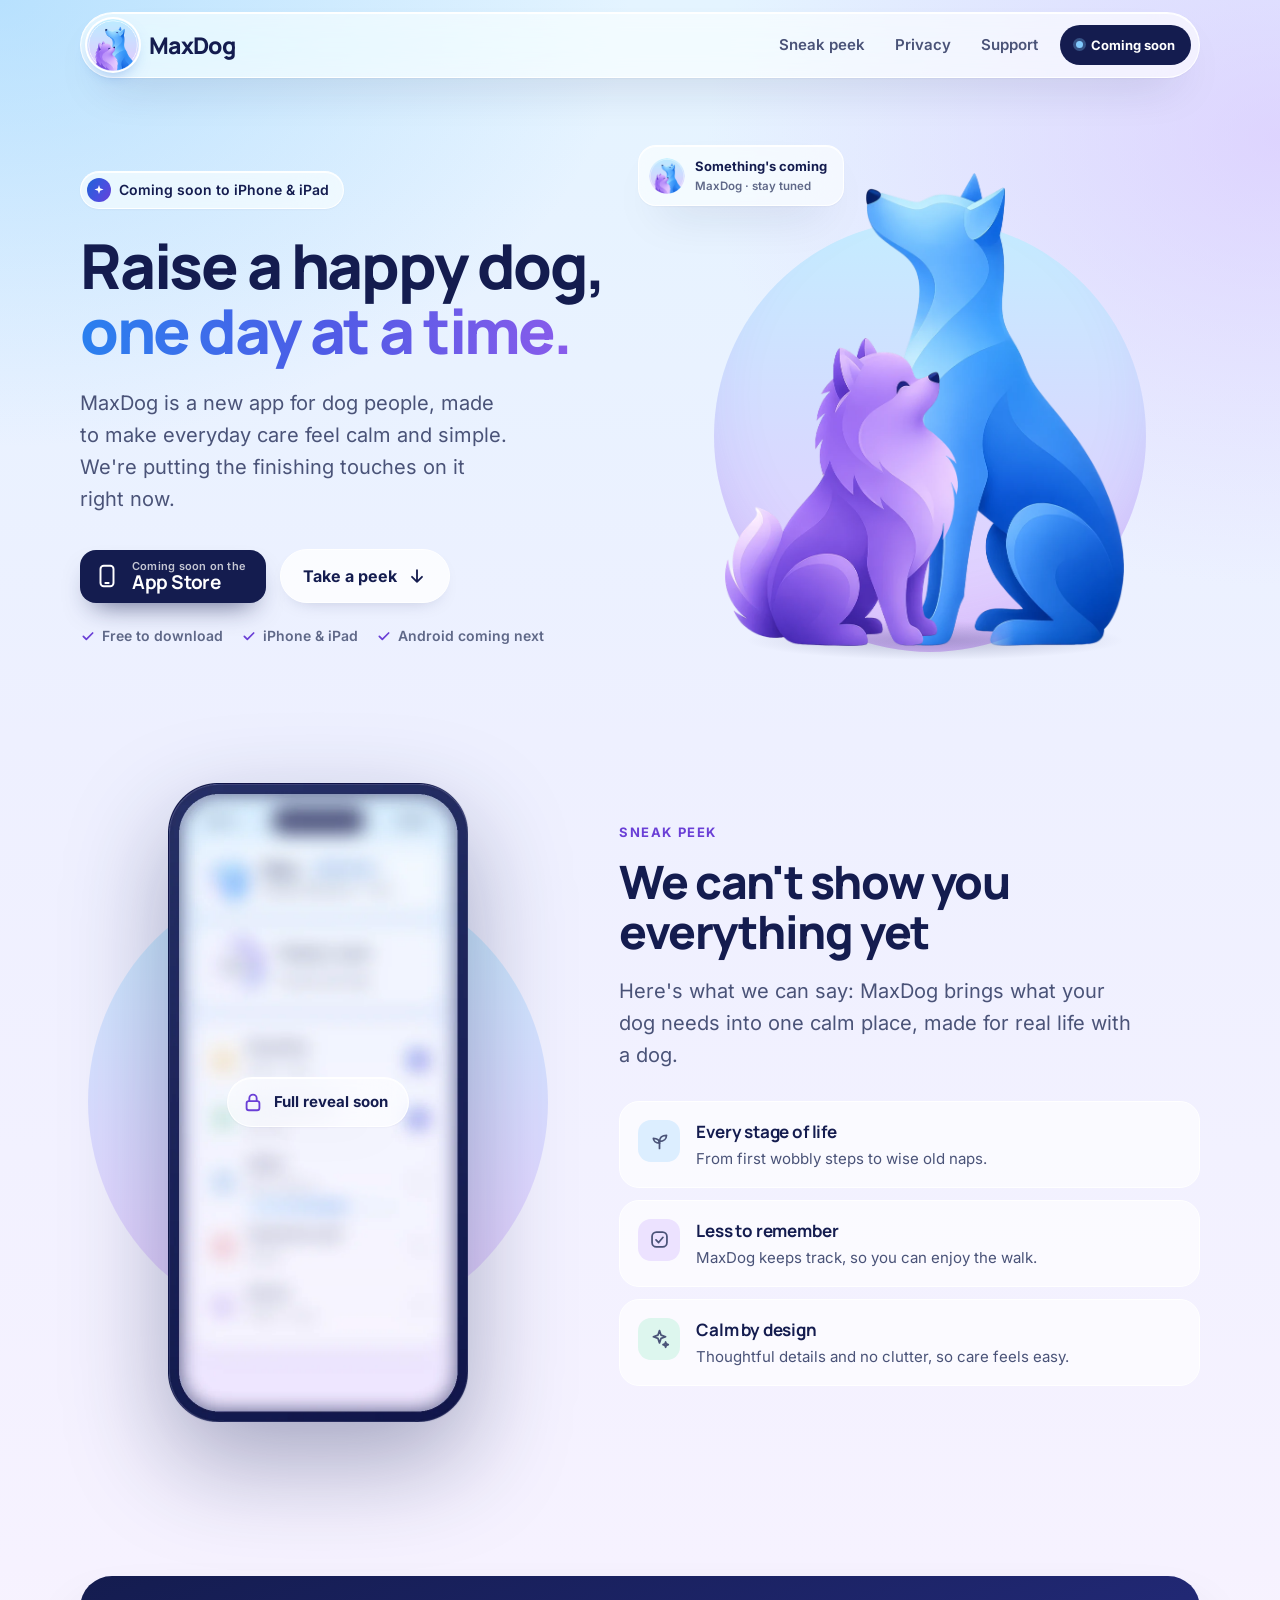
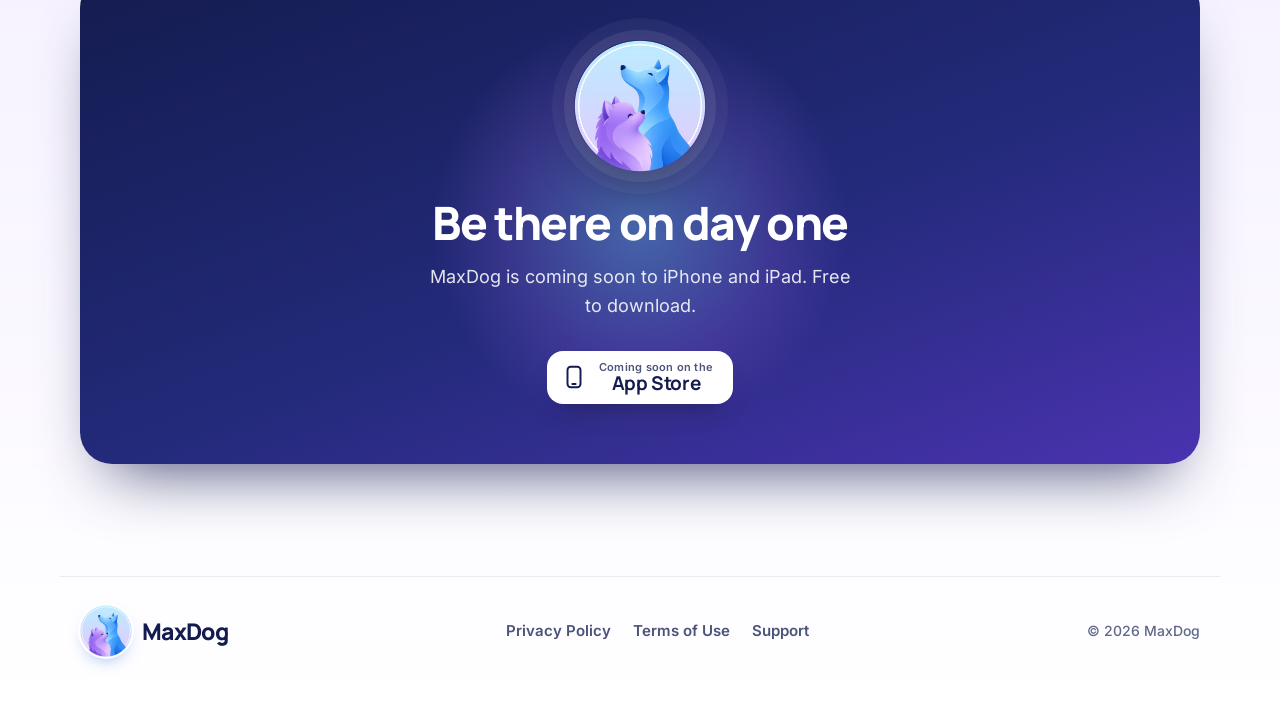
==== index.html @ e3e6e38b "Add files via upload" ====
<!doctype html>
<html lang="en">
<head>
  <meta charset="utf-8">
  <meta name="viewport" content="width=device-width, initial-scale=1">
  <title>MaxDog · Coming soon to iPhone</title>
  <meta name="description" content="MaxDog is a new app for dog people, made to make everyday care feel calm and simple. Coming soon to iPhone and iPad.">
  <meta name="theme-color" content="#E2F2FF">
  <link rel="canonical" href="https://maxdog.app/">
  <link rel="icon" href="favicon-32.png" sizes="32x32" type="image/png">
  <link rel="icon" href="favicon.png" sizes="64x64" type="image/png">
  <link rel="apple-touch-icon" href="apple-touch-icon.png">
  <link rel="preload" href="fonts/manrope-latin-800-normal.woff2" as="font" type="font/woff2" crossorigin>
  <link rel="preload" href="fonts/inter-latin-400-normal.woff2" as="font" type="font/woff2" crossorigin>
  <link rel="preload" href="img/max-full.webp" as="image">
  <link rel="stylesheet" href="styles.css">

  <!-- Social sharing preview -->
  <meta property="og:type" content="website">
  <meta property="og:site_name" content="MaxDog">
  <meta property="og:title" content="MaxDog · Coming soon to iPhone">
  <meta property="og:description" content="A new app for dog people. Raise a happy dog, one day at a time.">
  <meta property="og:url" content="https://maxdog.app/">
  <meta property="og:image" content="https://maxdog.app/og-image.png">
  <meta property="og:image:width" content="1200">
  <meta property="og:image:height" content="630">
  <meta name="twitter:card" content="summary_large_image">
</head>
<body>
  <a class="skip" href="#main">Skip to content</a>

  <svg width="0" height="0" style="position:absolute" aria-hidden="true">
    <defs><path id="tick" d="M5 12.5l4.5 4.5L19 7.5"/></defs>
  </svg>

  <header class="site-header">
    <div class="nav glass">
      <a class="brand" href="./" aria-label="MaxDog home">
        <img class="brand-logo" src="img/logo-160.png" width="52" height="52" alt="">
        <span class="brand-name">MaxDog</span>
      </a>
      <nav class="nav-links" aria-label="Main">
        <a class="hide-sm" href="#peek">Sneak peek</a>
        <a href="privacy.html">Privacy</a>
        <a href="support.html">Support</a>
        <span class="pill-soon"><i></i>Coming soon</span>
      </nav>
    </div>
  </header>

  <main id="main">
    <!-- ================= HERO ================= -->
    <section class="hero">
      <div class="wrap hero-grid">
        <div>
          <span class="eyebrow glass">
            <span class="dot"><svg viewBox="0 0 24 24" fill="#fff" aria-hidden="true"><path d="M12 2l2.2 6.6L21 11l-6.8 2.4L12 20l-2.2-6.6L3 11l6.8-2.4z"/></svg></span>
            Coming soon to iPhone &amp; iPad
          </span>
          <h1>Raise a happy dog, <span class="hl">one day at a time.</span></h1>
          <p class="lede">MaxDog is a new app for dog people, made to make everyday care feel calm and simple. We're putting the finishing touches on it right now.</p>
          <div class="hero-cta">
            <span class="store-badge" role="img" aria-label="Coming soon on the App Store">
              <svg viewBox="0 0 24 24" fill="none" stroke="currentColor" stroke-width="1.8" stroke-linecap="round" stroke-linejoin="round" aria-hidden="true"><rect x="6" y="2.5" width="12" height="19" rx="3"/><path d="M10.5 18.5h3"/></svg>
              <span><small>Coming soon on the</small><b>App Store</b></span>
            </span>
            <a class="btn btn-ghost" href="#peek">Take a peek
              <svg class="arrow" viewBox="0 0 24 24" fill="none" stroke="currentColor" stroke-width="2.2" stroke-linecap="round" stroke-linejoin="round" aria-hidden="true"><path d="M12 5v14M6 13l6 6 6-6"/></svg>
            </a>
          </div>
          <ul class="hero-note">
            <li><svg viewBox="0 0 24 24" fill="none" stroke="currentColor" stroke-width="2.6" stroke-linecap="round" stroke-linejoin="round" aria-hidden="true"><use href="#tick"/></svg>Free to download</li>
            <li><svg viewBox="0 0 24 24" fill="none" stroke="currentColor" stroke-width="2.6" stroke-linecap="round" stroke-linejoin="round" aria-hidden="true"><use href="#tick"/></svg>iPhone &amp; iPad</li>
            <li><svg viewBox="0 0 24 24" fill="none" stroke="currentColor" stroke-width="2.6" stroke-linecap="round" stroke-linejoin="round" aria-hidden="true"><use href="#tick"/></svg>Android coming next</li>
          </ul>
        </div>

        <!-- Max and Luna, looking up at what's coming -->
        <div class="pack-stage">
          <div class="disc" aria-hidden="true"></div>
          <div class="ground" aria-hidden="true"></div>
          <img class="dog dog-max" src="img/max-full.webp" width="545" height="1000" alt="Max, a blue dog, sitting and looking up">
          <img class="dog dog-luna" src="img/luna-full.webp" width="515" height="680" alt="Luna, a fluffy lavender dog, sitting and looking up">

          <div class="float float-a glass" aria-hidden="true">
            <img class="f-app" src="img/logo-160.png" alt="">
            <span>Something's coming<small>MaxDog · stay tuned</small></span>
          </div>
        </div>
      </div>
    </section>

    <!-- ================= SNEAK PEEK ================= -->
    <section id="peek" class="glance">
      <div class="wrap glance-grid">
        <div class="stage peek-stage">
          <img class="peek-phone" src="img/peek.webp" width="301" height="641" alt="A blurred preview of the MaxDog app">
          <span class="peek-lock glass" aria-hidden="true">
            <svg viewBox="0 0 24 24" fill="none" stroke="currentColor" stroke-width="2" stroke-linecap="round" stroke-linejoin="round"><rect x="5" y="11" width="14" height="10" rx="2.5"/><path d="M8 11V8a4 4 0 0 1 8 0v3"/></svg>
            Full reveal soon
          </span>
        </div>

        <div class="glance-copy">
          <div class="kicker">Sneak peek</div>
          <h2>We can't show you everything yet</h2>
          <p class="lede">Here's what we can say: MaxDog brings what your dog needs into one calm place, made for real life with a dog.</p>
          <ul class="points">
            <li>
              <span class="p-ico bg-blue"><svg viewBox="0 0 24 24" fill="none" stroke="currentColor" stroke-width="2" stroke-linecap="round" stroke-linejoin="round" aria-hidden="true"><path d="M12 21v-8"/><path d="M12 13c0-4 3-7 8-7 0 4-3 7-8 7z"/><path d="M12 15c0-3-2.5-5.5-7-5.5 0 3 2.5 5.5 7 5.5z"/></svg></span>
              <div><b>Every stage of life</b><span>From first wobbly steps to wise old naps.</span></div>
            </li>
            <li>
              <span class="p-ico bg-violet"><svg viewBox="0 0 24 24" fill="none" stroke="currentColor" stroke-width="2" stroke-linecap="round" stroke-linejoin="round" aria-hidden="true"><rect x="3.5" y="3.5" width="17" height="17" rx="5"/><path d="M8 12.5l3 3 5-6"/></svg></span>
              <div><b>Less to remember</b><span>MaxDog keeps track, so you can enjoy the walk.</span></div>
            </li>
            <li>
              <span class="p-ico bg-mint"><svg viewBox="0 0 24 24" fill="none" stroke="currentColor" stroke-width="2" stroke-linecap="round" stroke-linejoin="round" aria-hidden="true"><path d="M12 3l1.8 5.2L19 10l-5.2 1.8L12 17l-1.8-5.2L5 10l5.2-1.8z"/><path d="M19 16l.8 2.2L22 19l-2.2.8L19 22l-.8-2.2L16 19l2.2-.8z"/></svg></span>
              <div><b>Calm by design</b><span>Thoughtful details and no clutter, so care feels easy.</span></div>
            </li>
          </ul>
        </div>
      </div>
    </section>

    <!-- ================= CTA ================= -->
    <section>
      <div class="wrap">
        <div class="cta">
          <img class="cta-logo" src="img/logo-512.webp" width="132" height="132" alt="MaxDog logo">
          <h2>Be there on day one</h2>
          <p>MaxDog is coming soon to iPhone and iPad. Free to download.</p>
          <span class="store-badge light" role="img" aria-label="Coming soon on the App Store">
            <svg viewBox="0 0 24 24" fill="none" stroke="currentColor" stroke-width="1.8" stroke-linecap="round" stroke-linejoin="round" aria-hidden="true"><rect x="6" y="2.5" width="12" height="19" rx="3"/><path d="M10.5 18.5h3"/></svg>
            <span><small>Coming soon on the</small><b>App Store</b></span>
          </span>
        </div>
      </div>
    </section>
  </main>

  <footer>
    <div class="wrap foot">
      <a class="brand" href="./">
        <img class="brand-logo" src="img/logo-160.png" width="52" height="52" alt="">
        <span class="brand-name">MaxDog</span>
      </a>
      <nav aria-label="Footer">
        <a href="privacy.html">Privacy Policy</a>
        <a href="terms.html">Terms of Use</a>
        <a href="support.html">Support</a>
      </nav>
      <div class="copy">© 2026 MaxDog</div>
    </div>
  </footer>
</body>
</html>
---- styles.css ----
/* =========================================================
   MaxDog — site styles
   Palette taken from the logo: sky-blue dog, lavender dog,
   indigo nose. Manrope (display) + Inter (text).
   ========================================================= */

@font-face { font-family: "Manrope"; font-weight: 600; font-display: swap; src: url("fonts/manrope-latin-600-normal.woff2") format("woff2"); }
@font-face { font-family: "Manrope"; font-weight: 700; font-display: swap; src: url("fonts/manrope-latin-700-normal.woff2") format("woff2"); }
@font-face { font-family: "Manrope"; font-weight: 800; font-display: swap; src: url("fonts/manrope-latin-800-normal.woff2") format("woff2"); }
@font-face { font-family: "Inter"; font-weight: 400; font-display: swap; src: url("fonts/inter-latin-400-normal.woff2") format("woff2"); }
@font-face { font-family: "Inter"; font-weight: 500; font-display: swap; src: url("fonts/inter-latin-500-normal.woff2") format("woff2"); }
@font-face { font-family: "Inter"; font-weight: 600; font-display: swap; src: url("fonts/inter-latin-600-normal.woff2") format("woff2"); }
@font-face { font-family: "Inter"; font-weight: 700; font-display: swap; src: url("fonts/inter-latin-700-normal.woff2") format("woff2"); }

:root {
  /* Blue dog */
  --blue-50:  #EEF7FF;
  --blue-100: #DCEEFF;
  --blue-200: #B9DDFF;
  --blue-300: #82CAFD;
  --blue-400: #4DA9FE;
  --blue-500: #2A80EF;
  --blue-600: #1F63D6;
  --blue-700: #164FB0;

  /* Lavender dog */
  --violet-50:  #F6F1FF;
  --violet-100: #ECE2FF;
  --violet-200: #D5B5FE;
  --violet-400: #A172F2;
  --violet-500: #8A5CEB;
  --violet-600: #6A3FD6;
  --violet-700: #5530B8;

  /* Indigo nose — text */
  --ink:   #141C4F;
  --ink-2: #4A5378;
  --ink-3: #5F6888;
  --line:  rgba(20, 28, 79, 0.08);

  /* Small, cheerful status colours (data only) */
  --mint: #20B98A;  --mint-soft: #DDF6EE;  --mint-ink: #0B7A5A;
  --amber: #F2B33D; --amber-soft: #FFF2D6; --amber-ink: #8A5D00;
  --rose: #F2688A;  --rose-soft: #FFE4EA;  --rose-ink: #B8304F;

  --brand-grad: linear-gradient(120deg, var(--blue-600) 0%, #4651E0 55%, var(--violet-600) 100%);
  --logo-sky: linear-gradient(180deg, #C4ECFF 0%, #D8D9FF 55%, #E6CCFF 100%);

  /* Glass */
  --glass-bg: rgba(255, 255, 255, 0.62);
  --glass-border: rgba(255, 255, 255, 0.92);
  --glass-shadow: 0 1px 0 rgba(255,255,255,.95) inset, 0 1px 2px rgba(20,28,79,.04), 0 22px 48px -24px rgba(20, 28, 79, 0.28);

  --radius-xl: 32px;
  --radius-lg: 24px;
  --radius-md: 18px;

  --font-display: "Manrope", "Inter", system-ui, -apple-system, sans-serif;
  --font-body: "Inter", system-ui, -apple-system, "Segoe UI", sans-serif;

  --page: 1160px;
  --gutter: 20px;
  --ease: cubic-bezier(.2, .7, .2, 1);
}

* { box-sizing: border-box; }
html { scroll-behavior: smooth; -webkit-text-size-adjust: 100%; scroll-padding-top: 96px; }
body {
  margin: 0;
  font-family: var(--font-body);
  font-size: 16.5px;
  line-height: 1.6;
  color: var(--ink);
  background:
    radial-gradient(900px 640px at 0% 0%, rgba(130, 202, 253, .45), rgba(130, 202, 253, 0) 70%),
    radial-gradient(820px 640px at 100% 6%, rgba(213, 181, 254, .5), rgba(213, 181, 254, 0) 70%),
    linear-gradient(180deg, #E4F4FF 0%, #EEF0FF 32%, #F6F2FF 68%, #FFFFFF 100%);
  background-color: #F3F2FF;
  min-height: 100vh;
  overflow-x: hidden;
  -webkit-font-smoothing: antialiased;
  text-rendering: optimizeLegibility;
}
::selection { background: var(--violet-200); color: var(--ink); }

a { color: var(--blue-600); text-decoration-thickness: 1.5px; text-underline-offset: 3px; }
a:hover { color: var(--blue-700); }
img, svg { display: block; max-width: 100%; }
:focus-visible { outline: 3px solid var(--blue-400); outline-offset: 3px; border-radius: 10px; }

.skip { position: absolute; left: 16px; top: -60px; z-index: 100; background: var(--ink); color: #fff; padding: 10px 16px; border-radius: 12px; font-weight: 700; text-decoration: none; }
.skip:focus { top: 16px; color: #fff; }

.wrap { width: 100%; max-width: var(--page); margin: 0 auto; padding: 0 var(--gutter); }

.glass {
  background: var(--glass-bg);
  border: 1px solid var(--glass-border);
  box-shadow: var(--glass-shadow);
  -webkit-backdrop-filter: blur(22px) saturate(160%);
  backdrop-filter: blur(22px) saturate(160%);
}

/* ---------- Header ---------- */
.site-header { position: sticky; top: 12px; z-index: 50; margin: 12px auto 0; max-width: var(--page); padding: 0 var(--gutter); }
.nav { display: flex; align-items: center; justify-content: space-between; gap: 16px; padding: 6px 8px 6px 6px; border-radius: 999px; }
.brand { display: flex; align-items: center; gap: 10px; text-decoration: none; color: var(--ink); border-radius: 999px; }
.brand:hover { color: var(--ink); }
.brand-logo { width: 52px; height: 52px; border-radius: 50%; flex: none; box-shadow: 0 0 0 2px #fff, 0 8px 18px -8px rgba(31,99,214,.6); }
.brand-name { font-family: var(--font-display); font-feature-settings: normal; font-weight: 800; font-size: 23px; letter-spacing: -.03em; }
.nav-links { display: flex; align-items: center; gap: 2px; }
.nav-links a { color: var(--ink-2); text-decoration: none; font-weight: 600; font-size: 15px; padding: 9px 14px; border-radius: 999px; transition: background .2s var(--ease), color .2s var(--ease); }
.nav-links a:hover { background: rgba(255,255,255,.8); color: var(--ink); }
.nav-links a[aria-current="page"] { color: var(--ink); background: #fff; }
.pill-soon { display: inline-flex; align-items: center; gap: 8px; font-weight: 700; font-size: 13px; color: #fff; background: var(--ink); padding: 10px 16px; border-radius: 999px; white-space: nowrap; margin-left: 6px; }
.pill-soon i { width: 7px; height: 7px; border-radius: 50%; background: var(--blue-300); box-shadow: 0 0 0 3px rgba(130,202,253,.3); }

/* ---------- Buttons & badges ---------- */
.btn {
  display: inline-flex; align-items: center; gap: 10px; text-decoration: none;
  font-family: var(--font-body); font-weight: 700; font-size: 16px; line-height: 1;
  padding: 16px 22px; border-radius: 999px; border: 0; cursor: pointer;
  transition: transform .2s var(--ease), box-shadow .2s var(--ease), background .2s var(--ease);
}
.btn svg { width: 20px; height: 20px; flex: none; }
.btn-primary { color: #fff; background: var(--brand-grad); box-shadow: 0 14px 28px -14px rgba(70,81,224,.8), 0 1px 0 rgba(255,255,255,.25) inset; }
.btn-primary:hover { color: #fff; transform: translateY(-1px); box-shadow: 0 18px 32px -14px rgba(70,81,224,.85), 0 1px 0 rgba(255,255,255,.25) inset; }
.btn-ghost { color: var(--ink); background: rgba(255,255,255,.78); border: 1px solid #fff; box-shadow: 0 8px 20px -14px rgba(20,28,79,.35); }
.btn-ghost:hover { color: var(--ink); background: #fff; transform: translateY(-1px); }
.btn-ghost .arrow { transition: transform .2s var(--ease); }
.btn-ghost:hover .arrow { transform: translateY(2px); }

.store-badge {
  display: inline-flex; align-items: center; gap: 12px; padding: 10px 20px 10px 14px; border-radius: 16px;
  background: var(--ink); color: #fff; line-height: 1.1; user-select: none;
  box-shadow: 0 14px 28px -14px rgba(20,28,79,.75);
}
.store-badge svg { width: 26px; height: 26px; flex: none; }
.store-badge small { display: block; font-size: 11px; font-weight: 600; letter-spacing: .02em; opacity: .75; }
.store-badge b { display: block; font-family: var(--font-display); font-weight: 700; font-size: 19px; letter-spacing: -.02em; }
.store-badge.light { background: #fff; color: var(--ink); box-shadow: 0 14px 28px -14px rgba(0,0,0,.45); }

/* ---------- Type ---------- */
h1, h2, h3 { font-feature-settings: normal; font-family: var(--font-display); font-weight: 700; letter-spacing: -.03em; line-height: 1.08; margin: 0; }
h1 { font-size: clamp(38px, 5vw, 62px); font-weight: 800; letter-spacing: -.035em; line-height: 1.05; text-wrap: balance; }
h2 { font-size: clamp(30px, 3.8vw, 46px); font-weight: 800; letter-spacing: -.03em; text-wrap: balance; }
h3 { letter-spacing: -.015em; }
.hl { padding-right: .04em; background: linear-gradient(90deg, var(--blue-500), #4F5BE6 50%, var(--violet-500)); -webkit-background-clip: text; background-clip: text; color: transparent; }
.kicker { display: inline-block; font-weight: 700; font-size: 13px; letter-spacing: .12em; text-transform: uppercase; color: var(--violet-600); margin-bottom: 14px; }
.lede, .sec-head p, .cta p { text-wrap: pretty; }

/* ---------- Hero ---------- */
.hero { padding: 56px 0 40px; }
.hero-grid { display: grid; grid-template-columns: 1fr 1fr; gap: 40px; align-items: center; }
.eyebrow { display: inline-flex; align-items: center; gap: 8px; font-weight: 600; font-size: 14px; color: var(--ink); padding: 6px 14px 6px 6px; border-radius: 999px; margin-bottom: 24px; }
.eyebrow .dot { width: 24px; height: 24px; border-radius: 50%; background: var(--brand-grad); display: grid; place-items: center; }
.eyebrow .dot svg { width: 12px; height: 12px; }
.lede { font-size: clamp(18px, 1.9vw, 20px); color: var(--ink-2); margin: 24px 0 34px; max-width: 34ch; }
.hero-cta { display: flex; flex-wrap: wrap; gap: 14px; align-items: center; }
.hero-note { display: flex; flex-wrap: wrap; gap: 8px 18px; margin: 22px 0 0; padding: 0; list-style: none; font-size: 14px; color: var(--ink-3); font-weight: 600; }
.hero-note li { display: inline-flex; align-items: center; gap: 6px; }
.hero-note svg { width: 16px; height: 16px; color: var(--violet-600); }

/* The two dogs from the logo, standing on a sky disc */
.pack-stage { position: relative; width: min(540px, 100%); aspect-ratio: 1 / 1.02; margin: 0 auto; }
.disc { position: absolute; left: 10%; right: 10%; bottom: 6%; aspect-ratio: 1; border-radius: 50%; background: var(--logo-sky); box-shadow: inset 0 -40px 80px -40px rgba(106,63,214,.28); }
.ground { position: absolute; left: 16%; right: 14%; bottom: 4.5%; height: 7%; border-radius: 50%; background: radial-gradient(closest-side, rgba(20,28,79,.24), rgba(20,28,79,0)); }
.dog { position: absolute; bottom: 7%; width: auto; max-width: none; }
.dog-max { right: 14%; height: 86%; }
.dog-luna { left: 12%; height: 56%; z-index: 1; }

.float { position: absolute; z-index: 2; text-align: left; display: flex; align-items: center; gap: 10px; padding: 10px 16px 10px 10px; border-radius: 18px; font-size: 13px; font-weight: 700; white-space: nowrap; color: var(--ink); }
.float small { display: block; font-size: 11.5px; color: var(--ink-3); font-weight: 600; }
.float .f-ico { width: 36px; height: 36px; border-radius: 12px; display: grid; place-items: center; flex: none; }
.float .f-ico svg { width: 19px; height: 19px; }
.float .f-app { width: 36px; height: 36px; border-radius: 50%; flex: none; }
.float .f-ring { width: 38px; height: 38px; flex: none; }
.float-a { top: 2%; left: -4%; }
.float-b { top: 36%; right: -6%; }
.float-c { bottom: 1%; right: -4%; }

/* ---------- Sections ---------- */
section { padding: 72px 0; }
.sec-head { text-align: center; max-width: 660px; margin: 0 auto 44px; }
.sec-head p { color: var(--ink-2); font-size: 18px; margin: 16px 0 0; }
.sec-head.split { text-align: left; max-width: none; display: grid; grid-template-columns: 1.15fr .85fr; gap: 40px; align-items: end; }
.sec-head.split p { margin: 0; }

.bg-blue { background: var(--blue-100); color: var(--blue-700); }
.bg-violet { background: var(--violet-100); color: var(--violet-700); }
.bg-mint { background: var(--mint-soft); color: var(--mint-ink); }
.bg-amber { background: var(--amber-soft); color: var(--amber-ink); }
.bg-rose { background: var(--rose-soft); color: var(--rose-ink); }

/* ---------- Today at a glance ---------- */
.glance { padding-top: 48px; }
.glance-grid { display: grid; grid-template-columns: .9fr 1.1fr; gap: 64px; align-items: center; }
.glance-copy .lede { margin: 18px 0 30px; max-width: 40ch; }
.points { list-style: none; margin: 0; padding: 0; display: grid; gap: 12px; }
.points li { display: flex; gap: 16px; align-items: flex-start; padding: 16px 18px; border-radius: 20px; background: rgba(255,255,255,.66); border: 1px solid #fff; }
.points .p-ico { width: 42px; height: 42px; border-radius: 13px; display: grid; place-items: center; flex: none; }
.points .p-ico svg { width: 21px; height: 21px; }
.points b { display: block; font-family: var(--font-display); font-weight: 700; font-size: 17px; letter-spacing: -.01em; }
.points span { display: block; color: var(--ink-2); font-size: 15px; margin-top: 2px; }

.stage { position: relative; display: grid; place-items: center; padding: 10px 0; text-align: left; }
.stage::before { content: ""; position: absolute; width: min(460px, 92vw); height: min(460px, 92vw); border-radius: 50%; background: var(--logo-sky); opacity: .9; z-index: -1; }
.phone {
  position: relative; width: 300px; aspect-ratio: 9 / 19.2; border-radius: 50px; padding: 11px;
  background: linear-gradient(160deg, #262F66, #10164A);
  box-shadow: 0 50px 90px -36px rgba(20,28,79,.6), 0 0 0 1px rgba(255,255,255,.1) inset, 0 0 0 2px #10164A;
}
.screen {
  position: relative; height: 100%; border-radius: 40px; overflow: hidden; padding: 48px 14px 14px;
  background: linear-gradient(180deg, #CFEFFF 0%, #E3E4FF 55%, #EFE2FF 100%);
  display: flex; flex-direction: column; gap: 10px;
}
.notch { position: absolute; top: 12px; left: 50%; transform: translateX(-50%); width: 94px; height: 27px; border-radius: 20px; background: #10164A; }
.sbar { position: absolute; top: 16px; left: 28px; right: 26px; display: flex; justify-content: space-between; font-size: 12px; font-weight: 700; color: var(--ink); }
.ui-card { border-radius: 20px; padding: 12px; background: rgba(255,255,255,.68); border: 1px solid rgba(255,255,255,.95); -webkit-backdrop-filter: blur(14px); backdrop-filter: blur(14px); box-shadow: 0 8px 20px -12px rgba(20,28,79,.25); }
.dog-head { display: flex; align-items: center; gap: 10px; }
.dog-row { display: flex; align-items: center; gap: 8px; }
.avatar { width: 46px; height: 46px; border-radius: 50%; flex: none; box-shadow: 0 0 0 2px #fff; }
.dog-name { font-family: var(--font-display); font-weight: 800; font-size: 19px; line-height: 1.1; letter-spacing: -.02em; }
.dog-meta { font-size: 11.5px; color: var(--ink-2); font-weight: 600; }
.chip { display: inline-block; font-size: 10.5px; font-weight: 700; padding: 3px 8px; border-radius: 999px; }
.chip-blue { background: var(--blue-100); color: var(--blue-700); }
.chip-violet { background: var(--violet-100); color: var(--violet-700); }
.today { display: flex; align-items: center; gap: 12px; }
.ring { width: 58px; height: 58px; flex: none; }
.today-txt b { font-family: var(--font-display); font-weight: 700; font-size: 16px; display: block; }
.today-txt span { font-size: 11.5px; color: var(--ink-2); font-weight: 600; }
.task { display: flex; align-items: center; gap: 10px; padding: 8px 2px; }
.task + .task { border-top: 1px solid var(--line); }
.t-ico { width: 30px; height: 30px; border-radius: 10px; display: grid; place-items: center; flex: none; }
.t-ico svg { width: 17px; height: 17px; }
.t-main { flex: 1; min-width: 0; }
.t-main b { display: block; font-size: 13px; font-weight: 600; line-height: 1.2; }
.t-main span { font-size: 11px; color: var(--ink-3); font-weight: 500; }
.check { width: 20px; height: 20px; border-radius: 50%; flex: none; display: grid; place-items: center; }
.check.done { background: var(--brand-grad); }
.check.todo { border: 2px solid rgba(20,28,79,.18); }
.check svg { width: 12px; height: 12px; }
.water-bar { height: 6px; border-radius: 6px; background: var(--blue-100); margin-top: 5px; overflow: hidden; }
.water-bar i { display: block; height: 100%; width: 66%; border-radius: 6px; background: linear-gradient(90deg, var(--blue-300), var(--blue-500)); }

/* ---------- Life-stage timeline ---------- */
.timeline { border-radius: var(--radius-xl); padding: 44px 36px 32px; }
.track { position: relative; display: grid; grid-template-columns: repeat(4, 1fr); gap: 6px; margin: 58px 0 34px; }
.track > span { height: 12px; border-radius: 999px; }
.track .s1 { background: linear-gradient(90deg, #BFE6FF, var(--blue-300)); }
.track .s2 { background: linear-gradient(90deg, var(--blue-400), var(--blue-600)); }
.track .s3 { background: linear-gradient(90deg, var(--violet-200), var(--violet-400)); }
.track .s4 { background: linear-gradient(90deg, var(--violet-500), var(--violet-700)); }
.you { position: absolute; left: 28%; top: 50%; transform: translate(-50%, -50%); }
.you-av { display: block; width: 44px; height: 44px; border-radius: 50%; border: 3px solid #fff; box-shadow: 0 8px 18px -6px rgba(31,99,214,.6); }
.you-tip { position: absolute; bottom: calc(100% + 12px); left: 50%; transform: translateX(-50%); width: max-content; white-space: nowrap; background: var(--ink); color: #fff; font-size: 13px; font-weight: 700; line-height: 1; padding: 8px 14px; border-radius: 999px; }
.you-tip::after { content: ""; position: absolute; top: 100%; left: 50%; transform: translateX(-50%); border: 6px solid transparent; border-top-color: var(--ink); }
.tl-cols { display: grid; grid-template-columns: repeat(4, 1fr); gap: 16px; }
.tl-col { padding: 18px; border-radius: 20px; border: 1px solid transparent; }
.tl-col.now { background: rgba(255,255,255,.88); border-color: #fff; box-shadow: 0 14px 30px -20px rgba(20,28,79,.35); }
.tl-label { display: flex; align-items: center; gap: 8px; margin-bottom: 4px; }
.tl-label i { width: 10px; height: 10px; border-radius: 50%; flex: none; }
.tl-col h3 { font-size: 22px; }
.tl-now { margin-left: auto; font-size: 11px; font-weight: 700; letter-spacing: .06em; text-transform: uppercase; color: var(--blue-700); background: var(--blue-100); padding: 3px 8px; border-radius: 999px; }
.age { font-weight: 600; font-size: 14px; color: var(--ink-3); }
.tl-col p { font-size: 15px; color: var(--ink-2); margin: 10px 0 0; line-height: 1.55; }
.stage-note { text-align: center; color: var(--ink-3); font-size: 14px; font-weight: 500; margin: 22px 0 0; }

/* ---------- Feature tiles ---------- */
.bento { display: grid; grid-template-columns: repeat(2, 1fr); gap: 18px; }
.tile { border-radius: var(--radius-lg); padding: 28px; display: flex; flex-direction: column; gap: 22px; transition: transform .3s var(--ease), box-shadow .3s var(--ease); }
.tile:hover { transform: translateY(-3px); box-shadow: 0 1px 0 rgba(255,255,255,.95) inset, 0 30px 56px -28px rgba(20,28,79,.34); }
.tile-head { display: flex; align-items: center; gap: 12px; margin-bottom: 8px; }
.t-chip { width: 42px; height: 42px; border-radius: 13px; display: grid; place-items: center; flex: none; }
.t-chip svg { width: 21px; height: 21px; }
.tile h3 { font-size: 22px; }
.tile p { margin: 0; color: var(--ink-2); font-size: 15.5px; line-height: 1.55; }
.viz { margin-top: auto; border-radius: 20px; background: rgba(255,255,255,.78); border: 1px solid #fff; padding: 16px; box-shadow: 0 10px 24px -18px rgba(20,28,79,.35); }

.water { display: flex; align-items: center; gap: 14px; }
.water svg.big-ring { width: 84px; height: 84px; flex: none; }
.water b { font-family: var(--font-display); font-weight: 800; font-size: 24px; letter-spacing: -.03em; display: block; line-height: 1.1; }
.water span { font-size: 12.5px; color: var(--ink-3); font-weight: 500; }
.quick { display: flex; gap: 6px; margin-top: 10px; flex-wrap: wrap; }
.quick em { font-style: normal; font-size: 12px; font-weight: 700; color: var(--blue-700); background: var(--blue-100); padding: 5px 10px; border-radius: 999px; }

.chart-top { display: flex; align-items: baseline; justify-content: space-between; gap: 8px; margin-bottom: 8px; }
.chart-top b { font-family: var(--font-display); font-weight: 800; font-size: 24px; letter-spacing: -.03em; }
.chart-top em { font-style: normal; font-size: 11.5px; font-weight: 700; color: var(--violet-700); background: var(--violet-100); padding: 4px 9px; border-radius: 999px; }
.chart svg { width: 100%; height: 76px; }
.chart-x { display: flex; justify-content: space-between; font-size: 11px; font-weight: 600; color: var(--ink-3); margin-top: 4px; }

.meds { list-style: none; margin: auto 0 0; padding: 4px 18px; }
.meds li { display: flex; align-items: center; gap: 10px; padding: 10px 0; font-size: 14px; }
.meds li + li { border-top: 1px solid var(--line); }
.meds i { width: 10px; height: 10px; border-radius: 50%; flex: none; }
.meds b { flex: 1; font-weight: 600; }
.meds span { font-size: 12.5px; color: var(--ink-3); font-weight: 500; }

.pack { list-style: none; margin: auto 0 0; padding: 4px 18px 12px; }
.pack li { display: flex; align-items: center; gap: 10px; padding: 10px 0; }
.pack li + li { border-top: 1px solid var(--line); }
.pack .av { width: 36px; height: 36px; border-radius: 50%; flex: none; box-shadow: 0 0 0 2px #fff; }
.pack .who { flex: 1; min-width: 0; }
.pack b { display: block; font-size: 14px; font-weight: 600; line-height: 1.2; }
.pack .who span { font-size: 12px; color: var(--ink-3); font-weight: 500; }
.pack li.add { justify-content: center; margin-top: 6px; padding: 8px; border: 2px dashed var(--violet-200); border-radius: 12px; color: var(--violet-700); font-weight: 700; font-size: 14px; }

.next { margin-top: 18px; border-radius: var(--radius-lg); padding: 24px 28px; display: flex; gap: 22px; align-items: center;
  background: linear-gradient(120deg, rgba(161,114,242,.16), rgba(77,169,254,.14)), var(--glass-bg); }
.devices { flex: none; width: 76px; height: 58px; border-radius: 18px; background: rgba(255,255,255,.88); border: 1px solid #fff; display: grid; place-items: center; box-shadow: 0 10px 22px -16px rgba(20,28,79,.4); }
.devices svg { width: 56px; height: 42px; }
.next h3 { font-size: 22px; display: flex; align-items: center; gap: 10px; flex-wrap: wrap; }
.next p { margin: 6px 0 0; color: var(--ink-2); }
.tag-next { font-family: var(--font-body); font-size: 11.5px; font-weight: 700; letter-spacing: .06em; text-transform: uppercase; background: var(--violet-600); color: #fff; padding: 4px 10px; border-radius: 999px; }

/* ---------- Final CTA: indigo night sky, logo as the moon ---------- */
.cta { text-align: center; border-radius: var(--radius-xl); padding: 64px 28px 60px; position: relative; overflow: hidden; isolation: isolate;
  background: linear-gradient(160deg, #141C4F 0%, #232A7A 55%, #4A33B0 100%); color: #fff;
  box-shadow: 0 34px 64px -30px rgba(20,28,79,.8); }
.cta::before { content: ""; position: absolute; left: 50%; top: 40px; width: 420px; height: 420px; transform: translateX(-50%); border-radius: 50%; z-index: -1;
  background: radial-gradient(circle, rgba(130,202,253,.38), rgba(161,114,242,.18) 45%, rgba(20,28,79,0) 70%); }
.cta h2 { color: #fff; }
.cta p { color: rgba(255,255,255,.88); font-size: 18px; margin: 16px auto 30px; max-width: 44ch; }
.cta-logo { width: 132px; height: 132px; margin: 0 auto 26px; border-radius: 50%; box-shadow: 0 0 0 10px rgba(255,255,255,.08), 0 0 0 22px rgba(255,255,255,.04), 0 24px 48px -16px rgba(0,0,0,.5); }

/* ---------- Footer ---------- */
footer { padding: 40px 0 48px; }
.foot { display: flex; justify-content: space-between; align-items: center; gap: 20px; flex-wrap: wrap; padding-top: 28px; border-top: 1px solid var(--line); }
.foot nav { display: flex; gap: 22px; flex-wrap: wrap; }
.foot nav a { color: var(--ink-2); text-decoration: none; font-weight: 600; font-size: 15px; }
.foot nav a:hover { color: var(--ink); }
.foot .copy { color: var(--ink-3); font-size: 14px; font-weight: 500; }

/* ---------- Document pages (privacy, terms, support) ---------- */
.doc-hero { padding: 64px 0 28px; text-align: center; }
.doc-hero h1 { font-size: clamp(38px, 5.4vw, 56px); }
.doc-hero p { color: var(--ink-2); font-size: 18px; margin: 16px auto 0; max-width: 52ch; text-wrap: pretty; }
.doc-hero .updated { display: inline-block; margin-top: 18px; font-size: 14px; font-weight: 600; color: var(--violet-700); background: rgba(255,255,255,.82); border: 1px solid #fff; padding: 6px 14px; border-radius: 999px; }
.doc { max-width: 800px; margin: 0 auto 24px; border-radius: 28px; padding: 48px 56px; background: rgba(255,255,255,.76); }
.doc h2 { font-size: 24px; margin: 40px 0 10px; letter-spacing: -.02em; scroll-margin-top: 100px; }
.doc h2:first-child { margin-top: 0; }
.doc h3 { font-size: 19px; margin: 24px 0 6px; }
.doc p, .doc li { color: #2B3460; font-size: 16px; line-height: 1.7; }
.doc ul { padding-left: 22px; }
.doc li { margin: 6px 0; }
.doc li::marker { color: var(--violet-500); }
.summary { border-radius: 20px; padding: 24px 26px; background: linear-gradient(120deg, rgba(77,169,254,.14), rgba(161,114,242,.14)); border: 1px solid rgba(255,255,255,.9); margin-bottom: 8px; }
.summary b { font-family: var(--font-display); font-weight: 800; letter-spacing: -.02em; font-size: 19px; display: block; margin-bottom: 6px; }
.summary ul { margin: 0; padding-left: 20px; }

.contact-card { max-width: 800px; margin: 0 auto 22px; border-radius: 26px; padding: 26px 28px; display: flex; gap: 20px; align-items: center; justify-content: space-between; flex-wrap: wrap; }
.contact-card h2 { font-size: 24px; }
.contact-card p { margin: 4px 0 0; color: var(--ink-2); }
.faq { max-width: 800px; margin: 0 auto; display: grid; gap: 10px; }
.faq details { border-radius: 20px; padding: 2px 22px; transition: background .2s var(--ease); }
.faq details[open] { background: rgba(255,255,255,.85); }
.faq summary { cursor: pointer; list-style: none; display: flex; justify-content: space-between; align-items: center; gap: 16px; padding: 18px 0; font-weight: 600; font-size: 17px; border-radius: 12px; }
.faq summary::-webkit-details-marker { display: none; }
.faq summary .plus { font-weight: 600; width: 30px; height: 30px; border-radius: 50%; flex: none; display: grid; place-items: center; background: var(--violet-100); color: var(--violet-700); font-family: var(--font-display); font-size: 20px; transition: transform .25s var(--ease); }
.faq details[open] .plus { transform: rotate(45deg); }
.faq details > div { padding: 0 0 20px; color: var(--ink-2); }
.faq details > div p { margin: 0 0 10px; }
.faq details > div p:last-child { margin-bottom: 0; }

.nf { text-align: center; padding: 80px 0 60px; }
.nf .big { font-family: var(--font-display); font-weight: 800; letter-spacing: -.04em; font-size: clamp(90px, 18vw, 160px); line-height: 1; background: linear-gradient(90deg, var(--blue-500), var(--violet-500)); -webkit-background-clip: text; background-clip: text; color: transparent; }

/* ---------- Responsive ---------- */
@media (max-width: 980px) {
  .hero-grid { grid-template-columns: 1fr; gap: 20px; text-align: center; }
  .lede { margin-left: auto; margin-right: auto; }
  .hero-cta, .hero-note { justify-content: center; }
  .pack-stage { width: min(460px, 92vw); }
  .glance-grid { grid-template-columns: 1fr; gap: 40px; }
  .glance-copy { text-align: center; }
  .glance-copy .lede { margin-left: auto; margin-right: auto; }
  .points { text-align: left; max-width: 560px; margin: 0 auto; }
  .sec-head.split { grid-template-columns: 1fr; gap: 14px; text-align: center; }
  .bento { grid-template-columns: 1fr; }
  .tl-cols { grid-template-columns: repeat(2, 1fr); }
  .track { display: none; }
}
@media (max-width: 720px) {
  body { font-size: 16px; }
  .nav-links a.hide-sm { display: none; }
  .pill-soon { display: none; }
  .hero { padding: 40px 0 16px; }
  section { padding: 48px 0; }
  .tile { padding: 22px; }
  .next { flex-direction: column; align-items: flex-start; }
  .timeline { padding: 24px 16px; }
  .tl-cols { grid-template-columns: 1fr; gap: 10px; }
  .tl-col { padding: 16px; }
  .doc { padding: 28px 22px; border-radius: 24px; }
  .contact-card { padding: 22px; }
  .float { font-size: 12px; padding: 8px 12px 8px 8px; }
  .float small { font-size: 10.5px; }
  .float .f-app, .float .f-ico { width: 30px; height: 30px; }
  .float .f-ring { width: 32px; height: 32px; }
  .float-a { left: -2%; top: 2%; }
  .float-b { right: -3%; }
  .float-c { left: 0; bottom: 2%; }
}
@media (max-width: 460px) {
  .phone { width: 272px; }
  .float-b, .float-c { display: none; }
  .pack-stage { margin-top: 44px; }
  .float-a { left: 0; top: -9%; }
  .nav-links a { padding: 8px 10px; }
  .store-badge b { font-size: 18px; }
}
@media (prefers-reduced-motion: no-preference) {
  .float-a { animation: bob 6s ease-in-out infinite .4s; }
  .float-b { animation: bob 6.5s ease-in-out infinite 1.2s; }
  .float-c { animation: bob 7s ease-in-out infinite 2s; }
  .you-av { animation: pulse 2.4s ease-out infinite; }
  @keyframes bob { 0%,100% { transform: translateY(0); } 50% { transform: translateY(-8px); } }
  @keyframes float { 0%,100% { transform: translateY(0); } 50% { transform: translateY(-6px); } }
  @keyframes pulse { 0% { box-shadow: 0 0 0 0 rgba(31,99,214,.4), 0 8px 18px -6px rgba(31,99,214,.6); } 100% { box-shadow: 0 0 0 14px rgba(31,99,214,0), 0 8px 18px -6px rgba(31,99,214,.6); } }
}
@media (prefers-reduced-motion: reduce) {
  html { scroll-behavior: auto; }
  .tile, .btn { transition: none; }
}

/* ---------- Teaser: blurred sneak peek ---------- */
.peek-stage { position: relative; }
.peek-phone { width: 300px; height: auto; filter: drop-shadow(0 40px 50px rgba(20,28,79,.35)); }
.peek-lock { position: absolute; left: 50%; top: 50%; transform: translate(-50%, -50%); display: inline-flex; align-items: center; gap: 10px; padding: 12px 20px 12px 14px; border-radius: 999px; font-weight: 700; font-size: 15px; color: var(--ink); white-space: nowrap; }
.peek-lock svg { width: 22px; height: 22px; color: var(--violet-600); }
@media (max-width: 460px) { .peek-phone { width: 260px; } }
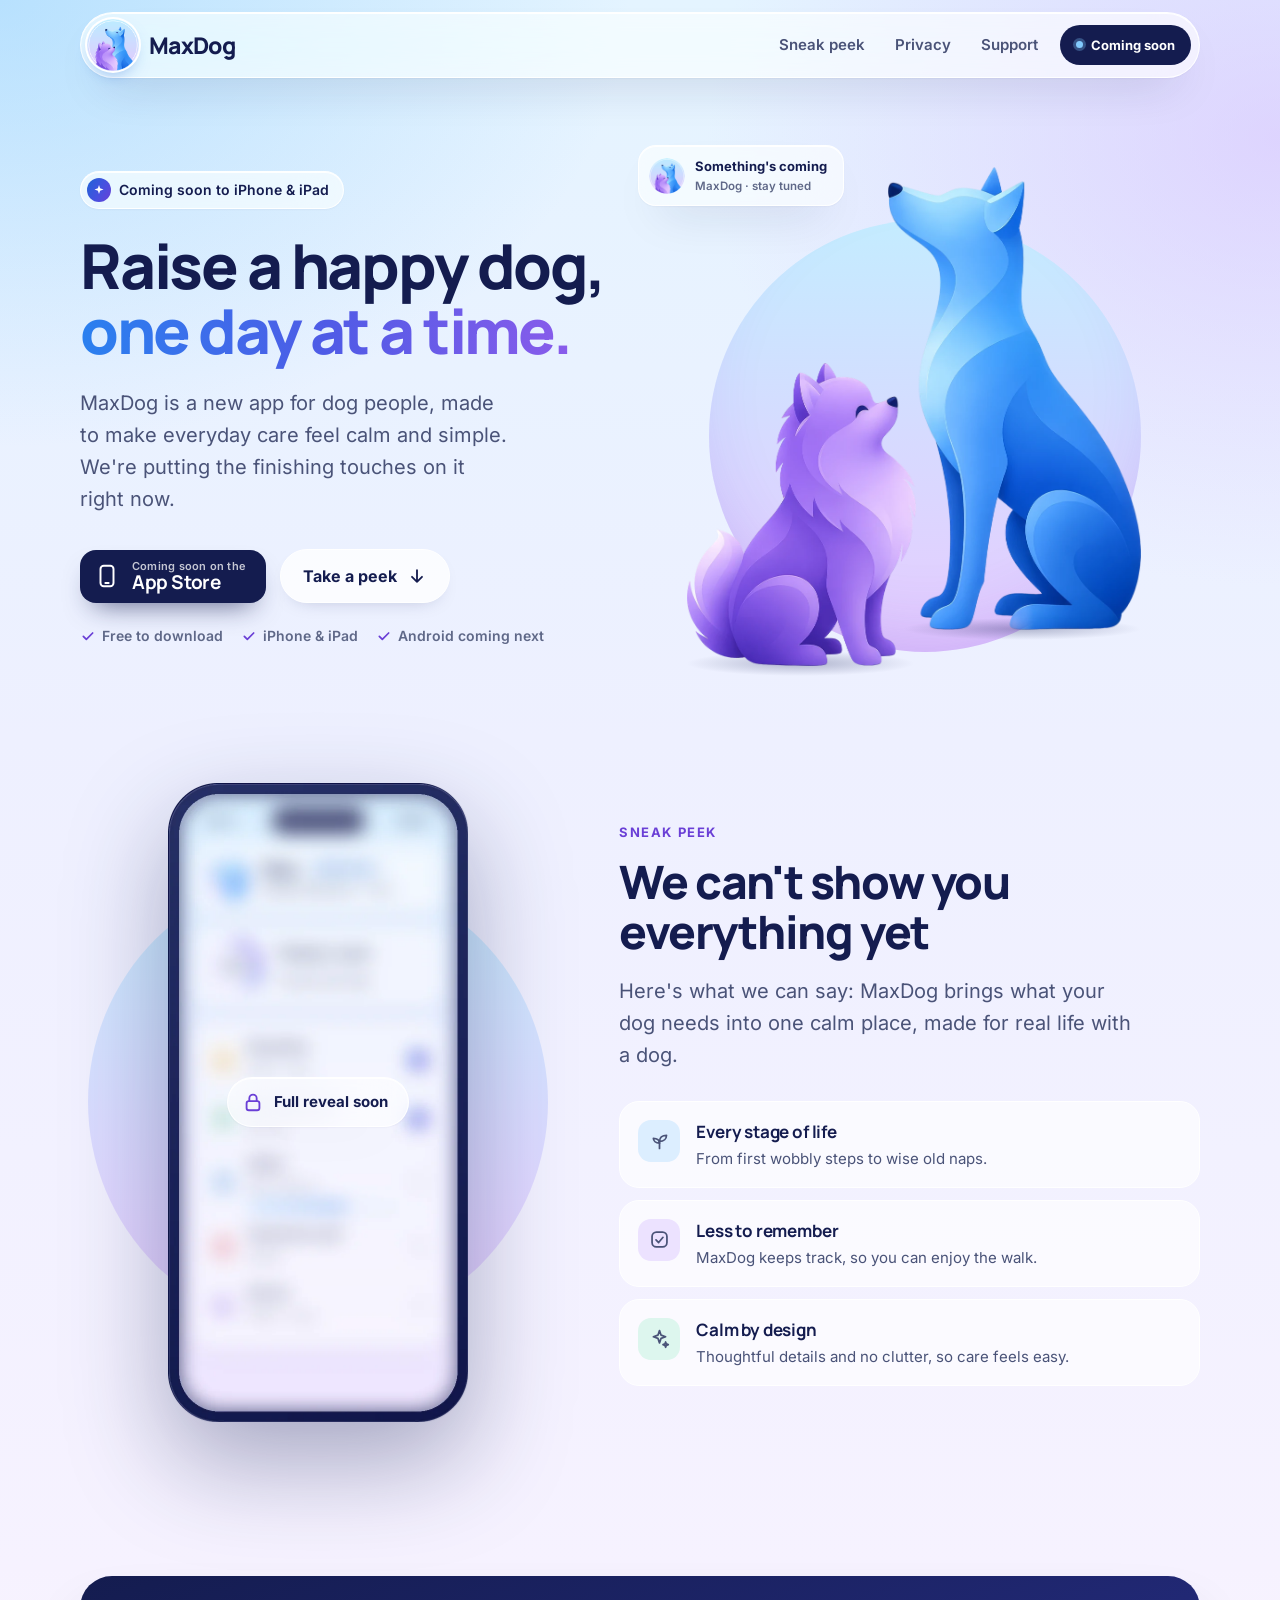
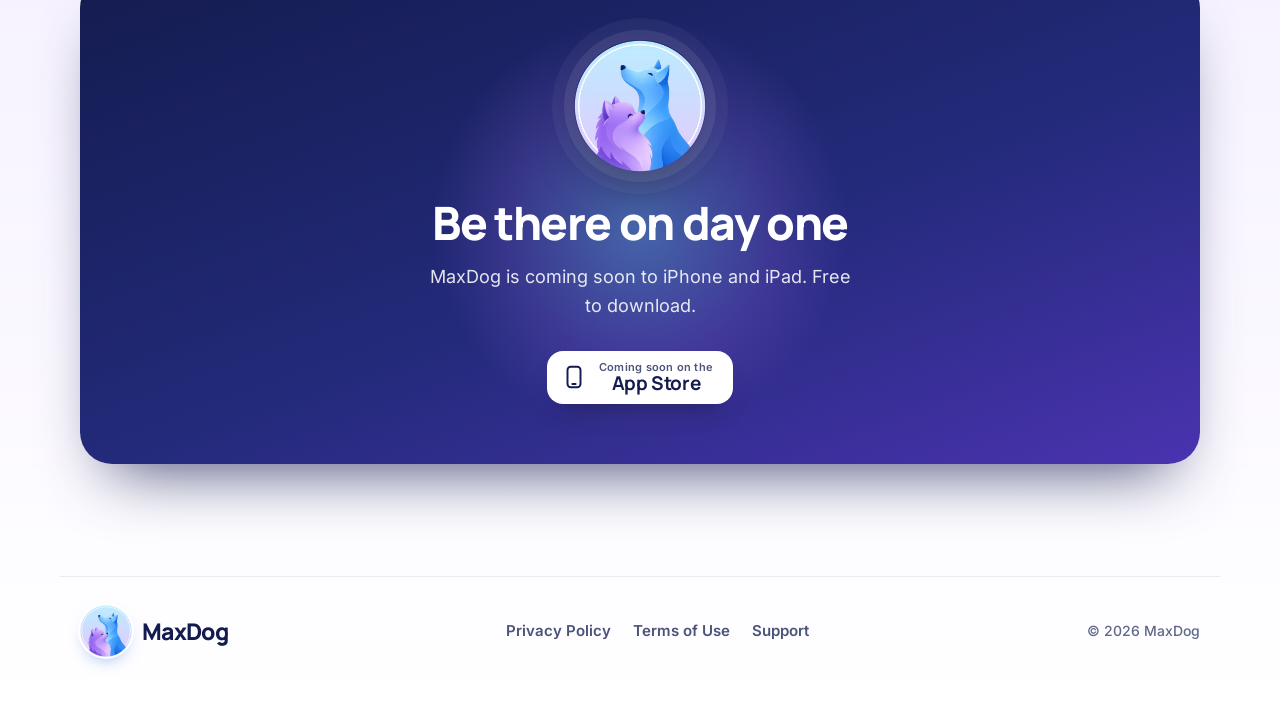
==== commit 64e43913: "Fix dog placement, update privacy wording" ====
--- a/index.html
+++ b/index.html
@@ -78,7 +78,8 @@
         <!-- Max and Luna, looking up at what's coming -->
         <div class="pack-stage">
           <div class="disc" aria-hidden="true"></div>
-          <div class="ground" aria-hidden="true"></div>
+          <div class="shadow shadow-max" aria-hidden="true"></div>
+          <div class="shadow shadow-luna" aria-hidden="true"></div>
           <img class="dog dog-max" src="img/max-full.webp" width="545" height="1000" alt="Max, a blue dog, sitting and looking up">
           <img class="dog dog-luna" src="img/luna-full.webp" width="515" height="680" alt="Luna, a fluffy lavender dog, sitting and looking up">
 
--- a/styles.css
+++ b/styles.css
@@ -163,11 +163,13 @@
 
 /* The two dogs from the logo, standing on a sky disc */
 .pack-stage { position: relative; width: min(540px, 100%); aspect-ratio: 1 / 1.02; margin: 0 auto; }
-.disc { position: absolute; left: 10%; right: 10%; bottom: 6%; aspect-ratio: 1; border-radius: 50%; background: var(--logo-sky); box-shadow: inset 0 -40px 80px -40px rgba(106,63,214,.28); }
-.ground { position: absolute; left: 16%; right: 14%; bottom: 4.5%; height: 7%; border-radius: 50%; background: radial-gradient(closest-side, rgba(20,28,79,.24), rgba(20,28,79,0)); }
-.dog { position: absolute; bottom: 7%; width: auto; max-width: none; }
-.dog-max { right: 14%; height: 86%; }
-.dog-luna { left: 12%; height: 56%; z-index: 1; }
+.disc { position: absolute; left: 9%; right: 11%; bottom: 6%; aspect-ratio: 1; border-radius: 50%; background: var(--logo-sky); box-shadow: inset 0 -40px 80px -40px rgba(106,63,214,.28); }
+.shadow { position: absolute; border-radius: 50%; background: radial-gradient(closest-side, rgba(20,28,79,.28), rgba(20,28,79,0)); }
+.shadow-max { left: 45%; width: 44%; bottom: 8.2%; height: 4%; }
+.shadow-luna { left: 5%; width: 42%; bottom: 1.6%; height: 4.6%; }
+.dog { position: absolute; width: auto; max-width: none; }
+.dog-max { right: 11%; bottom: 10%; height: 84%; }
+.dog-luna { left: 5%; bottom: 3.5%; height: 55%; z-index: 1; }
 
 .float { position: absolute; z-index: 2; text-align: left; display: flex; align-items: center; gap: 10px; padding: 10px 16px 10px 10px; border-radius: 18px; font-size: 13px; font-weight: 700; white-space: nowrap; color: var(--ink); }
 .float small { display: block; font-size: 11.5px; color: var(--ink-3); font-weight: 600; }
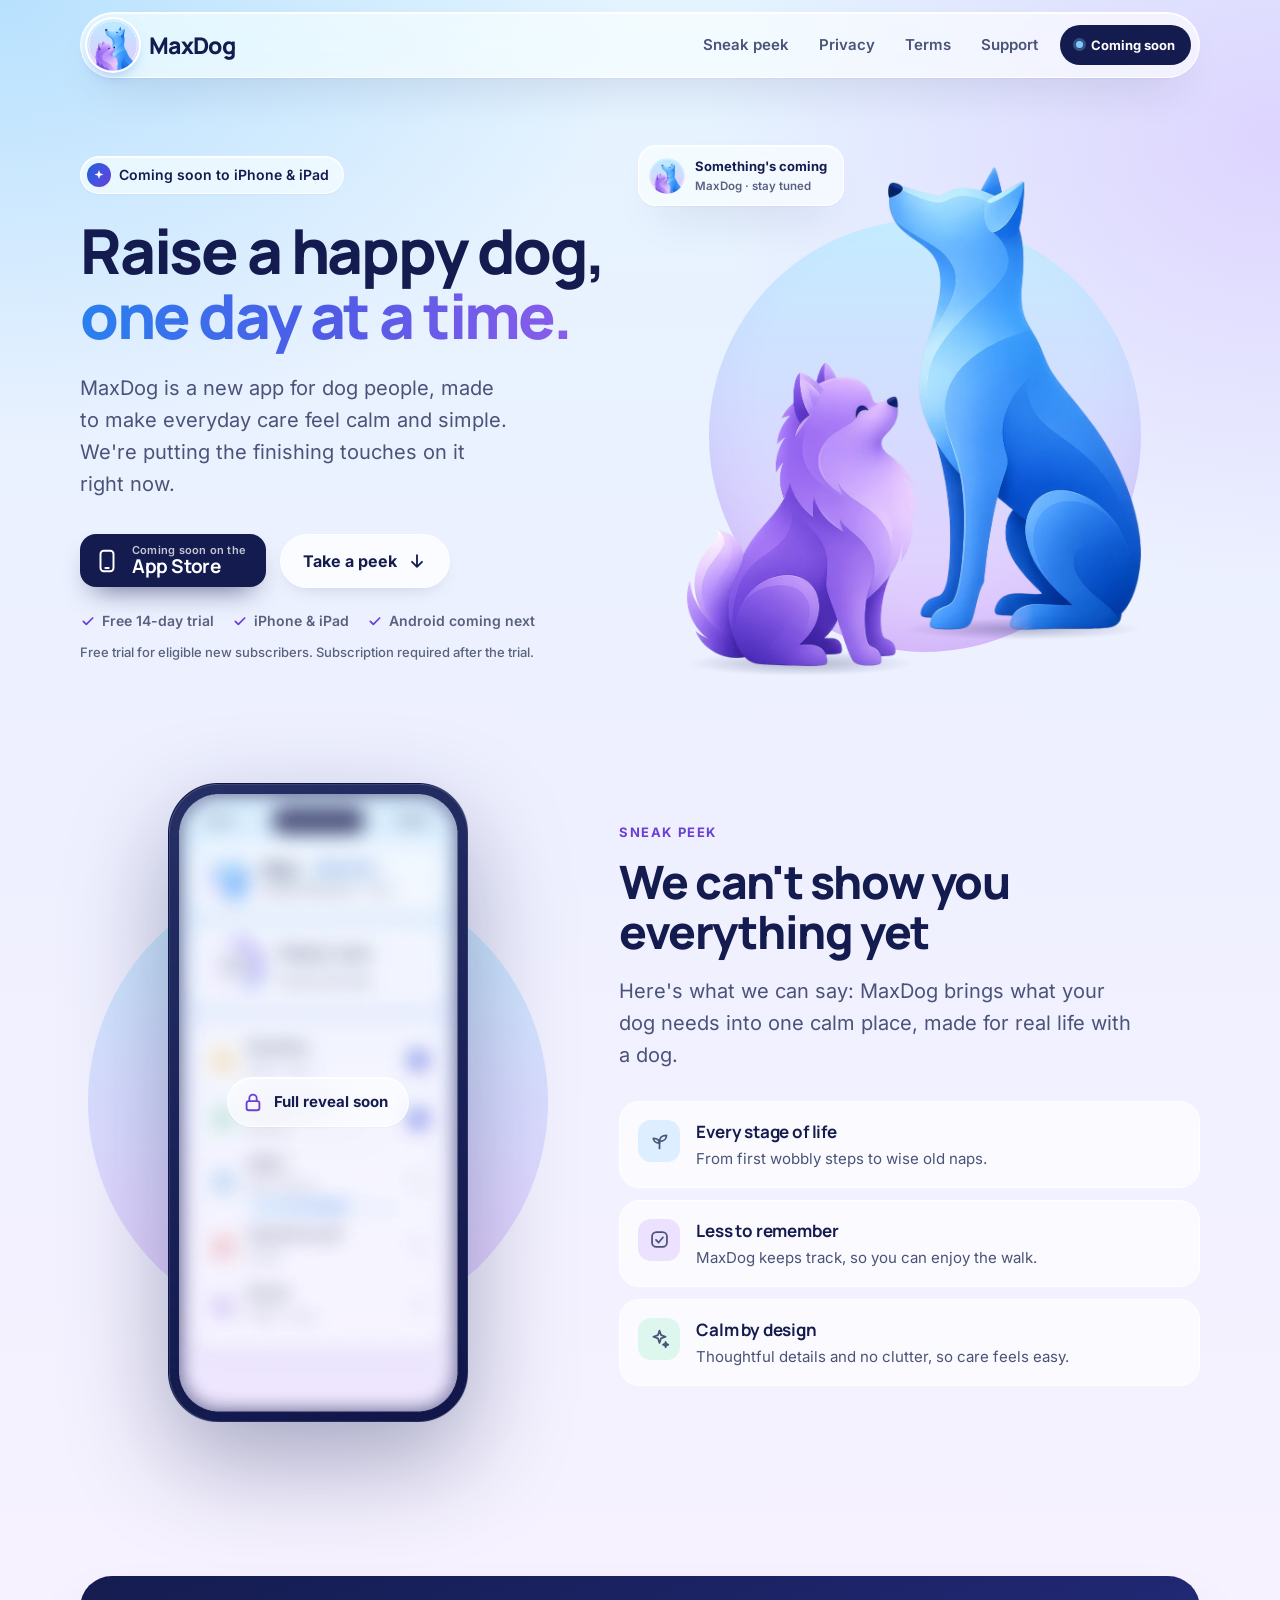
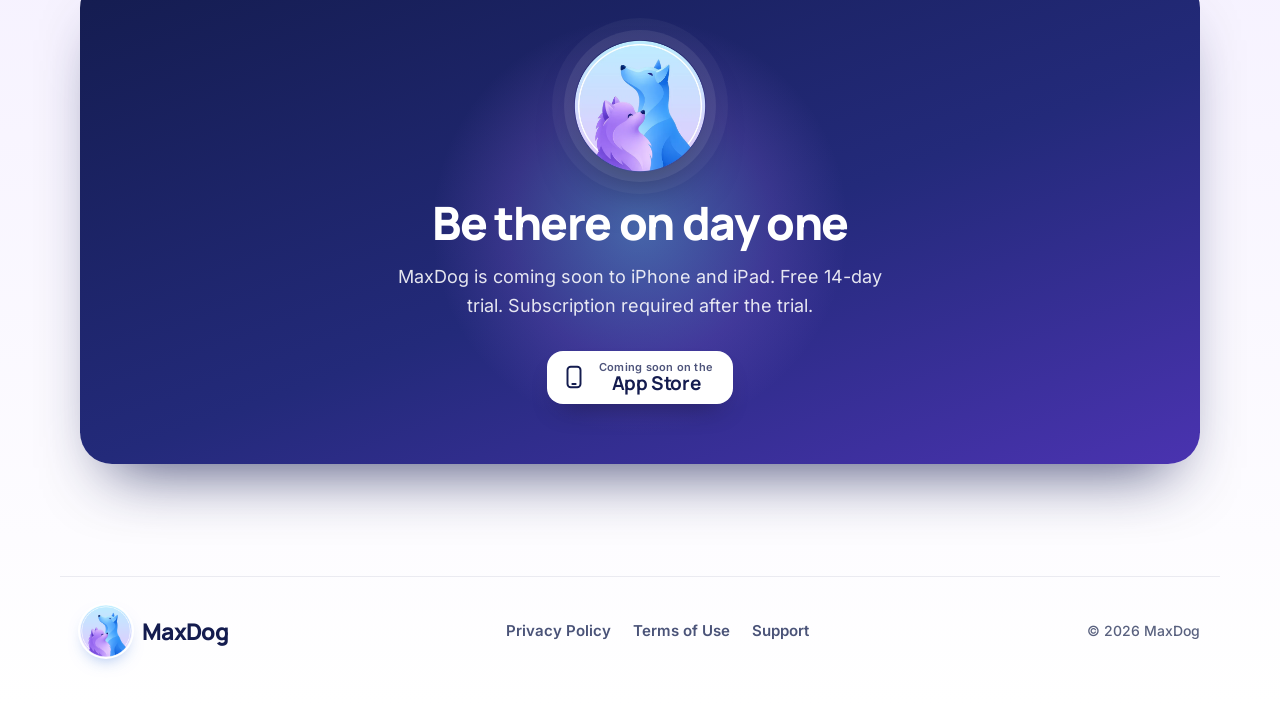
==== commit d21f5ac1: "Revise trial details and add Terms link Updated trial information and added terms link." ====
--- a/index.html
+++ b/index.html
@@ -42,6 +42,7 @@
       <nav class="nav-links" aria-label="Main">
         <a class="hide-sm" href="#peek">Sneak peek</a>
         <a href="privacy.html">Privacy</a>
+        <a href="terms.html">Terms</a>
         <a href="support.html">Support</a>
         <span class="pill-soon"><i></i>Coming soon</span>
       </nav>
@@ -69,10 +70,11 @@
             </a>
           </div>
           <ul class="hero-note">
-            <li><svg viewBox="0 0 24 24" fill="none" stroke="currentColor" stroke-width="2.6" stroke-linecap="round" stroke-linejoin="round" aria-hidden="true"><use href="#tick"/></svg>Free to download</li>
+            <li><svg viewBox="0 0 24 24" fill="none" stroke="currentColor" stroke-width="2.6" stroke-linecap="round" stroke-linejoin="round" aria-hidden="true"><use href="#tick"/></svg>Free 14-day trial</li>
             <li><svg viewBox="0 0 24 24" fill="none" stroke="currentColor" stroke-width="2.6" stroke-linecap="round" stroke-linejoin="round" aria-hidden="true"><use href="#tick"/></svg>iPhone &amp; iPad</li>
             <li><svg viewBox="0 0 24 24" fill="none" stroke="currentColor" stroke-width="2.6" stroke-linecap="round" stroke-linejoin="round" aria-hidden="true"><use href="#tick"/></svg>Android coming next</li>
           </ul>
+          <p class="hero-fine">Free trial for eligible new subscribers. Subscription required after the trial.</p>
         </div>
 
         <!-- Max and Luna, looking up at what's coming -->
@@ -130,7 +132,7 @@
         <div class="cta">
           <img class="cta-logo" src="img/logo-512.webp" width="132" height="132" alt="MaxDog logo">
           <h2>Be there on day one</h2>
-          <p>MaxDog is coming soon to iPhone and iPad. Free to download.</p>
+          <p>MaxDog is coming soon to iPhone and iPad. Free 14-day trial. Subscription required after the trial.</p>
           <span class="store-badge light" role="img" aria-label="Coming soon on the App Store">
             <svg viewBox="0 0 24 24" fill="none" stroke="currentColor" stroke-width="1.8" stroke-linecap="round" stroke-linejoin="round" aria-hidden="true"><rect x="6" y="2.5" width="12" height="19" rx="3"/><path d="M10.5 18.5h3"/></svg>
             <span><small>Coming soon on the</small><b>App Store</b></span>
--- a/styles.css
+++ b/styles.css
@@ -35,7 +35,7 @@
   /* Indigo nose — text */
   --ink:   #141C4F;
   --ink-2: #4A5378;
-  --ink-3: #5F6888;
+  --ink-3: #59617F;
   --line:  rgba(20, 28, 79, 0.08);
 
   /* Small, cheerful status colours (data only) */
@@ -433,3 +433,135 @@
 .peek-lock { position: absolute; left: 50%; top: 50%; transform: translate(-50%, -50%); display: inline-flex; align-items: center; gap: 10px; padding: 12px 20px 12px 14px; border-radius: 999px; font-weight: 700; font-size: 15px; color: var(--ink); white-space: nowrap; }
 .peek-lock svg { width: 22px; height: 22px; color: var(--violet-600); }
 @media (max-width: 460px) { .peek-phone { width: 260px; } }
+
+/* ---------- v2: shared fixes ---------- */
+.doc-hero p.updated { margin: 18px auto 0; }
+.provider { display: inline-block; margin: 4px 0 10px; padding: 14px 20px; border-radius: 16px; background: rgba(255,255,255,.82); border: 1px solid #fff; line-height: 1.6; }
+.doc .summary h2 { font-size: 21px; margin: 0 0 8px; }
+.doc .summary { margin: 28px 0 8px; }
+.doc ol { padding-left: 22px; }
+.faq summary h2 { font-family: var(--font-body); font-size: 17px; font-weight: 600; letter-spacing: 0; line-height: 1.4; text-wrap: pretty; }
+.faq details > div ol, .faq details > div ul { margin: 0 0 10px; padding-left: 22px; }
+.faq details > div li { margin: 4px 0; }
+.nf-title { font-size: clamp(30px, 4vw, 44px); margin-top: 10px; }
+.nf-lede { color: var(--ink-2); font-size: 18px; margin: 14px 0 28px; }
+.nf .big { margin: 0; }
+.hero-fine { margin: 10px 0 0; font-size: 13px; color: var(--ink-3); font-weight: 500; }
+@media (max-width: 980px) { .hero-fine { text-align: center; } }
+@media (max-width: 420px) {
+  .site-header { padding: 0 12px; }
+  .site-header .brand-name { display: none; }
+  .nav-links a { padding: 8px 9px; font-size: 14.5px; }
+}
+
+/* ---------- v2: homepage sections (badge, tabs, features, privacy, pricing, vet note) ---------- */
+.appstore-badge { display: inline-block; line-height: 0; border-radius: 9px; }
+.appstore-badge img { height: 54px; width: auto; }
+.hero-cta.has-badge { gap: 16px; }
+.pill-get { display: inline-flex; align-items: center; font-weight: 700; font-size: 14px; color: #fff; background: var(--ink); padding: 10px 16px; border-radius: 999px; white-space: nowrap; margin-left: 6px; text-decoration: none; }
+.nav-links a.pill-get, .nav-links a.pill-get:hover { color: #fff; background: var(--ink); }
+.tabs-row { display: grid; grid-template-columns: repeat(4, 1fr); gap: 14px; }
+.tab-card { border-radius: var(--radius-lg); padding: 22px; }
+.tab-card .t-chip { margin-bottom: 14px; }
+.tab-card h3 { font-size: 21px; }
+.tab-card p { margin: 6px 0 0; color: var(--ink-2); font-size: 15px; line-height: 1.55; }
+.features { display: grid; grid-template-columns: repeat(3, 1fr); gap: 16px; }
+.feature { border-radius: var(--radius-lg); padding: 24px; }
+.feature .t-chip { margin-bottom: 14px; }
+.feature h3 { font-size: 19px; }
+.feature p { margin: 6px 0 0; color: var(--ink-2); font-size: 15px; line-height: 1.55; }
+.privacy-band { border-radius: var(--radius-xl); padding: 40px; display: grid; grid-template-columns: auto 1fr; gap: 28px; align-items: start;
+  background: linear-gradient(120deg, rgba(77,169,254,.16), rgba(161,114,242,.16)), var(--glass-bg); }
+.privacy-band .lock { width: 64px; height: 64px; border-radius: 20px; display: grid; place-items: center; background: var(--brand-grad); color: #fff; box-shadow: 0 14px 28px -14px rgba(70,81,224,.8); }
+.privacy-band .lock svg { width: 30px; height: 30px; }
+.privacy-band h2 { font-size: clamp(26px, 3.2vw, 38px); }
+.privacy-band ul { list-style: none; margin: 18px 0 0; padding: 0; display: grid; grid-template-columns: repeat(2, 1fr); gap: 10px 24px; }
+.privacy-band li { display: flex; gap: 10px; align-items: flex-start; color: var(--ink-2); font-size: 15.5px; }
+.privacy-band li svg { width: 18px; height: 18px; flex: none; margin-top: 3px; color: var(--violet-600); }
+.privacy-band .more { margin: 18px 0 0; font-weight: 600; }
+.pricing { display: grid; grid-template-columns: 1.1fr .9fr; gap: 18px; align-items: stretch; }
+.price-card { border-radius: var(--radius-xl); padding: 36px; }
+.price-card h2 { font-size: clamp(28px, 3.4vw, 40px); }
+.price-card .lede { margin: 14px 0 22px; max-width: 44ch; }
+.plans { display: grid; grid-template-columns: repeat(2, 1fr); gap: 12px; }
+.plan { border-radius: 20px; padding: 18px 20px; background: rgba(255,255,255,.86); border: 1px solid #fff; }
+.plan b { display: block; font-family: var(--font-display); font-weight: 800; font-size: 18px; }
+.plan span { display: block; color: var(--ink-2); font-size: 14.5px; margin-top: 2px; }
+.fine { color: var(--ink-3); font-size: 13.5px; line-height: 1.55; margin: 16px 0 0; }
+.free-card { border-radius: var(--radius-xl); padding: 32px; }
+.free-card h3 { font-size: 21px; }
+.free-card p { color: var(--ink-2); font-size: 15px; margin: 8px 0 12px; }
+.free-card ul { margin: 0; padding-left: 20px; color: var(--ink-2); font-size: 15px; }
+.free-card li { margin: 4px 0; }
+.free-card li::marker { color: var(--violet-500); }
+.vet-note { margin-top: 18px; border-radius: var(--radius-lg); padding: 22px 26px; display: flex; gap: 18px; align-items: flex-start; }
+.vet-note .t-chip { flex: none; }
+.vet-note p { margin: 0; color: var(--ink-2); font-size: 15.5px; }
+.vet-note b { color: var(--ink); }
+.legal-note { flex-basis: 100%; color: var(--ink-3); font-size: 12.5px; line-height: 1.5; margin: 0; }
+@media (max-width: 980px) {
+  .tabs-row { grid-template-columns: repeat(2, 1fr); }
+  .features { grid-template-columns: repeat(2, 1fr); }
+  .pricing { grid-template-columns: 1fr; }
+}
+@media (max-width: 720px) {
+  .privacy-band { grid-template-columns: 1fr; padding: 28px 22px; }
+  .privacy-band ul { grid-template-columns: 1fr; }
+  .price-card, .free-card { padding: 26px 22px; }
+  .pill-get { display: none; }
+}
+@media (max-width: 560px) {
+  .tabs-row, .features, .plans { grid-template-columns: 1fr; }
+  .appstore-badge img { height: 48px; }
+}
+.btn-light { color: var(--ink); background: #fff; box-shadow: 0 14px 28px -14px rgba(0,0,0,.45); }
+.btn-light:hover { color: var(--ink); transform: translateY(-1px); }
+.cta .avail { display: block; margin-top: 14px; font-size: 14px; color: rgba(255,255,255,.82); }
+.sec-head p.kicker, .doc-hero p.kicker { color: var(--violet-600); font-size: 13px; margin: 0 0 14px; max-width: none; }
+@media (max-width: 460px) {
+  .doc { padding: 24px 18px; }
+  .summary { padding: 18px 16px; }
+  .doc .summary ul { padding-left: 18px; }
+  .provider { padding: 12px 14px; }
+}
+
+/* ---------- v2.1: app screenshots, widgets ---------- */
+.tabs-row.with-shots .tab-card { padding: 14px 14px 22px; display: flex; flex-direction: column; }
+.tab-card .shot { width: 100%; height: auto; aspect-ratio: 600 / 1304; object-fit: cover; border-radius: 22px; margin-bottom: 18px; background: #EEF3FF;
+  box-shadow: 0 0 0 1px rgba(20,28,79,.06), 0 18px 36px -22px rgba(20,28,79,.45); }
+.tabs-row.with-shots .t-chip, .tabs-row.with-shots h3, .tabs-row.with-shots p { margin-left: 8px; margin-right: 8px; }
+.tabs-row.with-shots .t-chip { display: none; }
+.widgets-grid { display: grid; grid-template-columns: 1fr 1fr; gap: 56px; align-items: center; }
+.widgets-copy .lede { margin: 18px 0 26px; max-width: 42ch; }
+.widget-stage { position: relative; aspect-ratio: 1 / .84; max-width: 540px; width: 100%; margin: 0 auto; }
+.widget-stage::before { content: ""; position: absolute; inset: 6% 4% 0 8%; border-radius: 40px; background: var(--logo-sky); opacity: .95; }
+.widget-stage img { position: absolute; height: auto; box-shadow: 0 30px 50px -26px rgba(20,28,79,.55), 0 0 0 1px rgba(20,28,79,.05); }
+.w-medium { width: 78%; right: 0; top: 6%; border-radius: 28px; }
+.w-small { width: 36%; left: 0; bottom: 2%; border-radius: 26px; }
+@media (max-width: 980px) {
+  .widgets-grid { grid-template-columns: 1fr; gap: 32px; }
+  .widgets-copy { text-align: center; }
+  .widgets-copy .lede { margin-left: auto; margin-right: auto; }
+  .widgets-copy .points { text-align: left; max-width: 560px; margin: 0 auto; }
+  .tabs-row.with-shots { grid-template-columns: repeat(4, 1fr); }
+}
+@media (max-width: 900px) {
+  .tabs-row.with-shots { display: flex; overflow-x: auto; scroll-snap-type: x mandatory; gap: 14px; padding: 4px 4px 18px; margin: 0 -4px; scrollbar-width: thin; }
+  .tabs-row.with-shots .tab-card { flex: 0 0 min(64vw, 280px); scroll-snap-align: center; }
+}
+@media (max-width: 560px) {
+  .tabs-row.with-shots { display: flex; }
+  .w-medium { border-radius: 20px; }
+  .w-small { border-radius: 18px; }
+}
+.medals-band { border-radius: var(--radius-xl); padding: 40px 48px; display: grid; grid-template-columns: 250px 1fr; gap: 56px; align-items: center;
+  background: linear-gradient(120deg, rgba(242,179,61,.14), rgba(161,114,242,.14)), var(--glass-bg); }
+.medals-band .shot { width: 100%; height: auto; border-radius: 26px; box-shadow: 0 0 0 1px rgba(20,28,79,.06), 0 24px 44px -24px rgba(20,28,79,.5); }
+.medals-copy h2 { font-size: clamp(28px, 3.4vw, 42px); }
+.medals-copy .lede { margin: 16px 0 14px; max-width: 40ch; }
+.medals-note { color: var(--ink-2); font-size: 15.5px; margin: 0; max-width: 46ch; }
+@media (max-width: 720px) {
+  .medals-band { grid-template-columns: 1fr; gap: 26px; padding: 26px 22px; text-align: center; }
+  .medals-band .shot { max-width: 240px; margin: 0 auto; }
+  .medals-copy .lede, .medals-note { margin-left: auto; margin-right: auto; }
+}
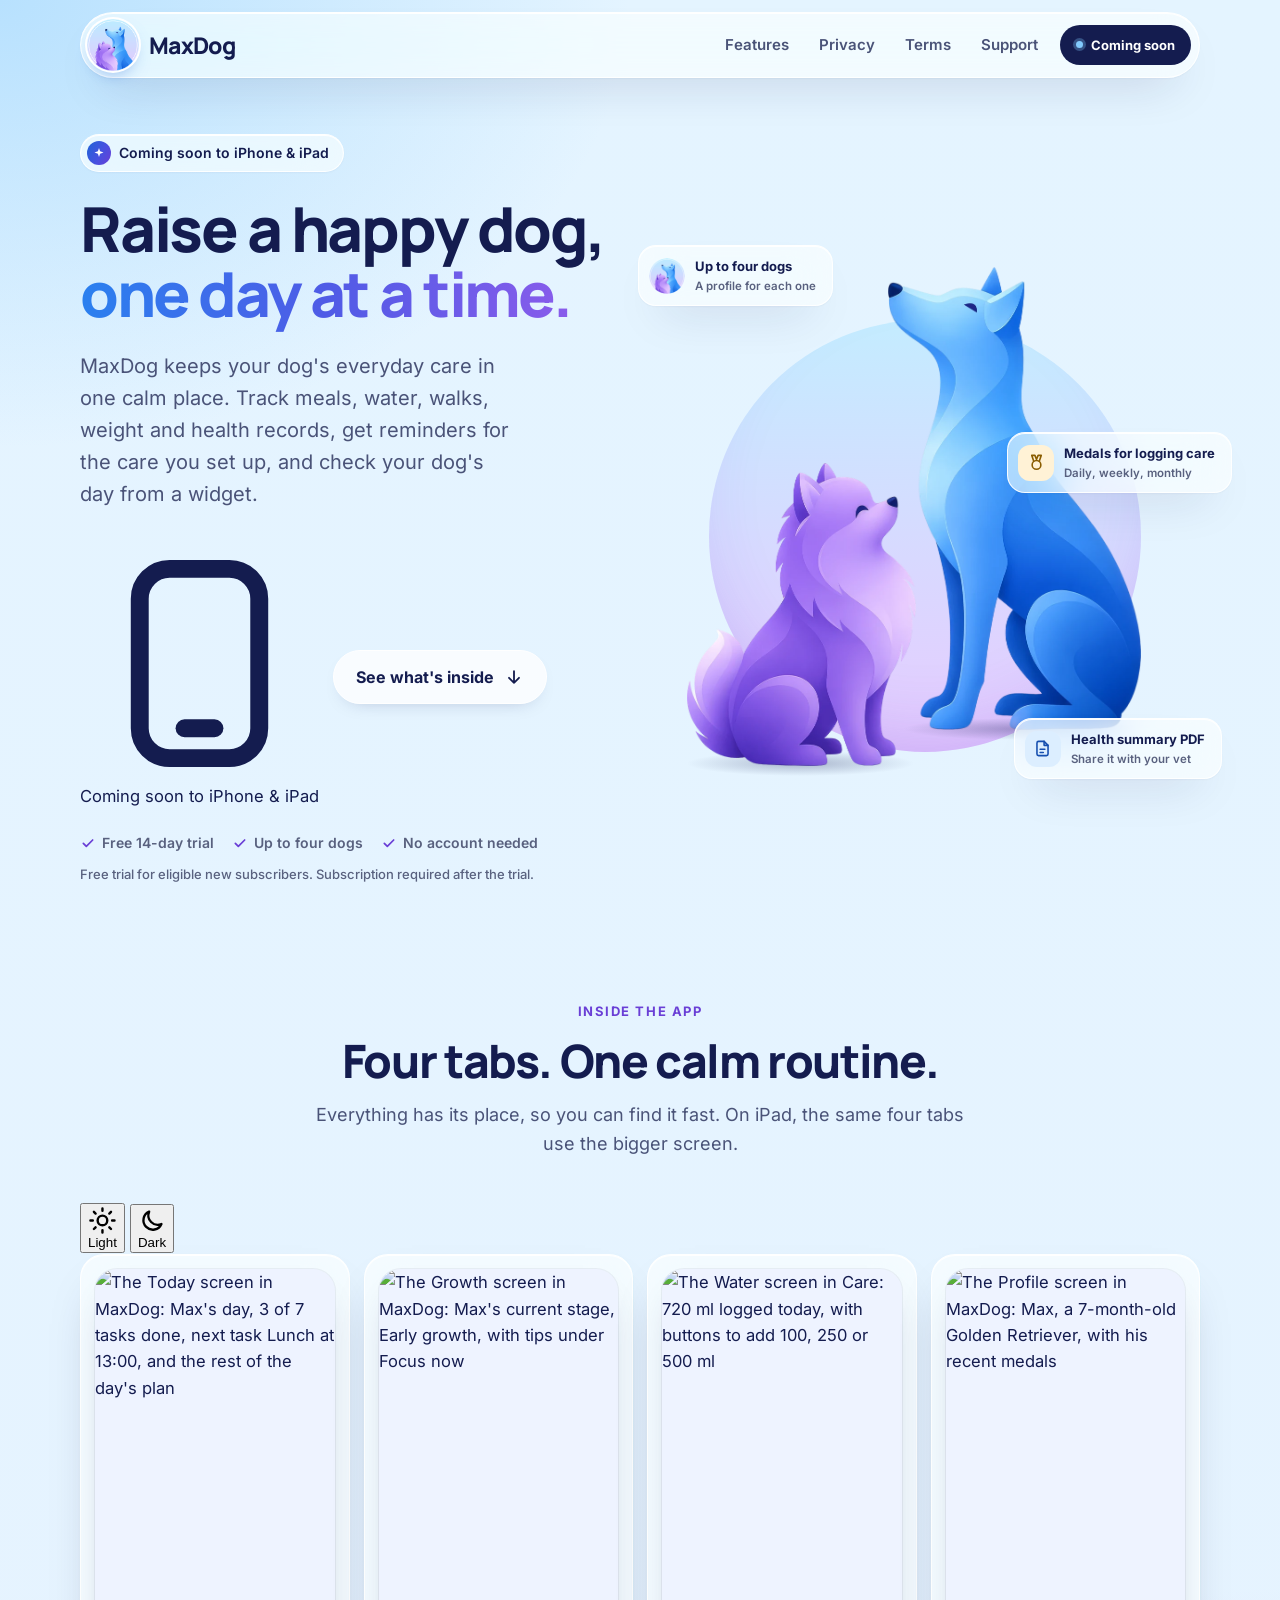
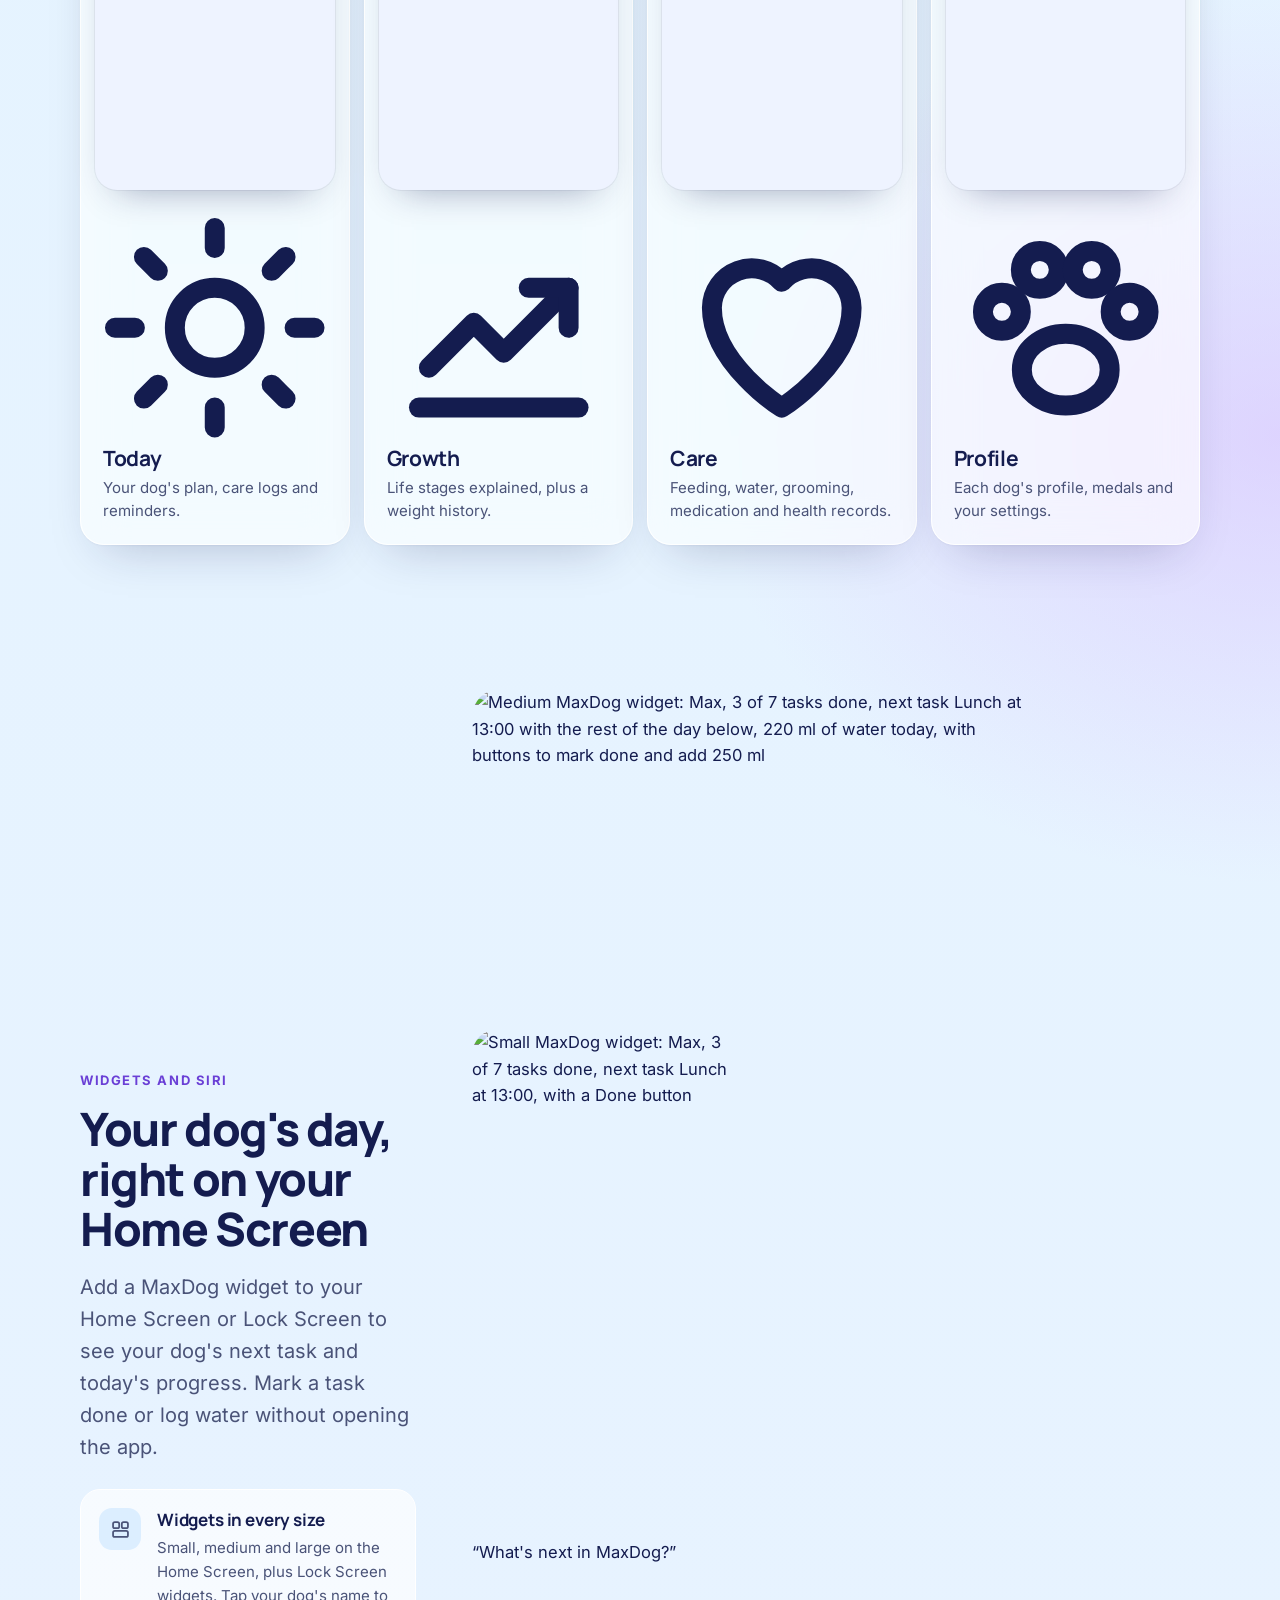
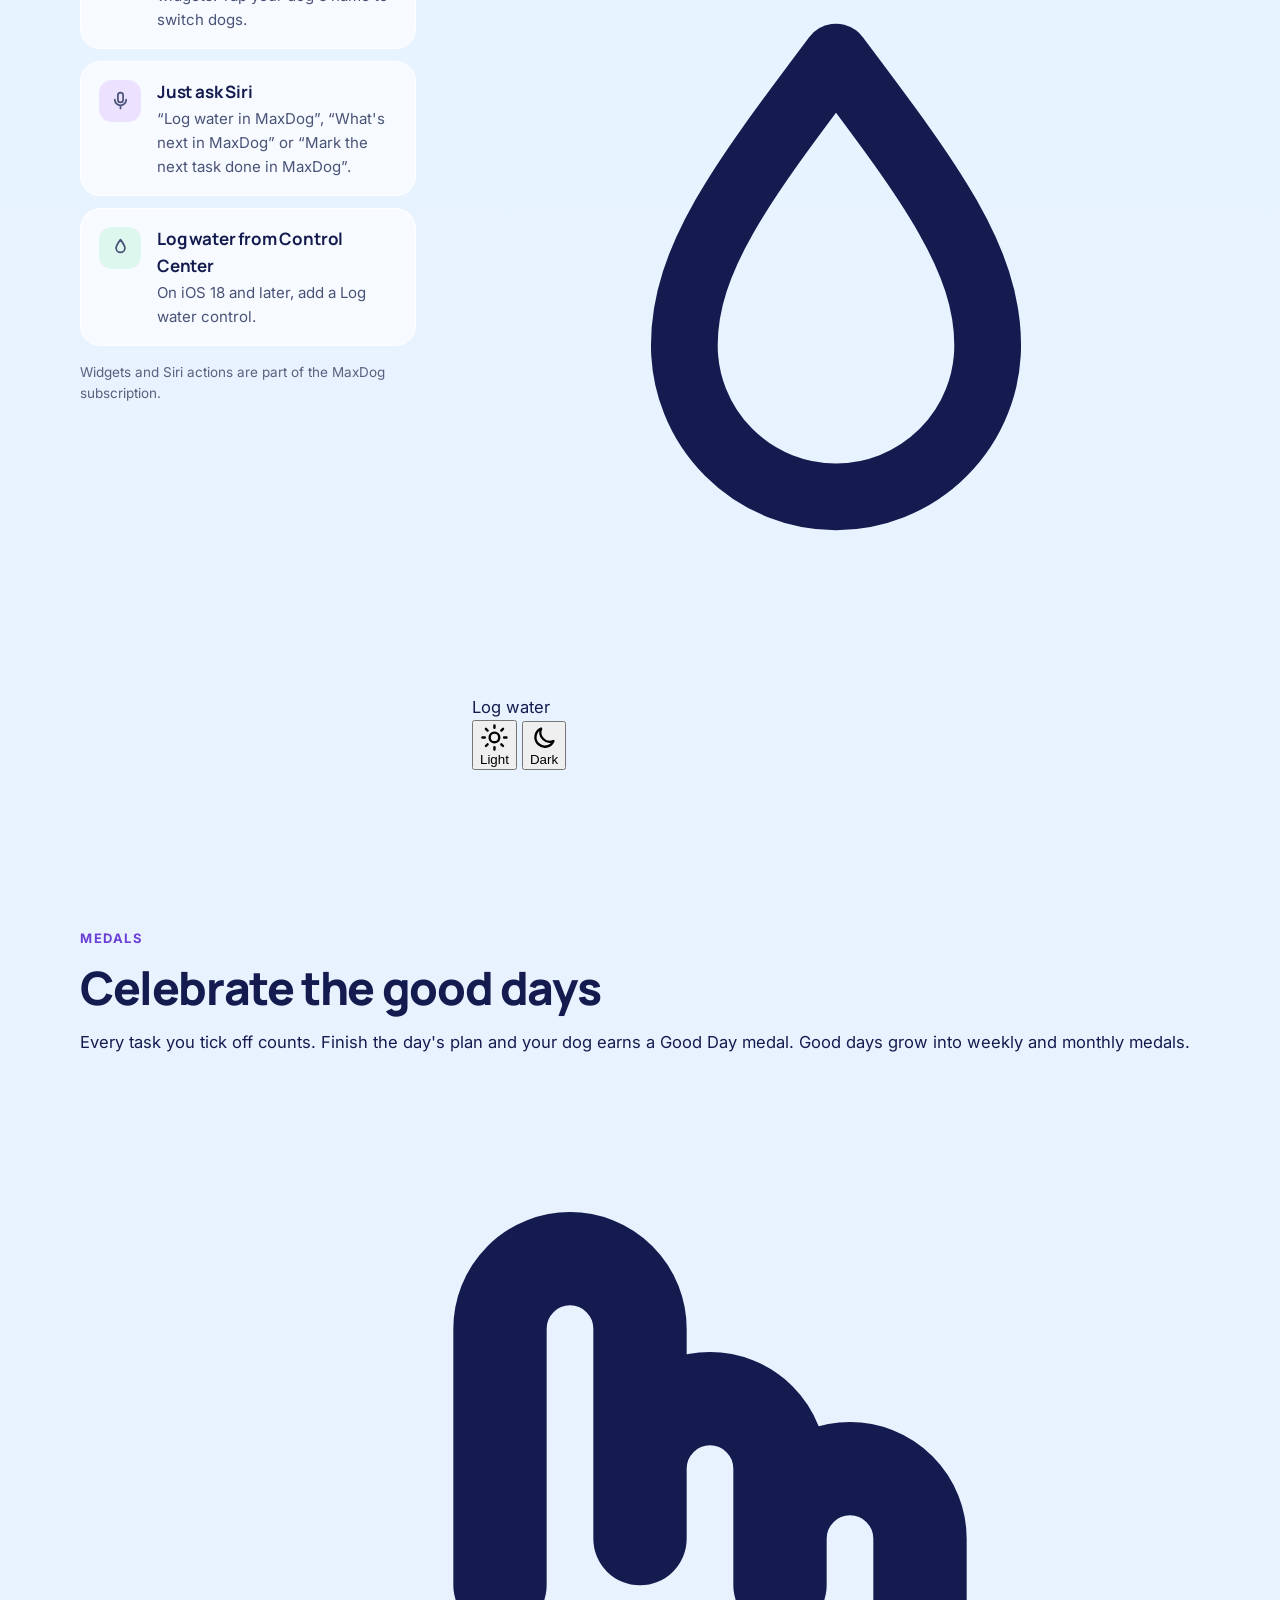
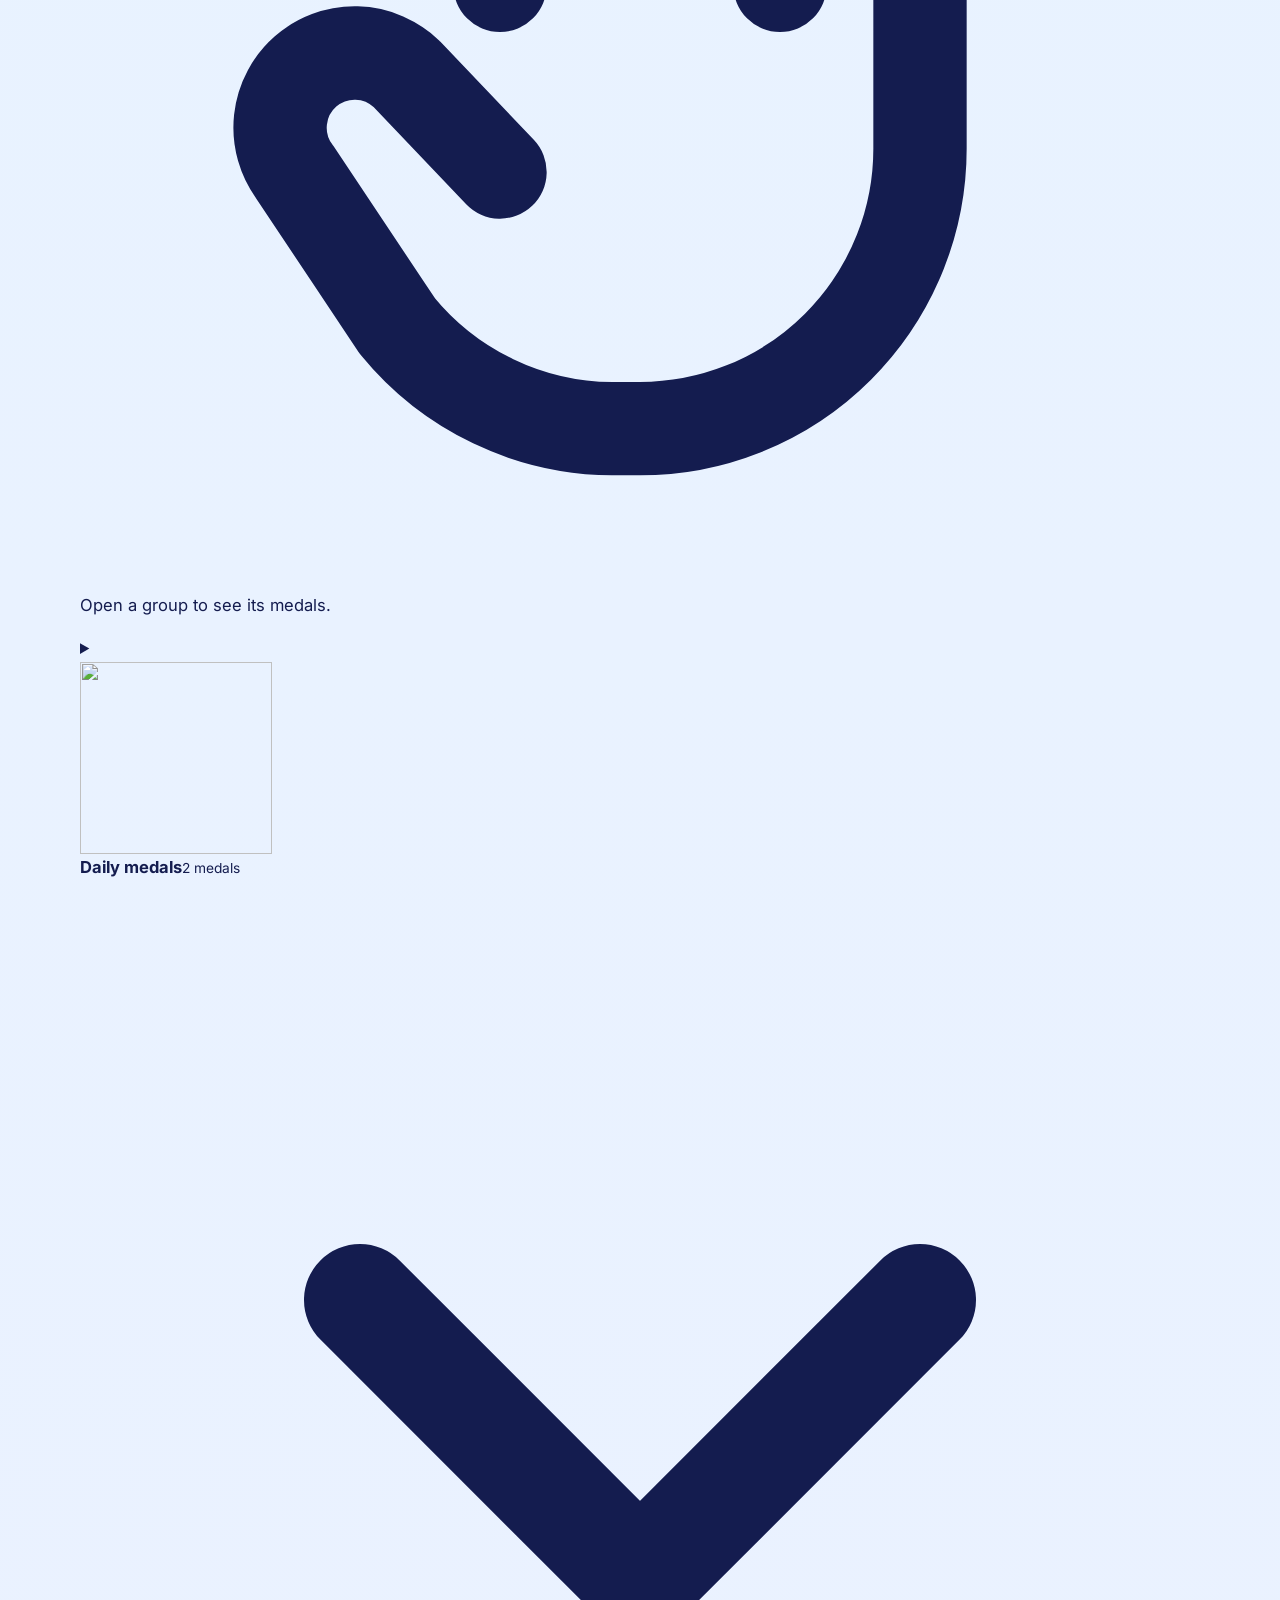
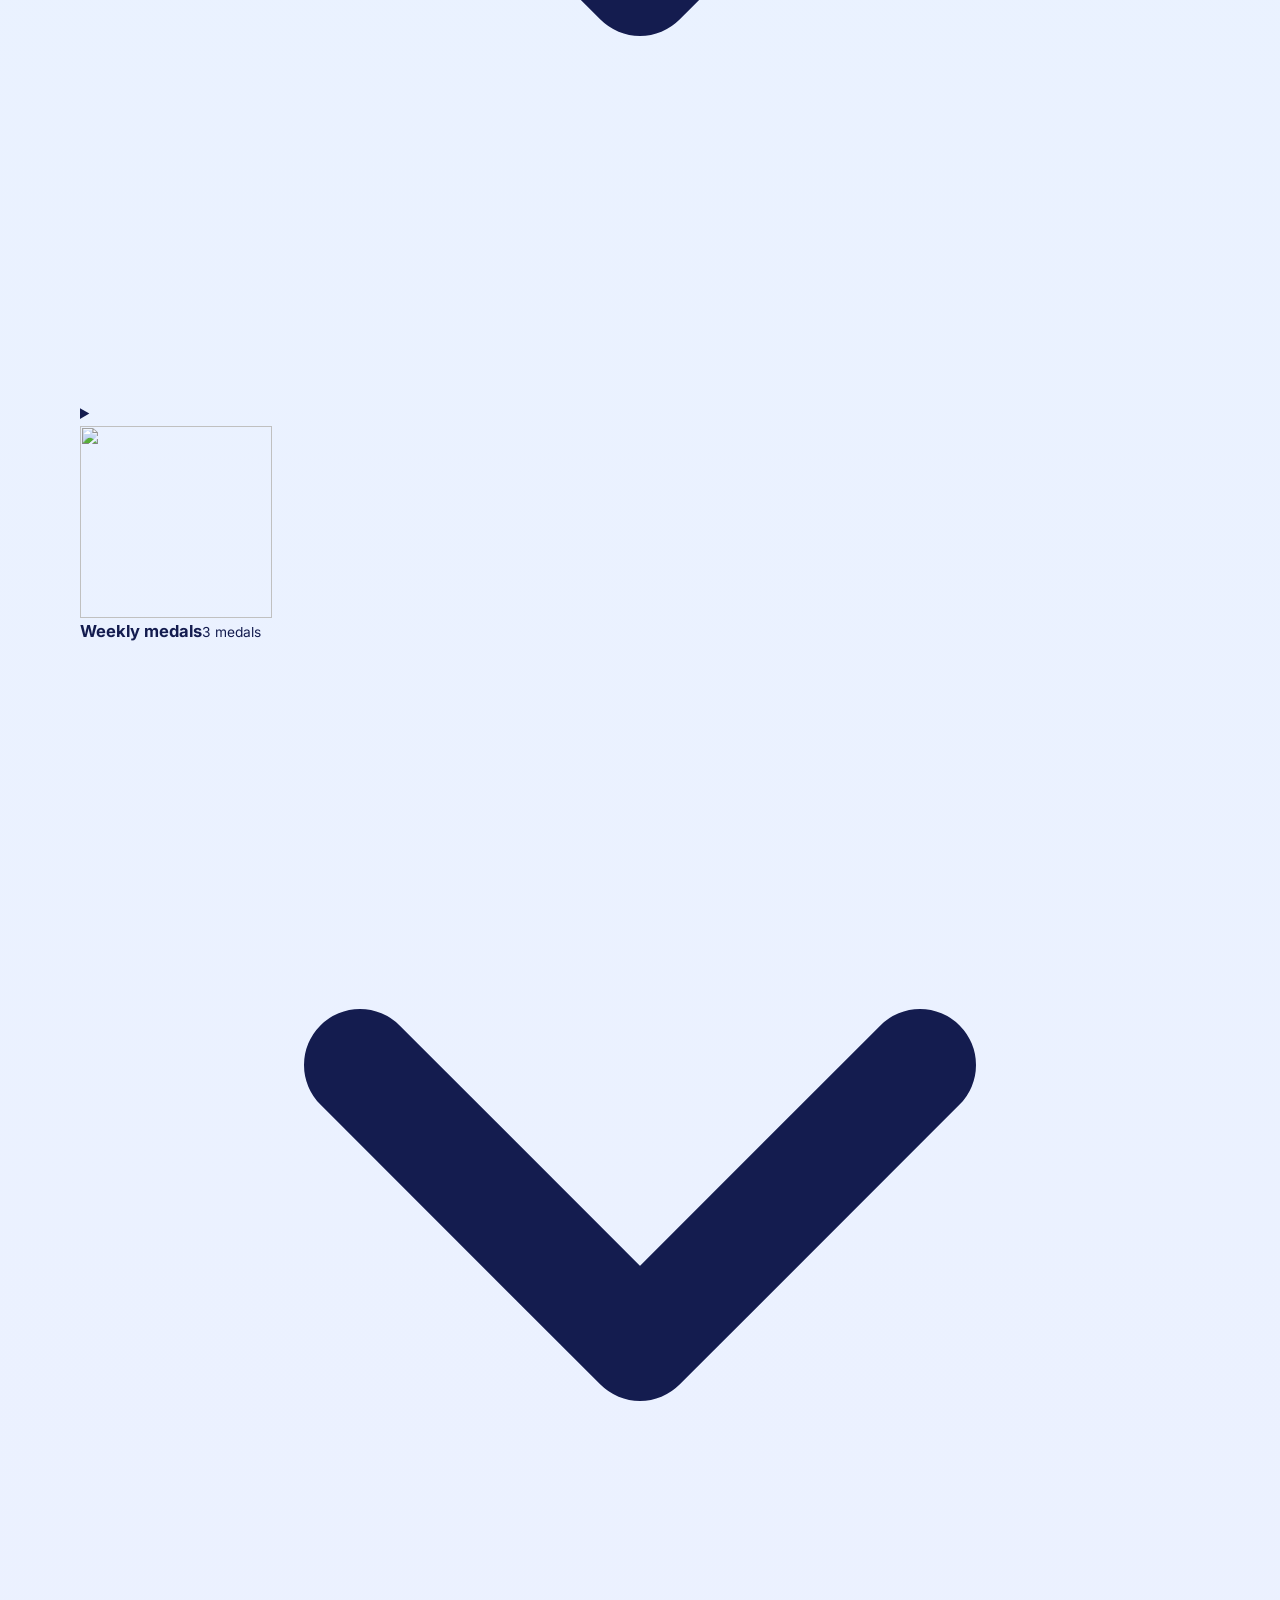
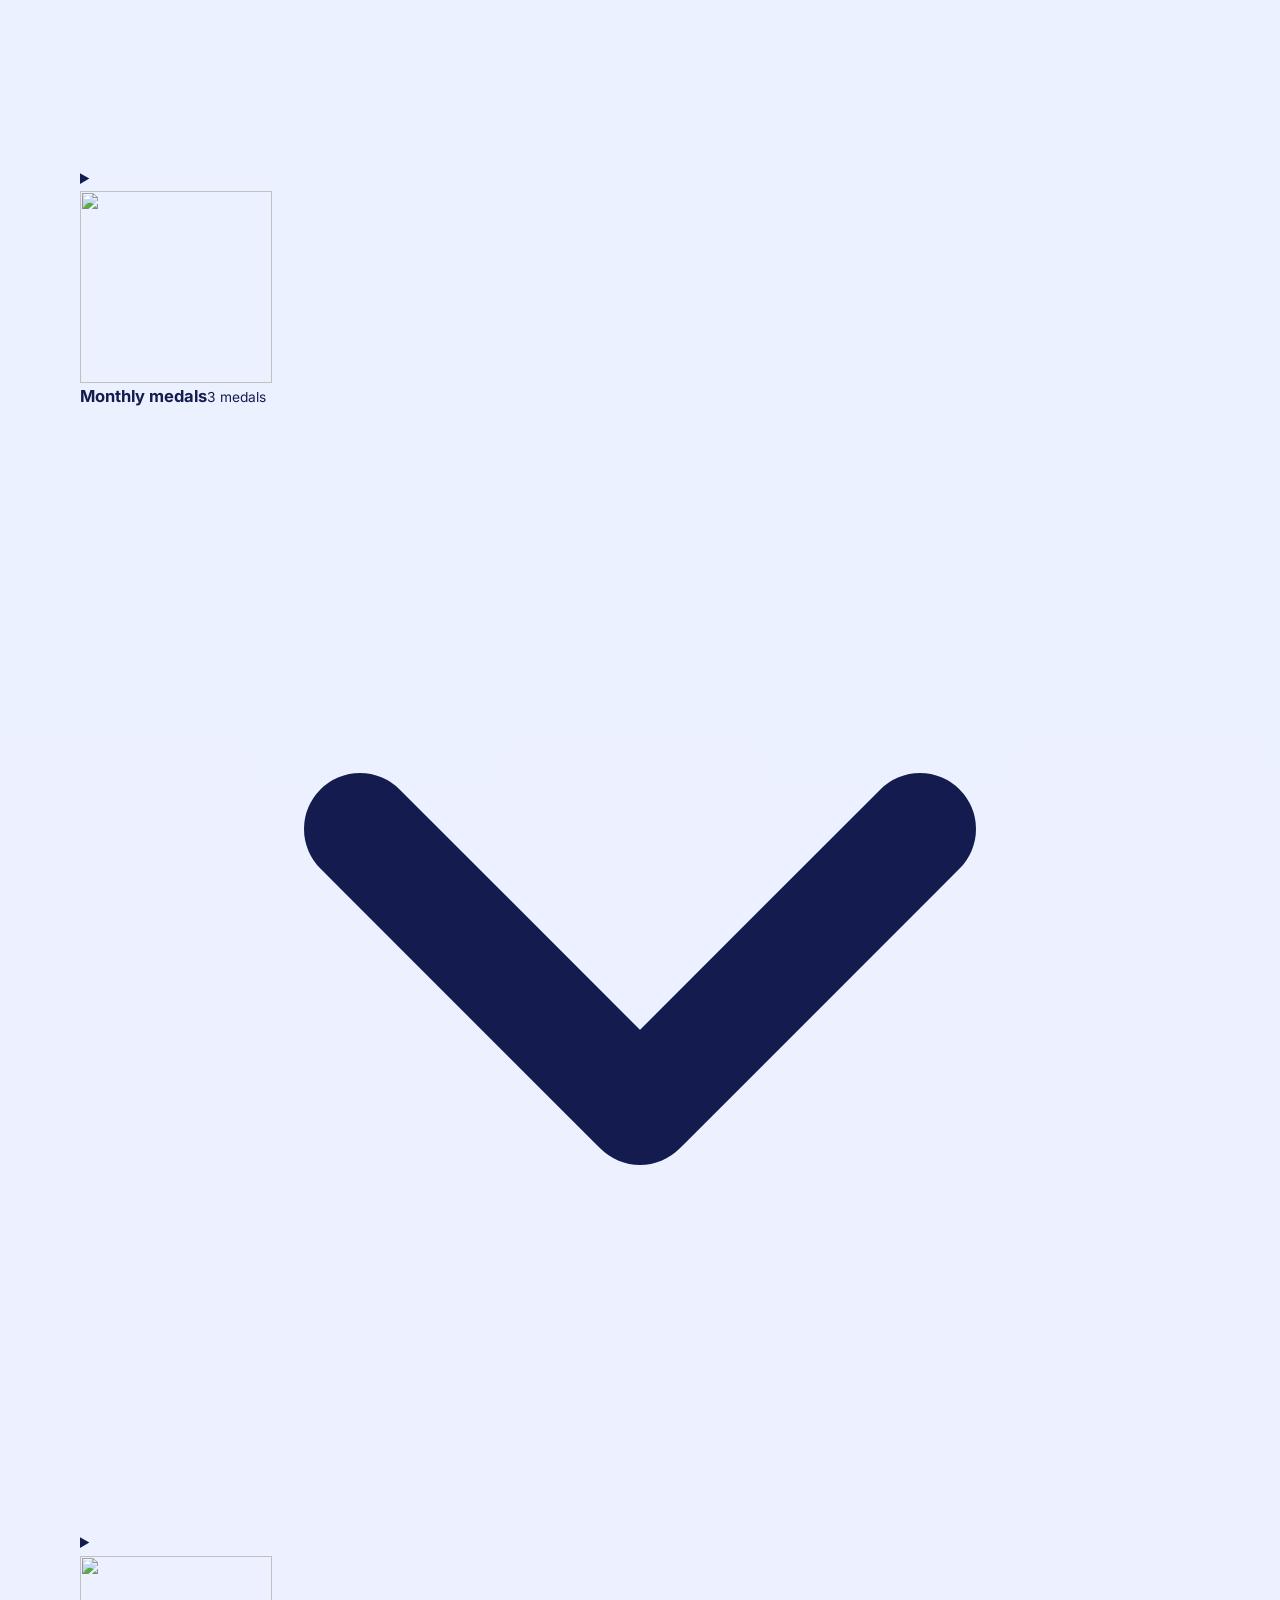
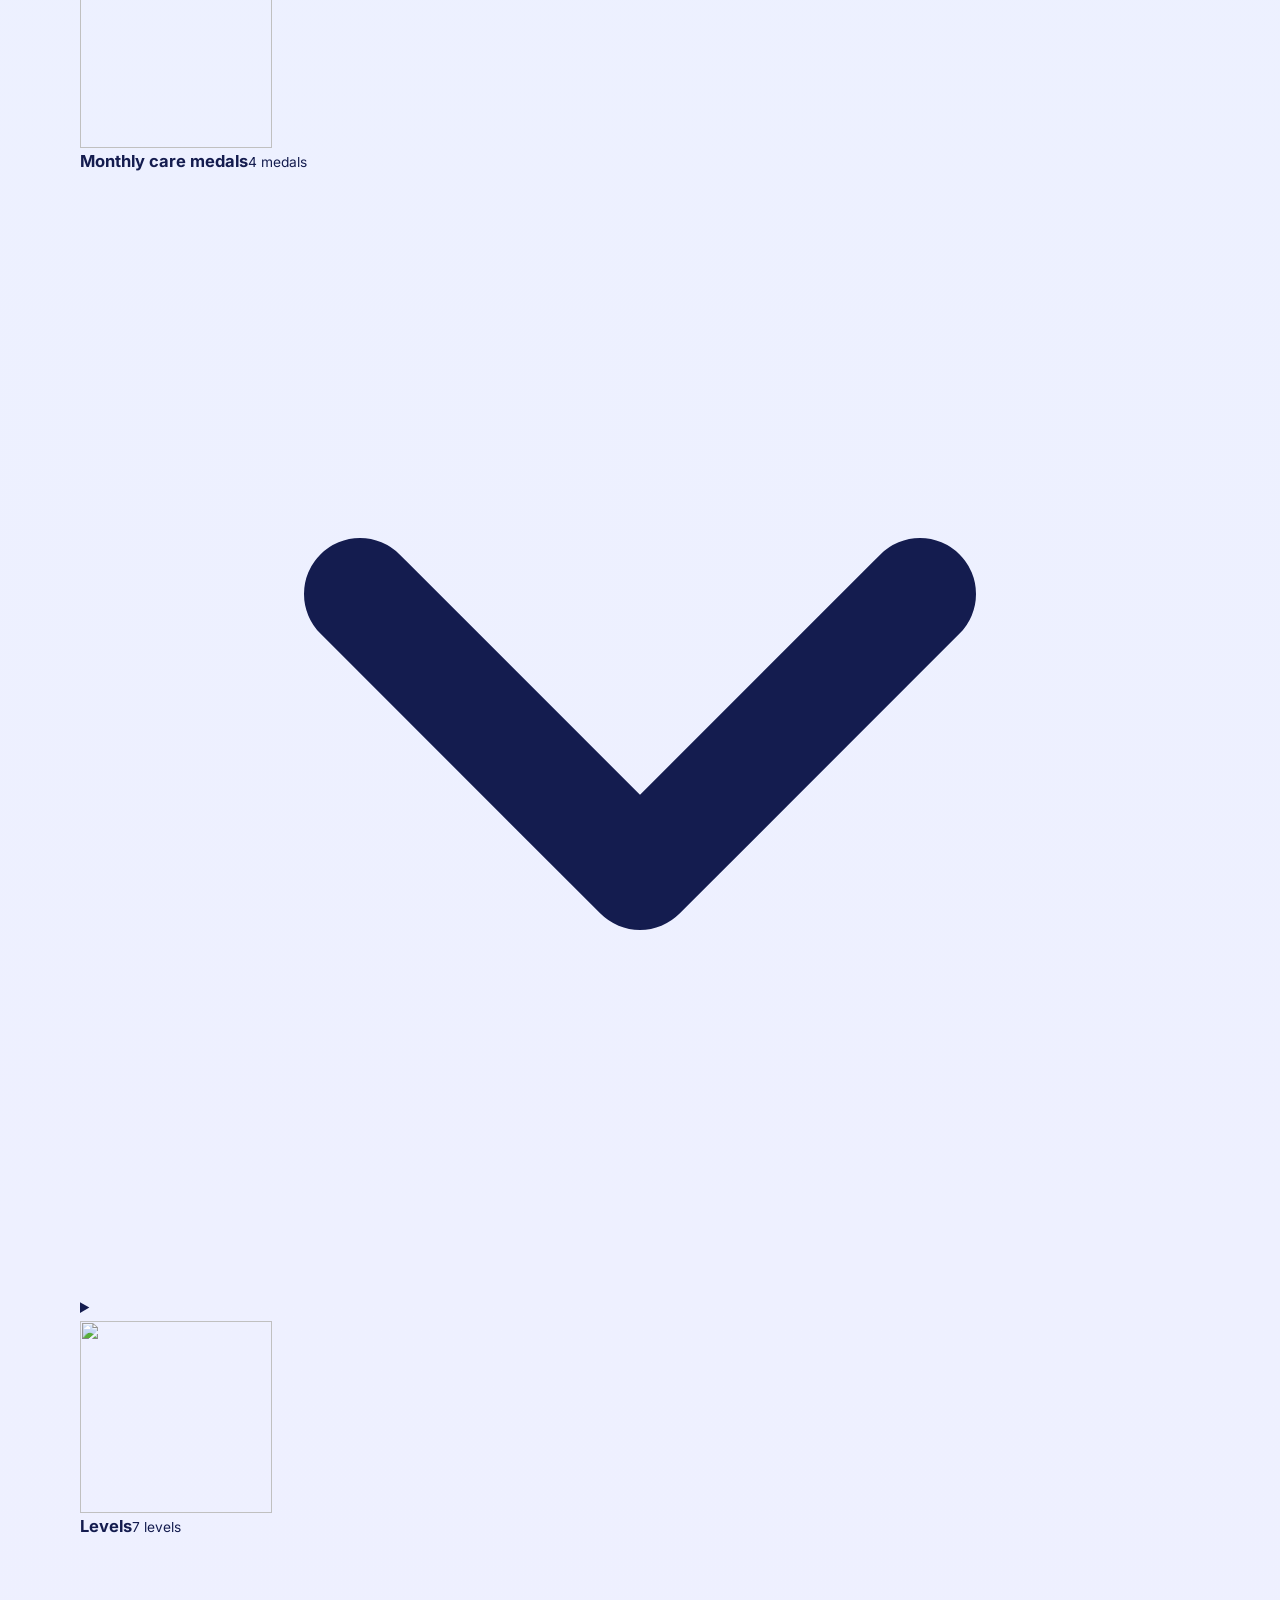
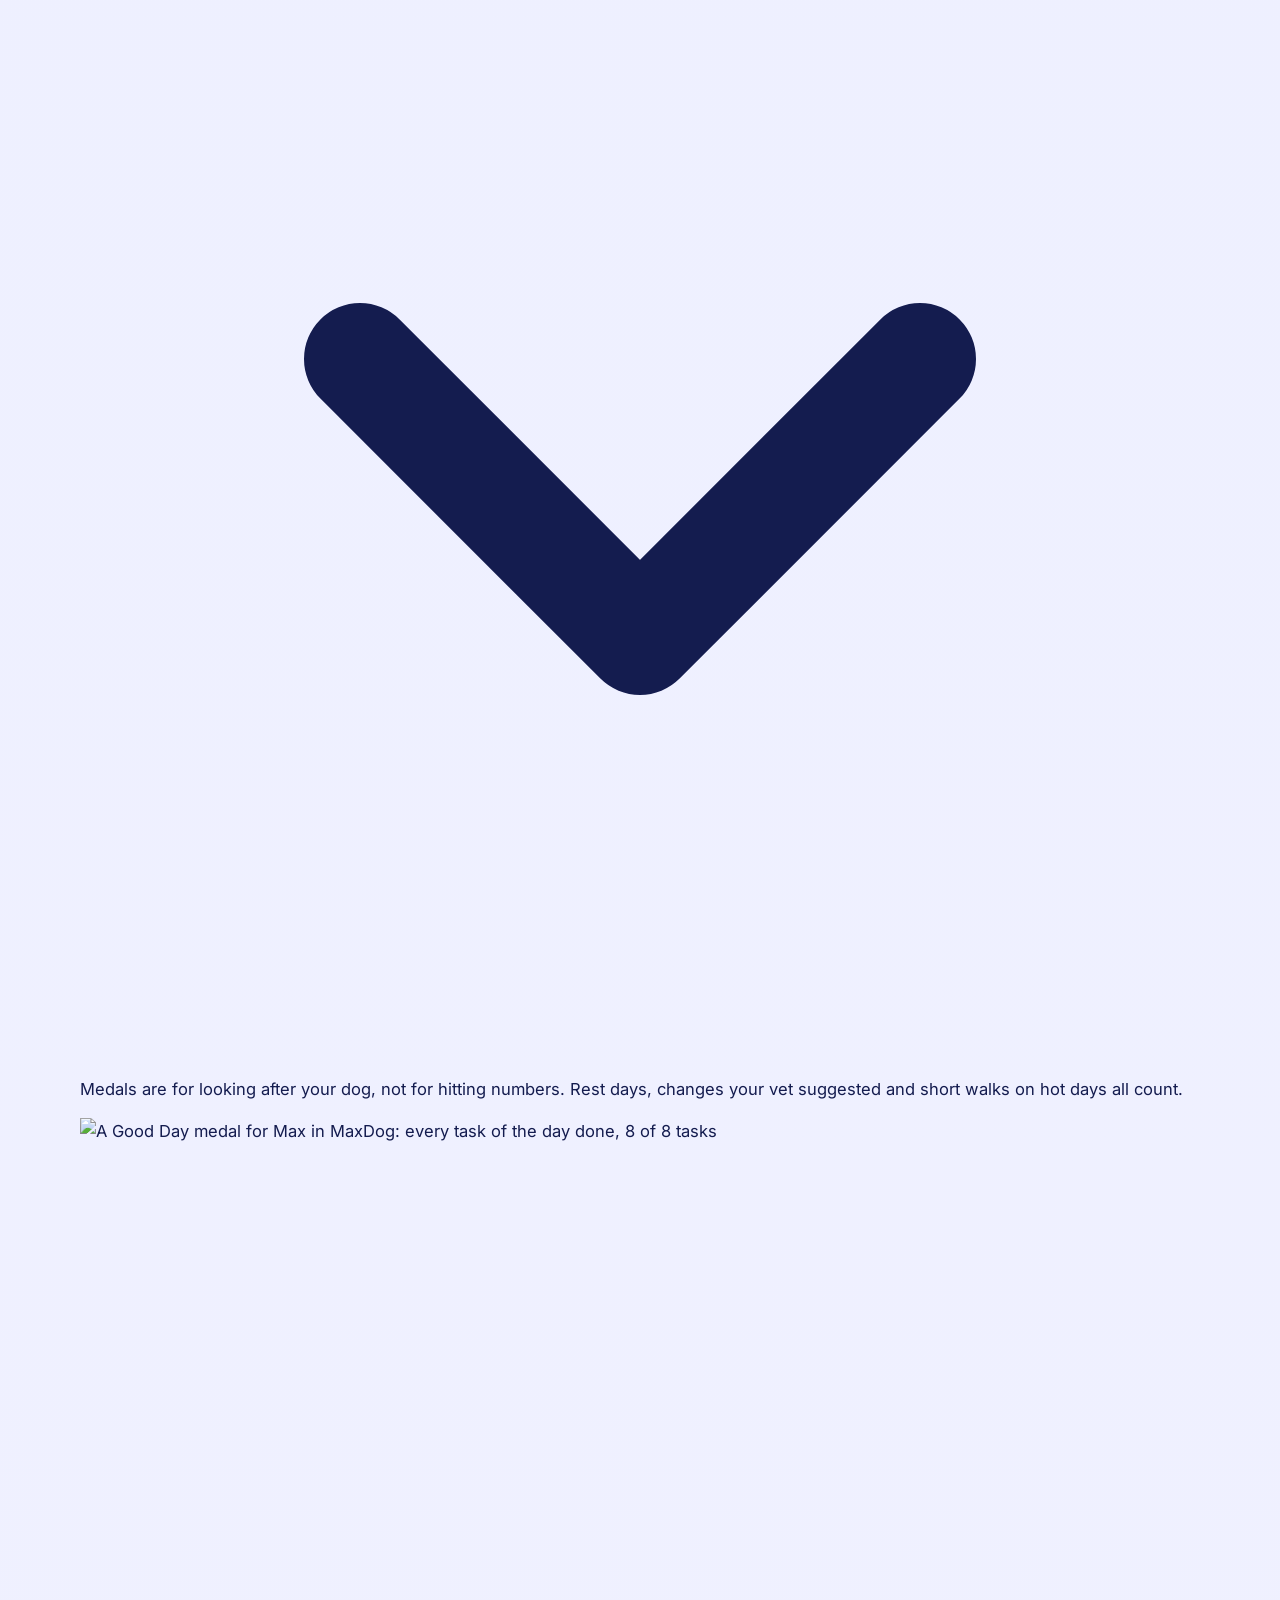
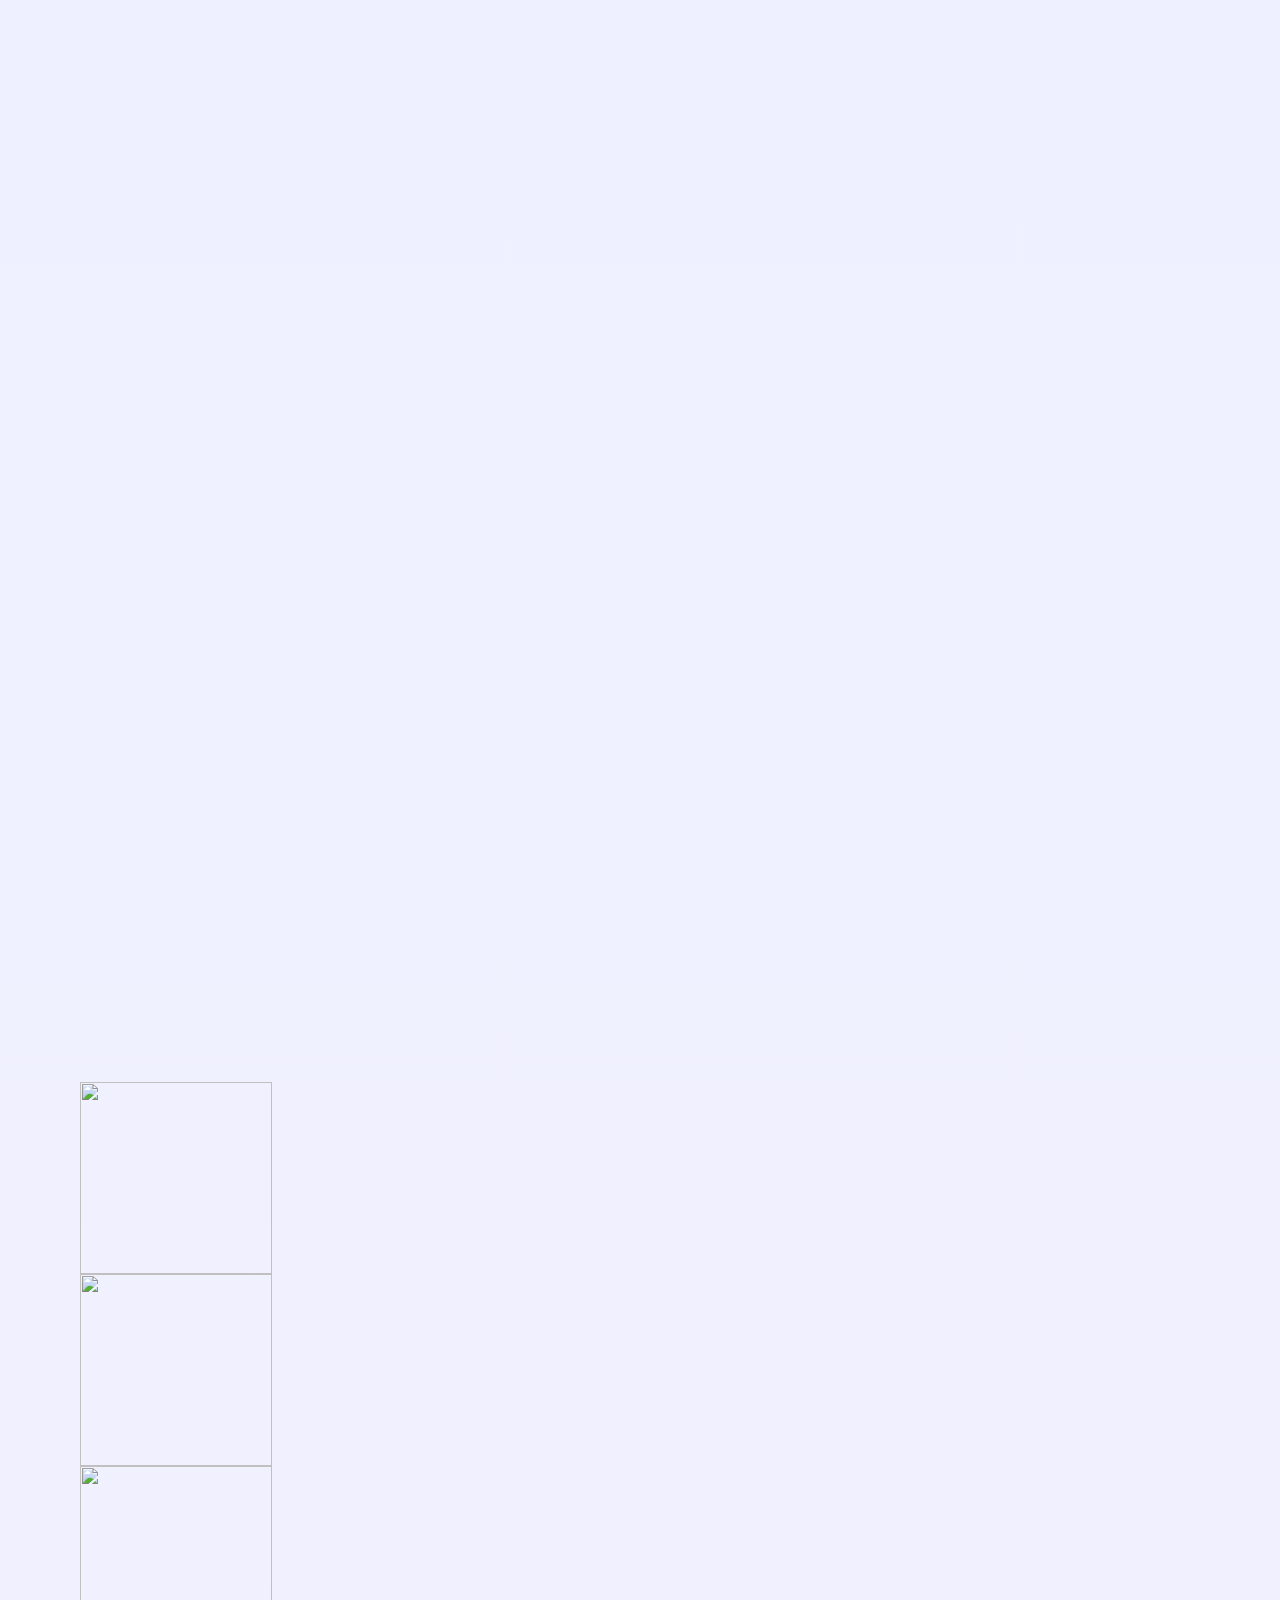
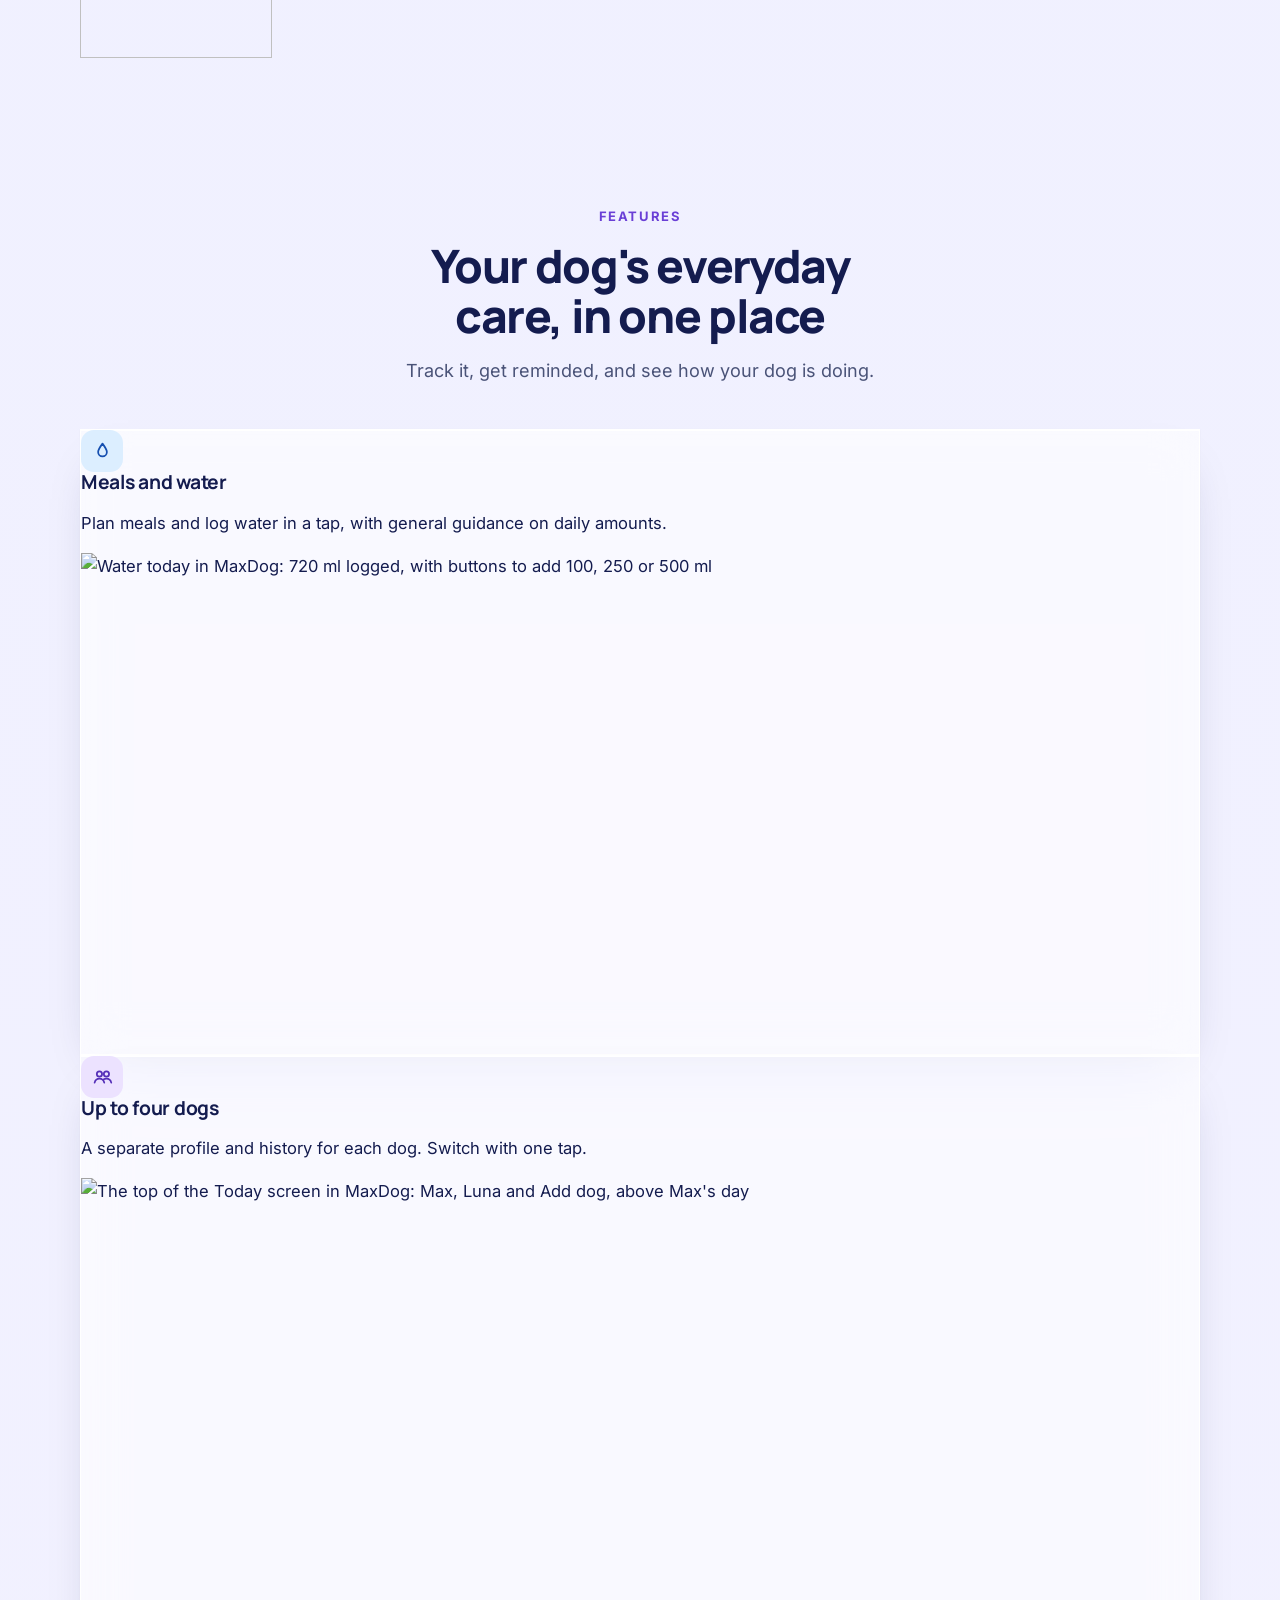
==== commit 455888f7: "Replace teaser with coming-soon homepage" ====
--- a/index.html
+++ b/index.html
@@ -3,25 +3,23 @@
 <head>
   <meta charset="utf-8">
   <meta name="viewport" content="width=device-width, initial-scale=1">
-  <title>MaxDog · Coming soon to iPhone</title>
-  <meta name="description" content="MaxDog is a new app for dog people, made to make everyday care feel calm and simple. Coming soon to iPhone and iPad.">
+  <title>MaxDog · Daily dog care, coming soon to iPhone and iPad</title>
+  <meta name="description" content="MaxDog keeps your dog's everyday care in one place: meals, water, walks, weight, medication and health records, with reminders. For iPhone and iPad. Free 14-day trial.">
   <meta name="theme-color" content="#E2F2FF">
   <link rel="canonical" href="https://maxdog.app/">
-  <link rel="icon" href="favicon-32.png" sizes="32x32" type="image/png">
-  <link rel="icon" href="favicon.png" sizes="64x64" type="image/png">
-  <link rel="apple-touch-icon" href="apple-touch-icon.png">
-  <link rel="preload" href="fonts/manrope-latin-800-normal.woff2" as="font" type="font/woff2" crossorigin>
-  <link rel="preload" href="fonts/inter-latin-400-normal.woff2" as="font" type="font/woff2" crossorigin>
-  <link rel="preload" href="img/max-full.webp" as="image">
-  <link rel="stylesheet" href="styles.css">
-
-  <!-- Social sharing preview -->
+  <link rel="icon" href="/favicon-32.png" sizes="32x32" type="image/png">
+  <link rel="icon" href="/favicon.png" sizes="64x64" type="image/png">
+  <link rel="apple-touch-icon" href="/apple-touch-icon.png">
+  <link rel="preload" href="/fonts/manrope-latin-800-normal.woff2" as="font" type="font/woff2" crossorigin>
+  <link rel="preload" href="/fonts/inter-latin-400-normal.woff2" as="font" type="font/woff2" crossorigin>
+  <link rel="preload" href="/img/max-full.webp" as="image">
+  <link rel="stylesheet" href="/styles.css">
   <meta property="og:type" content="website">
   <meta property="og:site_name" content="MaxDog">
-  <meta property="og:title" content="MaxDog · Coming soon to iPhone">
-  <meta property="og:description" content="A new app for dog people. Raise a happy dog, one day at a time.">
+  <meta property="og:title" content="MaxDog · Daily dog care, coming soon to iPhone and iPad">
+  <meta property="og:description" content="Track meals, water, walks, weight and health records, with reminders. Free 14-day trial.">
   <meta property="og:url" content="https://maxdog.app/">
-  <meta property="og:image" content="https://maxdog.app/og-image.png">
+  <meta property="og:image" content="https://maxdog.app/og-default.png">
   <meta property="og:image:width" content="1200">
   <meta property="og:image:height" content="630">
   <meta name="twitter:card" content="summary_large_image">
@@ -35,15 +33,15 @@
 
   <header class="site-header">
     <div class="nav glass">
-      <a class="brand" href="./" aria-label="MaxDog home">
-        <img class="brand-logo" src="img/logo-160.png" width="52" height="52" alt="">
+      <a class="brand" href="/" aria-label="MaxDog home">
+        <img class="brand-logo" src="/img/logo-160.png" width="52" height="52" alt="">
         <span class="brand-name">MaxDog</span>
       </a>
       <nav class="nav-links" aria-label="Main">
-        <a class="hide-sm" href="#peek">Sneak peek</a>
-        <a href="privacy.html">Privacy</a>
-        <a href="terms.html">Terms</a>
-        <a href="support.html">Support</a>
+        <a class="hide-sm" href="#features">Features</a>
+        <a href="/privacy.html">Privacy</a>
+        <a href="/terms.html">Terms</a>
+        <a href="/support.html">Support</a>
         <span class="pill-soon"><i></i>Coming soon</span>
       </nav>
     </div>
@@ -59,69 +57,384 @@
             Coming soon to iPhone &amp; iPad
           </span>
           <h1>Raise a happy dog, <span class="hl">one day at a time.</span></h1>
-          <p class="lede">MaxDog is a new app for dog people, made to make everyday care feel calm and simple. We're putting the finishing touches on it right now.</p>
+          <p class="lede">MaxDog keeps your dog's everyday care in one calm place. Track meals, water, walks, weight and health records, get reminders for the care you set up, and check your dog's day from a widget.</p>
           <div class="hero-cta">
-            <span class="store-badge" role="img" aria-label="Coming soon on the App Store">
-              <svg viewBox="0 0 24 24" fill="none" stroke="currentColor" stroke-width="1.8" stroke-linecap="round" stroke-linejoin="round" aria-hidden="true"><rect x="6" y="2.5" width="12" height="19" rx="3"/><path d="M10.5 18.5h3"/></svg>
-              <span><small>Coming soon on the</small><b>App Store</b></span>
-            </span>
-            <a class="btn btn-ghost" href="#peek">Take a peek
+            <span class="soon-btn"><svg viewBox="0 0 24 24" fill="none" stroke="currentColor" stroke-width="1.8" stroke-linecap="round" stroke-linejoin="round" aria-hidden="true"><rect x="6" y="2.5" width="12" height="19" rx="3"/><path d="M10.5 18.5h3"/></svg>Coming soon to iPhone &amp; iPad</span>
+            <a class="btn btn-ghost" href="#features">See what's inside
               <svg class="arrow" viewBox="0 0 24 24" fill="none" stroke="currentColor" stroke-width="2.2" stroke-linecap="round" stroke-linejoin="round" aria-hidden="true"><path d="M12 5v14M6 13l6 6 6-6"/></svg>
             </a>
           </div>
           <ul class="hero-note">
             <li><svg viewBox="0 0 24 24" fill="none" stroke="currentColor" stroke-width="2.6" stroke-linecap="round" stroke-linejoin="round" aria-hidden="true"><use href="#tick"/></svg>Free 14-day trial</li>
-            <li><svg viewBox="0 0 24 24" fill="none" stroke="currentColor" stroke-width="2.6" stroke-linecap="round" stroke-linejoin="round" aria-hidden="true"><use href="#tick"/></svg>iPhone &amp; iPad</li>
-            <li><svg viewBox="0 0 24 24" fill="none" stroke="currentColor" stroke-width="2.6" stroke-linecap="round" stroke-linejoin="round" aria-hidden="true"><use href="#tick"/></svg>Android coming next</li>
+            <li><svg viewBox="0 0 24 24" fill="none" stroke="currentColor" stroke-width="2.6" stroke-linecap="round" stroke-linejoin="round" aria-hidden="true"><use href="#tick"/></svg>Up to four dogs</li>
+            <li><svg viewBox="0 0 24 24" fill="none" stroke="currentColor" stroke-width="2.6" stroke-linecap="round" stroke-linejoin="round" aria-hidden="true"><use href="#tick"/></svg>No account needed</li>
           </ul>
           <p class="hero-fine">Free trial for eligible new subscribers. Subscription required after the trial.</p>
         </div>
 
-        <!-- Max and Luna, looking up at what's coming -->
         <div class="pack-stage">
           <div class="disc" aria-hidden="true"></div>
           <div class="shadow shadow-max" aria-hidden="true"></div>
           <div class="shadow shadow-luna" aria-hidden="true"></div>
-          <img class="dog dog-max" src="img/max-full.webp" width="545" height="1000" alt="Max, a blue dog, sitting and looking up">
-          <img class="dog dog-luna" src="img/luna-full.webp" width="515" height="680" alt="Luna, a fluffy lavender dog, sitting and looking up">
+          <img class="dog dog-max" src="/img/max-full.webp" width="545" height="1000" alt="Max, a blue dog, sitting and looking up">
+          <img class="dog dog-luna" src="/img/luna-full.webp" width="515" height="680" alt="Luna, a fluffy lavender dog, sitting and looking up">
 
           <div class="float float-a glass" aria-hidden="true">
-            <img class="f-app" src="img/logo-160.png" alt="">
-            <span>Something's coming<small>MaxDog · stay tuned</small></span>
-          </div>
-        </div>
-      </div>
-    </section>
-
-    <!-- ================= SNEAK PEEK ================= -->
-    <section id="peek" class="glance">
-      <div class="wrap glance-grid">
-        <div class="stage peek-stage">
-          <img class="peek-phone" src="img/peek.webp" width="301" height="641" alt="A blurred preview of the MaxDog app">
-          <span class="peek-lock glass" aria-hidden="true">
-            <svg viewBox="0 0 24 24" fill="none" stroke="currentColor" stroke-width="2" stroke-linecap="round" stroke-linejoin="round"><rect x="5" y="11" width="14" height="10" rx="2.5"/><path d="M8 11V8a4 4 0 0 1 8 0v3"/></svg>
-            Full reveal soon
-          </span>
-        </div>
-
-        <div class="glance-copy">
-          <div class="kicker">Sneak peek</div>
-          <h2>We can't show you everything yet</h2>
-          <p class="lede">Here's what we can say: MaxDog brings what your dog needs into one calm place, made for real life with a dog.</p>
+            <img class="f-app" src="/img/logo-160.png" alt="">
+            <span>Up to four dogs<small>A profile for each one</small></span>
+          </div>
+          <div class="float float-b glass" aria-hidden="true">
+            <span class="f-ico bg-amber"><svg viewBox="0 0 24 24" fill="none" stroke="currentColor" stroke-width="2" stroke-linecap="round" stroke-linejoin="round"><circle cx="12" cy="15" r="5.5"/><path d="M8.5 10.5L6 3h4l2 5 2-5h4l-2.5 7.5"/></svg></span>
+            <span>Medals for logging care<small>Daily, weekly, monthly</small></span>
+          </div>
+          <div class="float float-c glass" aria-hidden="true">
+            <span class="f-ico bg-blue"><svg viewBox="0 0 24 24" fill="none" stroke="currentColor" stroke-width="2" stroke-linecap="round" stroke-linejoin="round"><path d="M14 3H7a2 2 0 0 0-2 2v14a2 2 0 0 0 2 2h10a2 2 0 0 0 2-2V8z"/><path d="M14 3v5h5M9 13h6M9 17h4"/></svg></span>
+            <span>Health summary PDF<small>Share it with your vet</small></span>
+          </div>
+        </div>
+      </div>
+    </section>
+
+    <!-- ================= FOUR TABS ================= -->
+    <section id="inside">
+      <div class="wrap">
+        <div class="sec-head">
+          <p class="kicker">Inside the app</p>
+          <h2>Four tabs. One calm routine.</h2>
+          <p>Everything has its place, so you can find it fast. On iPad, the same four tabs use the bigger screen.</p>
+        </div>
+        <div class="app-stage">
+          <div class="theme-switch" role="group" aria-label="App appearance">
+            <button type="button" data-set-theme="light" aria-pressed="true"><svg viewBox="0 0 24 24" fill="none" stroke="currentColor" stroke-width="2" stroke-linecap="round" stroke-linejoin="round" aria-hidden="true"><circle cx="12" cy="12" r="4"/><path d="M12 2v2M12 20v2M4.9 4.9l1.4 1.4M17.7 17.7l1.4 1.4M2 12h2M20 12h2M4.9 19.1l1.4-1.4M17.7 6.3l1.4-1.4"/></svg>Light</button>
+            <button type="button" data-set-theme="dark" aria-pressed="false"><svg viewBox="0 0 24 24" fill="none" stroke="currentColor" stroke-width="2" stroke-linecap="round" stroke-linejoin="round" aria-hidden="true"><path d="M20 14.5A8 8 0 0 1 9.5 4a8 8 0 1 0 10.5 10.5z"/></svg>Dark</button>
+          </div>
+        <div class="tabs-row with-shots">
+          <div class="tab-card glass">
+            <img class="shot" src="/img/screens/today.webp" data-dark="/img/screens/today-dark.webp" width="720" height="1564" loading="lazy" alt="The Today screen in MaxDog: Max's day, 3 of 7 tasks done, next task Lunch at 13:00, and the rest of the day's plan">
+            <div class="tab-cap">
+              <span class="tab-ico"><svg viewBox="0 0 24 24" fill="none" stroke="currentColor" stroke-width="2" stroke-linecap="round" stroke-linejoin="round" aria-hidden="true"><circle cx="12" cy="12" r="4"/><path d="M12 2v2M12 20v2M4.9 4.9l1.4 1.4M17.7 17.7l1.4 1.4M2 12h2M20 12h2M4.9 19.1l1.4-1.4M17.7 6.3l1.4-1.4"/></svg></span>
+              <h3>Today</h3>
+              <p>Your dog's plan, care logs and reminders.</p>
+            </div>
+          </div>
+          <div class="tab-card glass">
+            <img class="shot" src="/img/screens/growth.webp" data-dark="/img/screens/growth-dark.webp" width="720" height="1564" loading="lazy" alt="The Growth screen in MaxDog: Max's current stage, Early growth, with tips under Focus now">
+            <div class="tab-cap">
+              <span class="tab-ico"><svg viewBox="0 0 24 24" fill="none" stroke="currentColor" stroke-width="2" stroke-linecap="round" stroke-linejoin="round" aria-hidden="true"><path d="M4 20h16"/><path d="M5 16l4.5-4.5 3 3L19 8"/><path d="M15 8h4v4"/></svg></span>
+              <h3>Growth</h3>
+              <p>Life stages explained, plus a weight history.</p>
+            </div>
+          </div>
+          <div class="tab-card glass">
+            <img class="shot" src="/img/screens/water.webp" data-dark="/img/screens/water-dark.webp" width="720" height="1564" loading="lazy" alt="The Water screen in Care: 720 ml logged today, with buttons to add 100, 250 or 500 ml">
+            <div class="tab-cap">
+              <span class="tab-ico"><svg viewBox="0 0 24 24" fill="none" stroke="currentColor" stroke-width="2" stroke-linecap="round" stroke-linejoin="round" aria-hidden="true"><path d="M12 20s-7-4.4-7-10a4 4 0 0 1 7-2.6A4 4 0 0 1 19 10c0 5.6-7 10-7 10z"/></svg></span>
+              <h3>Care</h3>
+              <p>Feeding, water, grooming, medication and health records.</p>
+            </div>
+          </div>
+          <div class="tab-card glass">
+            <img class="shot" src="/img/screens/profile.webp" data-dark="/img/screens/profile-dark.webp" width="720" height="1564" loading="lazy" alt="The Profile screen in MaxDog: Max, a 7-month-old Golden Retriever, with his recent medals">
+            <div class="tab-cap">
+              <span class="tab-ico"><svg viewBox="0 0 24 24" fill="none" stroke="currentColor" stroke-width="2" stroke-linecap="round" stroke-linejoin="round" aria-hidden="true"><ellipse cx="12" cy="16.2" rx="4.4" ry="3.6"/><circle cx="5.6" cy="10.4" r="1.9"/><circle cx="9.4" cy="6.2" r="1.9"/><circle cx="14.6" cy="6.2" r="1.9"/><circle cx="18.4" cy="10.4" r="1.9"/></svg></span>
+              <h3>Profile</h3>
+              <p>Each dog's profile, medals and your settings.</p>
+            </div>
+          </div>
+        </div>
+        </div>
+      </div>
+    </section>
+
+    <!-- ================= WIDGETS & SIRI ================= -->
+    <section id="widgets">
+      <div class="wrap widgets-grid">
+        <div class="widgets-copy">
+          <p class="kicker">Widgets and Siri</p>
+          <h2>Your dog's day, right on your Home Screen</h2>
+          <p class="lede">Add a MaxDog widget to your Home Screen or Lock Screen to see your dog's next task and today's progress. Mark a task done or log water without opening the app.</p>
           <ul class="points">
             <li>
-              <span class="p-ico bg-blue"><svg viewBox="0 0 24 24" fill="none" stroke="currentColor" stroke-width="2" stroke-linecap="round" stroke-linejoin="round" aria-hidden="true"><path d="M12 21v-8"/><path d="M12 13c0-4 3-7 8-7 0 4-3 7-8 7z"/><path d="M12 15c0-3-2.5-5.5-7-5.5 0 3 2.5 5.5 7 5.5z"/></svg></span>
-              <div><b>Every stage of life</b><span>From first wobbly steps to wise old naps.</span></div>
+              <span class="p-ico bg-blue"><svg viewBox="0 0 24 24" fill="none" stroke="currentColor" stroke-width="2" stroke-linecap="round" stroke-linejoin="round" aria-hidden="true"><rect x="3.5" y="3.5" width="7" height="7" rx="2"/><rect x="13.5" y="3.5" width="7" height="7" rx="2"/><rect x="3.5" y="13.5" width="17" height="7" rx="2"/></svg></span>
+              <div><b>Widgets in every size</b><span>Small, medium and large on the Home Screen, plus Lock Screen widgets. Tap your dog's name to switch dogs.</span></div>
             </li>
             <li>
-              <span class="p-ico bg-violet"><svg viewBox="0 0 24 24" fill="none" stroke="currentColor" stroke-width="2" stroke-linecap="round" stroke-linejoin="round" aria-hidden="true"><rect x="3.5" y="3.5" width="17" height="17" rx="5"/><path d="M8 12.5l3 3 5-6"/></svg></span>
-              <div><b>Less to remember</b><span>MaxDog keeps track, so you can enjoy the walk.</span></div>
+              <span class="p-ico bg-violet"><svg viewBox="0 0 24 24" fill="none" stroke="currentColor" stroke-width="2" stroke-linecap="round" stroke-linejoin="round" aria-hidden="true"><rect x="9" y="3" width="6" height="11" rx="3"/><path d="M5.5 11a6.5 6.5 0 0 0 13 0M12 17.5V21"/></svg></span>
+              <div><b>Just ask Siri</b><span>“Log water in MaxDog”, “What's next in MaxDog” or “Mark the next task done in MaxDog”.</span></div>
             </li>
             <li>
-              <span class="p-ico bg-mint"><svg viewBox="0 0 24 24" fill="none" stroke="currentColor" stroke-width="2" stroke-linecap="round" stroke-linejoin="round" aria-hidden="true"><path d="M12 3l1.8 5.2L19 10l-5.2 1.8L12 17l-1.8-5.2L5 10l5.2-1.8z"/><path d="M19 16l.8 2.2L22 19l-2.2.8L19 22l-.8-2.2L16 19l2.2-.8z"/></svg></span>
-              <div><b>Calm by design</b><span>Thoughtful details and no clutter, so care feels easy.</span></div>
+              <span class="p-ico bg-mint"><svg viewBox="0 0 24 24" fill="none" stroke="currentColor" stroke-width="2" stroke-linecap="round" stroke-linejoin="round" aria-hidden="true"><path d="M12 3c3 4 5 6.6 5 9.5a5 5 0 0 1-10 0C7 9.6 9 7 12 3z"/></svg></span>
+              <div><b>Log water from Control Center</b><span>On iOS 18 and later, add a Log water control.</span></div>
             </li>
           </ul>
+          <p class="fine">Widgets and Siri actions are part of the MaxDog subscription.</p>
+        </div>
+        <div class="widget-visual">
+        <div class="widget-scene" data-tilt>
+          <div class="ws-tilt">
+            <div class="ws-wall" aria-hidden="true"><span class="ws-blob b1"></span><span class="ws-blob b2"></span><span class="ws-blob b3"></span><span class="ws-sheen"></span></div>
+            <div class="ws-layer ws-medium" style="--d:1"><div class="ws-bob">
+              <img class="w-medium" src="/img/widget-medium.webp" data-dark="/img/widget-medium-dark.webp" width="728" height="340" loading="lazy" alt="Medium MaxDog widget: Max, 3 of 7 tasks done, next task Lunch at 13:00 with the rest of the day below, 220 ml of water today, with buttons to mark done and add 250 ml">
+            </div></div>
+            <div class="ws-layer ws-small" style="--d:1.8"><div class="ws-bob">
+              <img class="w-small" src="/img/widget-small.webp" data-dark="/img/widget-small-dark.webp" width="510" height="510" loading="lazy" alt="Small MaxDog widget: Max, 3 of 7 tasks done, next task Lunch at 13:00, with a Done button">
+            </div></div>
+            <div class="ws-layer ws-siri" style="--d:2.6" aria-hidden="true"><div class="ws-bob">
+              <span class="siri-orb"></span><span>“What's next in MaxDog?”</span>
+            </div></div>
+            <div class="ws-layer ws-control" style="--d:2.2" aria-hidden="true"><div class="ws-bob">
+              <span class="ctl"><svg viewBox="0 0 24 24" fill="none" stroke="currentColor" stroke-width="2.2" stroke-linecap="round" stroke-linejoin="round"><path d="M12 3c3 4 5 6.6 5 9.5a5 5 0 0 1-10 0C7 9.6 9 7 12 3z"/></svg></span><span class="ctl-label">Log water</span>
+            </div></div>
+          </div>
+        </div>
+          <div class="theme-switch" role="group" aria-label="App appearance">
+            <button type="button" data-set-theme="light" aria-pressed="true"><svg viewBox="0 0 24 24" fill="none" stroke="currentColor" stroke-width="2" stroke-linecap="round" stroke-linejoin="round" aria-hidden="true"><circle cx="12" cy="12" r="4"/><path d="M12 2v2M12 20v2M4.9 4.9l1.4 1.4M17.7 17.7l1.4 1.4M2 12h2M20 12h2M4.9 19.1l1.4-1.4M17.7 6.3l1.4-1.4"/></svg>Light</button>
+            <button type="button" data-set-theme="dark" aria-pressed="false"><svg viewBox="0 0 24 24" fill="none" stroke="currentColor" stroke-width="2" stroke-linecap="round" stroke-linejoin="round" aria-hidden="true"><path d="M20 14.5A8 8 0 0 1 9.5 4a8 8 0 1 0 10.5 10.5z"/></svg>Dark</button>
+          </div>
+        </div>
+      </div>
+    </section>
+
+    <!-- ================= MEDALS ================= -->
+    <section id="medals">
+      <div class="wrap">
+        <div class="medals-hall">
+          <div class="mh-copy">
+            <p class="kicker">Medals</p>
+            <h2>Celebrate the good days</h2>
+            <p class="mh-lede">Every task you tick off counts. Finish the day's plan and your dog earns a Good Day medal. Good days grow into weekly and monthly medals.</p>
+            <p class="mg-hint"><svg viewBox="0 0 24 24" fill="none" stroke="currentColor" stroke-width="2" stroke-linecap="round" stroke-linejoin="round" aria-hidden="true"><path d="M9 11V5.5a1.5 1.5 0 0 1 3 0V10m0-1.5a1.5 1.5 0 0 1 3 0V11m0-1a1.5 1.5 0 0 1 3 0v4.5a6 6 0 0 1-6 6h-.6a6 6 0 0 1-4.6-2.2L4.6 15a1.6 1.6 0 0 1 2.4-2.1L9 15"/></svg>Open a group to see its medals.</p>
+            <div class="mgroups">
+              <details class="mg" name="medal-groups">
+                <summary>
+                  <img class="mg-art" src="/img/medals/medal_day.webp" width="192" height="192" loading="lazy" alt="">
+                  <span class="mg-t"><b>Daily medals</b><small>2 medals</small></span>
+                  <span class="mg-chev" aria-hidden="true"><svg viewBox="0 0 24 24" fill="none" stroke="currentColor" stroke-width="2.4" stroke-linecap="round" stroke-linejoin="round"><path d="M6 9l6 6 6-6"/></svg></span>
+                </summary>
+                <ul class="mg-list">
+                  <li><img src="/img/medals/medal_day.webp" width="192" height="192" loading="lazy" alt=""><div><b>Good Day</b><span>Every task you planned for the day, done.</span></div></li>
+                  <li><img src="/img/medals/medal_first_day.webp" width="192" height="192" loading="lazy" alt=""><div><b>First Good Day</b><span>Your dog's very first full day.</span></div></li>
+                </ul>
+              </details>
+              <details class="mg" name="medal-groups">
+                <summary>
+                  <img class="mg-art" src="/img/medals/medal_week_perfect.webp" width="192" height="192" loading="lazy" alt="">
+                  <span class="mg-t"><b>Weekly medals</b><small>3 medals</small></span>
+                  <span class="mg-chev" aria-hidden="true"><svg viewBox="0 0 24 24" fill="none" stroke="currentColor" stroke-width="2.4" stroke-linecap="round" stroke-linejoin="round"><path d="M6 9l6 6 6-6"/></svg></span>
+                </summary>
+                <ul class="mg-list">
+                  <li><img src="/img/medals/medal_week_steady.webp" width="192" height="192" loading="lazy" alt=""><div><b>Steady Week</b><span>5 good days in one week.</span></div></li>
+                  <li><img src="/img/medals/medal_week_strong.webp" width="192" height="192" loading="lazy" alt=""><div><b>Strong Week</b><span>6 good days in one week.</span></div></li>
+                  <li><img src="/img/medals/medal_week_perfect.webp" width="192" height="192" loading="lazy" alt=""><div><b>Perfect Week</b><span>A good day, every day of the week.</span></div></li>
+                </ul>
+              </details>
+              <details class="mg" name="medal-groups">
+                <summary>
+                  <img class="mg-art" src="/img/medals/medal_month_perfect.webp" width="192" height="192" loading="lazy" alt="">
+                  <span class="mg-t"><b>Monthly medals</b><small>3 medals</small></span>
+                  <span class="mg-chev" aria-hidden="true"><svg viewBox="0 0 24 24" fill="none" stroke="currentColor" stroke-width="2.4" stroke-linecap="round" stroke-linejoin="round"><path d="M6 9l6 6 6-6"/></svg></span>
+                </summary>
+                <ul class="mg-list">
+                  <li><img src="/img/medals/medal_month_steady.webp" width="192" height="192" loading="lazy" alt=""><div><b>Steady Month</b><span>3 weekly medals in one month.</span></div></li>
+                  <li><img src="/img/medals/medal_month_strong.webp" width="192" height="192" loading="lazy" alt=""><div><b>Strong Month</b><span>4 weekly medals in one month.</span></div></li>
+                  <li><img src="/img/medals/medal_month_perfect.webp" width="192" height="192" loading="lazy" alt=""><div><b>Perfect Month</b><span>4 weekly medals, and 3 of them are Perfect Weeks.</span></div></li>
+                </ul>
+              </details>
+              <details class="mg" name="medal-groups">
+                <summary>
+                  <img class="mg-art" src="/img/medals/medal_cat_meals.webp" width="192" height="192" loading="lazy" alt="">
+                  <span class="mg-t"><b>Monthly care medals</b><small>4 medals</small></span>
+                  <span class="mg-chev" aria-hidden="true"><svg viewBox="0 0 24 24" fill="none" stroke="currentColor" stroke-width="2.4" stroke-linecap="round" stroke-linejoin="round"><path d="M6 9l6 6 6-6"/></svg></span>
+                </summary>
+                <ul class="mg-list">
+                  <li><img src="/img/medals/medal_cat_meals.webp" width="192" height="192" loading="lazy" alt=""><div><b>Full Bowl Month</b><span>At least 90% of the month's meals done.</span></div></li>
+                  <li><img src="/img/medals/medal_cat_walks.webp" width="192" height="192" loading="lazy" alt=""><div><b>Happy Paws Month</b><span>At least 90% of the month's walks done.</span></div></li>
+                  <li><img src="/img/medals/medal_cat_water.webp" width="192" height="192" loading="lazy" alt=""><div><b>Hydration Month</b><span>At least 90% of the month's water care done.</span></div></li>
+                  <li><img src="/img/medals/medal_cat_care.webp" width="192" height="192" loading="lazy" alt=""><div><b>Care Keeper Month</b><span>At least 90% of the month's care tasks done.</span></div></li>
+                </ul>
+                <p class="mg-foot">Each one counts when at least 20 are planned in the month.</p>
+              </details>
+              <details class="mg" name="medal-groups">
+                <summary>
+                  <img class="mg-art" src="/img/medals/level_7.webp" width="192" height="192" loading="lazy" alt="">
+                  <span class="mg-t"><b>Levels</b><small>7 levels</small></span>
+                  <span class="mg-chev" aria-hidden="true"><svg viewBox="0 0 24 24" fill="none" stroke="currentColor" stroke-width="2.4" stroke-linecap="round" stroke-linejoin="round"><path d="M6 9l6 6 6-6"/></svg></span>
+                </summary>
+                <div class="mg-levels">
+                  <div class="lv"><img src="/img/medals/level_1.webp" width="192" height="192" loading="lazy" alt=""><b>Level 1</b><span>Newcomer</span></div>
+                  <div class="lv"><img src="/img/medals/level_4.webp" width="192" height="192" loading="lazy" alt=""><b>Level 4</b><span>Devoted Owner</span></div>
+                  <div class="lv"><img src="/img/medals/level_7.webp" width="192" height="192" loading="lazy" alt=""><b>Level 7</b><span>Best Friend</span></div>
+                </div>
+                <p class="mg-foot">One point for every task done, up to 12 a day. Newcomer, Companion, Reliable Owner, Devoted Owner, Guardian, Pack Leader and Best Friend.</p>
+              </details>
+            </div>
+            <p class="mh-note">Medals are for looking after your dog, not for hitting numbers. Rest days, changes your vet suggested and short walks on hot days all count.</p>
+          </div>
+          <div class="mh-visual">
+            <span class="mh-glow" aria-hidden="true"></span>
+            <img class="shot" src="/img/screens/medals.webp" data-dark="/img/screens/medals-dark.webp" width="720" height="1564" loading="lazy" alt="A Good Day medal for Max in MaxDog: every task of the day done, 8 of 8 tasks">
+            <img class="mh-float f1" src="/img/medals/medal_week_perfect.webp" width="192" height="192" loading="lazy" alt="">
+            <img class="mh-float f2" src="/img/medals/medal_month_perfect.webp" width="192" height="192" loading="lazy" alt="">
+            <img class="mh-float f3" src="/img/medals/medal_first_day.webp" width="192" height="192" loading="lazy" alt="">
+          </div>
+        </div>
+      </div>
+    </section>
+
+    <!-- ================= FEATURES ================= -->
+    <section id="features">
+      <div class="wrap">
+        <div class="sec-head">
+          <p class="kicker">Features</p>
+          <h2>Your dog's everyday care, in one place</h2>
+          <p>Track it, get reminded, and see how your dog is doing.</p>
+        </div>
+        <div class="showcase">
+          <div class="sc glass sc-water">
+            <div class="sc-copy">
+              <span class="t-chip bg-blue"><svg viewBox="0 0 24 24" fill="none" stroke="currentColor" stroke-width="2" stroke-linecap="round" stroke-linejoin="round" aria-hidden="true"><path d="M12 3c3 4 5 6.6 5 9.5a5 5 0 0 1-10 0C7 9.6 9 7 12 3z"/></svg></span>
+              <div><h3>Meals and water</h3><p>Plan meals and log water in a tap, with general guidance on daily amounts.</p></div>
+            </div>
+            <div class="sc-screen"><img src="/img/snips/water.webp" data-dark="/img/snips/water-dark.webp" width="900" height="501" loading="lazy" alt="Water today in MaxDog: 720 ml logged, with buttons to add 100, 250 or 500 ml"></div>
+          </div>
+          <div class="sc glass sc-dogs">
+            <div class="sc-copy">
+              <span class="t-chip bg-violet"><svg viewBox="0 0 24 24" fill="none" stroke="currentColor" stroke-width="2" stroke-linecap="round" stroke-linejoin="round" aria-hidden="true"><circle cx="8.5" cy="9" r="3"/><circle cx="16.5" cy="9" r="3"/><path d="M3 19c.8-3 3-4.5 5.5-4.5S13.2 16 14 19M13.5 15.2c.9-.5 1.9-.7 3-.7 2.5 0 4.7 1.5 5.5 4.5"/></svg></span>
+              <div><h3>Up to four dogs</h3><p>A separate profile and history for each dog. Switch with one tap.</p></div>
+            </div>
+            <div class="sc-screen"><img src="/img/snips/dogs.webp" data-dark="/img/snips/dogs-dark.webp" width="900" height="494" loading="lazy" alt="The top of the Today screen in MaxDog: Max, Luna and Add dog, above Max's day"></div>
+          </div>
+          <div class="sc glass sc-later">
+            <div class="sc-copy">
+              <span class="t-chip bg-amber"><svg viewBox="0 0 24 24" fill="none" stroke="currentColor" stroke-width="2" stroke-linecap="round" stroke-linejoin="round" aria-hidden="true"><path d="M6 16V11a6 6 0 0 1 12 0v5l1.5 2h-15z"/><path d="M10 20.5a2 2 0 0 0 4 0"/></svg></span>
+              <div><h3>Reminders</h3><p>Gentle reminders for meals, medication, vet visits and the other care you set up.</p></div>
+            </div>
+            <div class="sc-screen"><img src="/img/snips/later.webp" data-dark="/img/snips/later-dark.webp" width="900" height="559" loading="lazy" alt="Later today in MaxDog: Prepare questions for the vet at 18:00, Dinner at 19:00 and Example medicine at 20:00"></div>
+          </div>
+          <div class="sc glass sc-growth">
+            <div class="sc-copy">
+              <span class="t-chip bg-mint"><svg viewBox="0 0 24 24" fill="none" stroke="currentColor" stroke-width="2" stroke-linecap="round" stroke-linejoin="round" aria-hidden="true"><path d="M12 21v-8"/><path d="M12 13c0-4 3-7 8-7 0 4-3 7-8 7z"/><path d="M12 15c0-3-2.5-5.5-7-5.5 0 3 2.5 5.5 7 5.5z"/></svg></span>
+              <div><h3>Weight and growth</h3><p>Keep a weight history and get general guidance for each life stage.</p></div>
+            </div>
+            <div class="sc-screen"><img src="/img/snips/growth.webp" data-dark="/img/snips/growth-dark.webp" width="900" height="562" loading="lazy" alt="Current stage in MaxDog: Early growth, birth to 9 months, with a source and links to read more"></div>
+          </div>
+        </div>
+
+        <div class="also glass">
+          <h3 class="also-h">Also in MaxDog</h3>
+          <ul class="also-grid">
+            <li><span class="t-chip bg-mint"><svg viewBox="0 0 24 24" fill="none" stroke="currentColor" stroke-width="2" stroke-linecap="round" stroke-linejoin="round" aria-hidden="true"><path d="M5 19c2-6 5-3 7-8s4-6 7-6"/><circle cx="5" cy="19" r="2"/><circle cx="19" cy="5" r="2"/></svg></span><div><b>Walks and grooming</b><span>Plan them, then log them when they're done.</span></div></li>
+            <li><span class="t-chip bg-rose"><svg viewBox="0 0 24 24" fill="none" stroke="currentColor" stroke-width="2" stroke-linecap="round" stroke-linejoin="round" aria-hidden="true"><rect x="3" y="8.5" width="18" height="7" rx="3.5" transform="rotate(-40 12 12)"/><path d="M9.3 9.3l5.4 5.4"/></svg></span><div><b>Medication</b><span>Add medicines exactly as your vet prescribed. MaxDog never calculates doses.</span></div></li>
+            <li><span class="t-chip bg-blue"><svg viewBox="0 0 24 24" fill="none" stroke="currentColor" stroke-width="2" stroke-linecap="round" stroke-linejoin="round" aria-hidden="true"><path d="M12 3l7 3v5c0 4.5-3 8.3-7 10-4-1.7-7-5.5-7-10V6z"/><path d="M9 12l2 2 4-4"/></svg></span><div><b>Vaccinations and parasite protection</b><span>Keep the dates your vet gives you in one place.</span></div></li>
+            <li><span class="t-chip bg-amber"><svg viewBox="0 0 24 24" fill="none" stroke="currentColor" stroke-width="2" stroke-linecap="round" stroke-linejoin="round" aria-hidden="true"><rect x="5" y="3" width="14" height="18" rx="2.5"/><path d="M9 8h6M9 12h6M9 16h3"/></svg></span><div><b>Health log</b><span>Note symptoms and health events as they happen.</span></div></li>
+            <li><span class="t-chip bg-violet"><svg viewBox="0 0 24 24" fill="none" stroke="currentColor" stroke-width="2" stroke-linecap="round" stroke-linejoin="round" aria-hidden="true"><path d="M14 3H7a2 2 0 0 0-2 2v14a2 2 0 0 0 2 2h10a2 2 0 0 0 2-2V8z"/><path d="M14 3v5h5M9 13h6M9 17h4"/></svg></span><div><b>A summary for your vet</b><span>Create a health-summary PDF and share it with your vet.</span></div></li>
+            <li><span class="t-chip bg-rose"><svg viewBox="0 0 24 24" fill="none" stroke="currentColor" stroke-width="2" stroke-linecap="round" stroke-linejoin="round" aria-hidden="true"><path d="M12 5v14M5 12h14"/></svg></span><div><b>Emergency help</b><span>Warning signs, your vet's number and a search for an emergency vet near you.</span></div></li>
+            <li><span class="t-chip bg-mint"><svg viewBox="0 0 24 24" fill="none" stroke="currentColor" stroke-width="2" stroke-linecap="round" stroke-linejoin="round" aria-hidden="true"><rect x="3" y="6" width="18" height="13" rx="3"/><path d="M3 10h18M16 15h2"/></svg></span><div><b>Expenses</b><span>A simple record of what you spend on your dog.</span></div></li>
+            <li><span class="t-chip bg-amber"><svg viewBox="0 0 24 24" fill="none" stroke="currentColor" stroke-width="2" stroke-linecap="round" stroke-linejoin="round" aria-hidden="true"><circle cx="12" cy="15" r="5.5"/><path d="M8.5 10.5L6 3h4l2 5 2-5h4l-2.5 7.5"/></svg></span><div><b>Medals</b><span>Earn medals for logging care, day by day.</span></div></li>
+          </ul>
+        </div>
+      </div>
+    </section>
+
+    <!-- ================= PRIVACY ================= -->
+    <section id="privacy">
+      <div class="wrap">
+        <div class="vault glass">
+          <div class="vault-copy">
+            <p class="kicker">Privacy</p>
+            <h2>Your dog's records stay on your iPhone. <span class="hl">No account.</span></h2>
+            <p class="vault-lede">There's nothing to sign up for. No MaxDog server, no cloud sync, and no ads, analytics or tracking. You decide what to share, like the health-summary PDF for your vet.</p>
+            <ul class="vault-facts">
+              <li><span class="vf-ico"><svg viewBox="0 0 24 24" fill="none" stroke="currentColor" stroke-width="2" stroke-linecap="round" stroke-linejoin="round" aria-hidden="true"><rect x="6" y="2.5" width="12" height="19" rx="3"/><path d="M10.5 18.5h3"/></svg></span><div><b>Kept on your device</b><span>Stored on your iPhone or iPad, not on a MaxDog server.</span></div></li>
+              <li><span class="vf-ico"><svg viewBox="0 0 24 24" fill="none" stroke="currentColor" stroke-width="2" stroke-linecap="round" stroke-linejoin="round" aria-hidden="true"><path d="M7 18h10a4 4 0 0 0 .6-8 6 6 0 0 0-11.4 1.5A3.3 3.3 0 0 0 7 18z"/></svg></span><div><b>Included in your backups</b><span>Can be part of your iCloud Backup or computer backup.</span></div></li>
+            </ul>
+            <a class="vault-link" href="/privacy.html">Read the Privacy Policy<svg viewBox="0 0 24 24" fill="none" stroke="currentColor" stroke-width="2.2" stroke-linecap="round" stroke-linejoin="round" aria-hidden="true"><path d="M5 12h14M13 6l6 6-6 6"/></svg></a>
+          </div>
+          <div class="vault-visual" aria-hidden="true">
+            <span class="v-ring r1"></span><span class="v-ring r2"></span><span class="v-ring r3"></span>
+            <div class="v-core"><svg viewBox="0 0 24 24" fill="none" stroke="currentColor" stroke-width="2" stroke-linecap="round" stroke-linejoin="round"><rect x="5" y="11" width="14" height="10" rx="2.5"/><path d="M8 11V8a4 4 0 0 1 8 0v3"/><circle cx="12" cy="16" r="1.2" fill="currentColor"/></svg><small>On your iPhone</small></div>
+            <div class="v-chips">
+              <span class="v-chip c1"><i></i>No account</span>
+              <span class="v-chip c2"><i></i>No server</span>
+              <span class="v-chip c3"><i></i>No cloud sync</span>
+              <span class="v-chip c4"><i></i>No ads</span>
+              <span class="v-chip c5"><i></i>No analytics</span>
+              <span class="v-chip c6"><i></i>No tracking</span>
+            </div>
+          </div>
+        </div>
+      </div>
+    </section>
+
+    <!-- ================= PRICING ================= -->
+    <section id="pricing">
+      <div class="wrap">
+        <div class="price-hero">
+          <div class="ph-copy">
+            <p class="kicker">Pricing</p>
+            <h2>All of MaxDog for <span class="hl-gold">less than 5 cents a day</span></h2>
+            <p class="ph-lede">One subscription with every feature, for up to four dogs. Try it free for 14 days first.</p>
+            <ul class="ph-incl">
+              <li><svg viewBox="0 0 24 24" fill="none" stroke="currentColor" stroke-width="2.6" stroke-linecap="round" stroke-linejoin="round" aria-hidden="true"><use href="#tick"/></svg>Up to four dogs</li>
+              <li><svg viewBox="0 0 24 24" fill="none" stroke="currentColor" stroke-width="2.6" stroke-linecap="round" stroke-linejoin="round" aria-hidden="true"><use href="#tick"/></svg>Meals, water, walks and grooming</li>
+              <li><svg viewBox="0 0 24 24" fill="none" stroke="currentColor" stroke-width="2.6" stroke-linecap="round" stroke-linejoin="round" aria-hidden="true"><use href="#tick"/></svg>Weight history and life stages</li>
+              <li><svg viewBox="0 0 24 24" fill="none" stroke="currentColor" stroke-width="2.6" stroke-linecap="round" stroke-linejoin="round" aria-hidden="true"><use href="#tick"/></svg>Medication, vaccinations and health log</li>
+              <li><svg viewBox="0 0 24 24" fill="none" stroke="currentColor" stroke-width="2.6" stroke-linecap="round" stroke-linejoin="round" aria-hidden="true"><use href="#tick"/></svg>Reminders, widgets and Siri</li>
+              <li><svg viewBox="0 0 24 24" fill="none" stroke="currentColor" stroke-width="2.6" stroke-linecap="round" stroke-linejoin="round" aria-hidden="true"><use href="#tick"/></svg>Medals and the health-summary PDF</li>
+            </ul>
+          </div>
+          <div class="ph-plans">
+            <div class="plan2 yearly">
+              <span class="sticker" aria-hidden="true"><b>&lt;5¢</b>a day</span>
+              <span class="best">Best value</span>
+              <b class="p-name">Yearly <em class="save">Save 28%</em></b>
+              <div class="p-price"><small>USD</small><strong>16.99</strong><em>a year</em></div>
+              <p class="p-sub">About USD 1.42 a month. Less than 5 cents a day.</p>
+            </div>
+            <div class="plan2 monthly">
+              <b class="p-name">Monthly</b>
+              <div class="p-price"><small>USD</small><strong>1.99</strong><em>a month</em></div>
+              <p class="p-sub">Billed every month.</p>
+            </div>
+            <div class="trial-strip">
+              <span class="ts-ico"><svg viewBox="0 0 24 24" fill="none" stroke="currentColor" stroke-width="2" stroke-linecap="round" stroke-linejoin="round" aria-hidden="true"><rect x="3.5" y="9" width="17" height="11.5" rx="2"/><path d="M2.5 9h19v-1a1 1 0 0 0-1-1h-17a1 1 0 0 0-1 1zM12 7v13.5M12 7c-1.5-3-5.5-3.5-5.5-1S10 7 12 7zm0 0c1.5-3 5.5-3.5 5.5-1S14 7 12 7z"/></svg></span>
+              <div><b>Free 14-day trial</b><span>For eligible new subscribers. Subscription required after the trial.</span></div>
+            </div>
+            <p class="p-note">US prices. Yearly saves 28% compared with 12 months of Monthly.</p>
+          </div>
+        </div>
+
+        <div class="price-more glass">
+          <div class="pm-fine">
+            <h3>Good to know</h3>
+            <p>App Store prices vary by country and are shown before you subscribe. The subscription renews automatically unless you cancel at least 24 hours before the end of the current period. Manage or cancel any time in Settings: tap your name, then Subscriptions. Deleting the app doesn't cancel it.</p>
+          </div>
+          <div class="pm-free">
+            <h3>Still available without a subscription</h3>
+            <p>Even without a subscription, you can still open:</p>
+            <ul>
+              <li>Emergency information</li>
+              <li>Vet contacts</li>
+              <li>About &amp; sources</li>
+              <li>Your existing medications</li>
+              <li>Your data: health-summary PDF and deletion</li>
+            </ul>
+          </div>
+        </div>
+
+        <div class="vet-note glass">
+          <span class="t-chip bg-rose" aria-hidden="true"><svg viewBox="0 0 24 24" fill="none" stroke="currentColor" stroke-width="2" stroke-linecap="round" stroke-linejoin="round"><path d="M6 3v6a5 5 0 0 0 10 0V3"/><path d="M11 14v2a4 4 0 0 0 8 0v-2"/><circle cx="19" cy="12" r="2"/></svg></span>
+          <p><b>MaxDog is not a vet.</b> It tracks, reminds and gives general guidance from published sources. It is not veterinary advice, its health content has not been individually reviewed by a veterinarian, and it doesn't calculate medication doses. In an emergency, contact your vet or an emergency clinic now.</p>
+        </div>
+
+        <div class="next glass">
+          <div class="devices" aria-hidden="true">
+            <svg viewBox="0 0 56 42" fill="none" stroke="#4A5378" stroke-width="2" stroke-linecap="round" stroke-linejoin="round"><rect x="4" y="5" width="30" height="32" rx="5"/><rect x="38" y="11" width="14" height="26" rx="3.5"/><path d="M16 32h6M43 33h4"/></svg>
+          </div>
+          <div>
+            <h3>Android <span class="tag-next">Planned</span></h3>
+            <p>MaxDog is coming to iPhone and iPad first. An Android version is planned for later.</p>
+          </div>
         </div>
       </div>
     </section>
@@ -130,13 +443,10 @@
     <section>
       <div class="wrap">
         <div class="cta">
-          <img class="cta-logo" src="img/logo-512.webp" width="132" height="132" alt="MaxDog logo">
-          <h2>Be there on day one</h2>
-          <p>MaxDog is coming soon to iPhone and iPad. Free 14-day trial. Subscription required after the trial.</p>
-          <span class="store-badge light" role="img" aria-label="Coming soon on the App Store">
-            <svg viewBox="0 0 24 24" fill="none" stroke="currentColor" stroke-width="1.8" stroke-linecap="round" stroke-linejoin="round" aria-hidden="true"><rect x="6" y="2.5" width="12" height="19" rx="3"/><path d="M10.5 18.5h3"/></svg>
-            <span><small>Coming soon on the</small><b>App Store</b></span>
-          </span>
+          <img class="cta-logo" src="/img/logo-512.webp" width="132" height="132" alt="MaxDog logo">
+          <h2>Give your dog a calm routine</h2>
+          <p>MaxDog is coming soon to iPhone and iPad. Free 14-day trial for eligible new subscribers. Subscription required after the trial. Made by an independent developer who loves dogs.</p>
+          <span class="soon-btn light"><svg viewBox="0 0 24 24" fill="none" stroke="currentColor" stroke-width="1.8" stroke-linecap="round" stroke-linejoin="round" aria-hidden="true"><rect x="6" y="2.5" width="12" height="19" rx="3"/><path d="M10.5 18.5h3"/></svg>Coming soon to iPhone &amp; iPad</span>
         </div>
       </div>
     </section>
@@ -144,17 +454,72 @@
 
   <footer>
     <div class="wrap foot">
-      <a class="brand" href="./">
-        <img class="brand-logo" src="img/logo-160.png" width="52" height="52" alt="">
+      <a class="brand" href="/">
+        <img class="brand-logo" src="/img/logo-160.png" width="52" height="52" alt="">
         <span class="brand-name">MaxDog</span>
       </a>
       <nav aria-label="Footer">
-        <a href="privacy.html">Privacy Policy</a>
-        <a href="terms.html">Terms of Use</a>
-        <a href="support.html">Support</a>
+        <a href="/privacy.html">Privacy Policy</a>
+        <a href="/terms.html">Terms of Use</a>
+        <a href="/support.html">Support</a>
       </nav>
       <div class="copy">© 2026 MaxDog</div>
+      <p class="legal-note">iPhone and iPad are trademarks of Apple Inc., registered in the U.S. and other countries and regions. App Store is a service mark of Apple Inc.</p>
     </div>
   </footer>
+  <script>
+  (function () {
+    var buttons = document.querySelectorAll('[data-set-theme]');
+    var images = document.querySelectorAll('img[data-dark]');
+    images.forEach(function (img) { img.setAttribute('data-light', img.getAttribute('src')); });
+    function apply(theme) {
+      images.forEach(function (img) {
+        var next = img.getAttribute(theme === 'dark' ? 'data-dark' : 'data-light');
+        if (img.getAttribute('src') !== next) {
+          img.onerror = function () { img.onerror = null; img.src = img.getAttribute('data-light'); };
+          img.src = next;
+        }
+      });
+      document.documentElement.classList.toggle('app-dark', theme === 'dark');
+      buttons.forEach(function (b) { b.setAttribute('aria-pressed', String(b.getAttribute('data-set-theme') === theme)); });
+    }
+    buttons.forEach(function (b) { b.addEventListener('click', function () { apply(b.getAttribute('data-set-theme')); }); });
+    if (window.matchMedia && window.matchMedia('(prefers-color-scheme: dark)').matches) { apply('dark'); }
+  })();
+  (function () {
+    var groups = document.querySelectorAll('details.mg');
+    groups.forEach(function (d) {
+      d.addEventListener('toggle', function () {
+        if (!d.open) { return; }
+        groups.forEach(function (o) { if (o !== d && o.open) { o.open = false; } });
+      });
+    });
+  })();
+  (function () {
+    var scene = document.querySelector('[data-tilt]');
+    if (!scene || !window.matchMedia || !window.requestAnimationFrame) { return; }
+    var fine = window.matchMedia('(hover: hover) and (pointer: fine)');
+    var calm = window.matchMedia('(prefers-reduced-motion: reduce)');
+    var area = scene.closest('section') || scene;
+    var tx = 0, ty = 0, x = 0, y = 0, raf = 0;
+    function frame() {
+      x += (tx - x) * 0.12; y += (ty - y) * 0.12;
+      scene.style.setProperty('--mx', x.toFixed(4));
+      scene.style.setProperty('--my', y.toFixed(4));
+      raf = (Math.abs(tx - x) > 0.001 || Math.abs(ty - y) > 0.001) ? requestAnimationFrame(frame) : 0;
+    }
+    function kick() { if (!raf) { raf = requestAnimationFrame(frame); } }
+    function clamp(v) { return Math.max(-1, Math.min(1, v)); }
+    area.addEventListener('pointermove', function (e) {
+      if (!fine.matches || calm.matches) { return; }
+      var r = scene.getBoundingClientRect();
+      tx = clamp((e.clientX - (r.left + r.width / 2)) / (r.width / 1.6));
+      ty = clamp((e.clientY - (r.top + r.height / 2)) / (r.height / 1.6));
+      scene.classList.add('is-live');
+      kick();
+    });
+    area.addEventListener('pointerleave', function () { tx = 0; ty = 0; scene.classList.remove('is-live'); kick(); });
+  })();
+  </script>
 </body>
 </html>
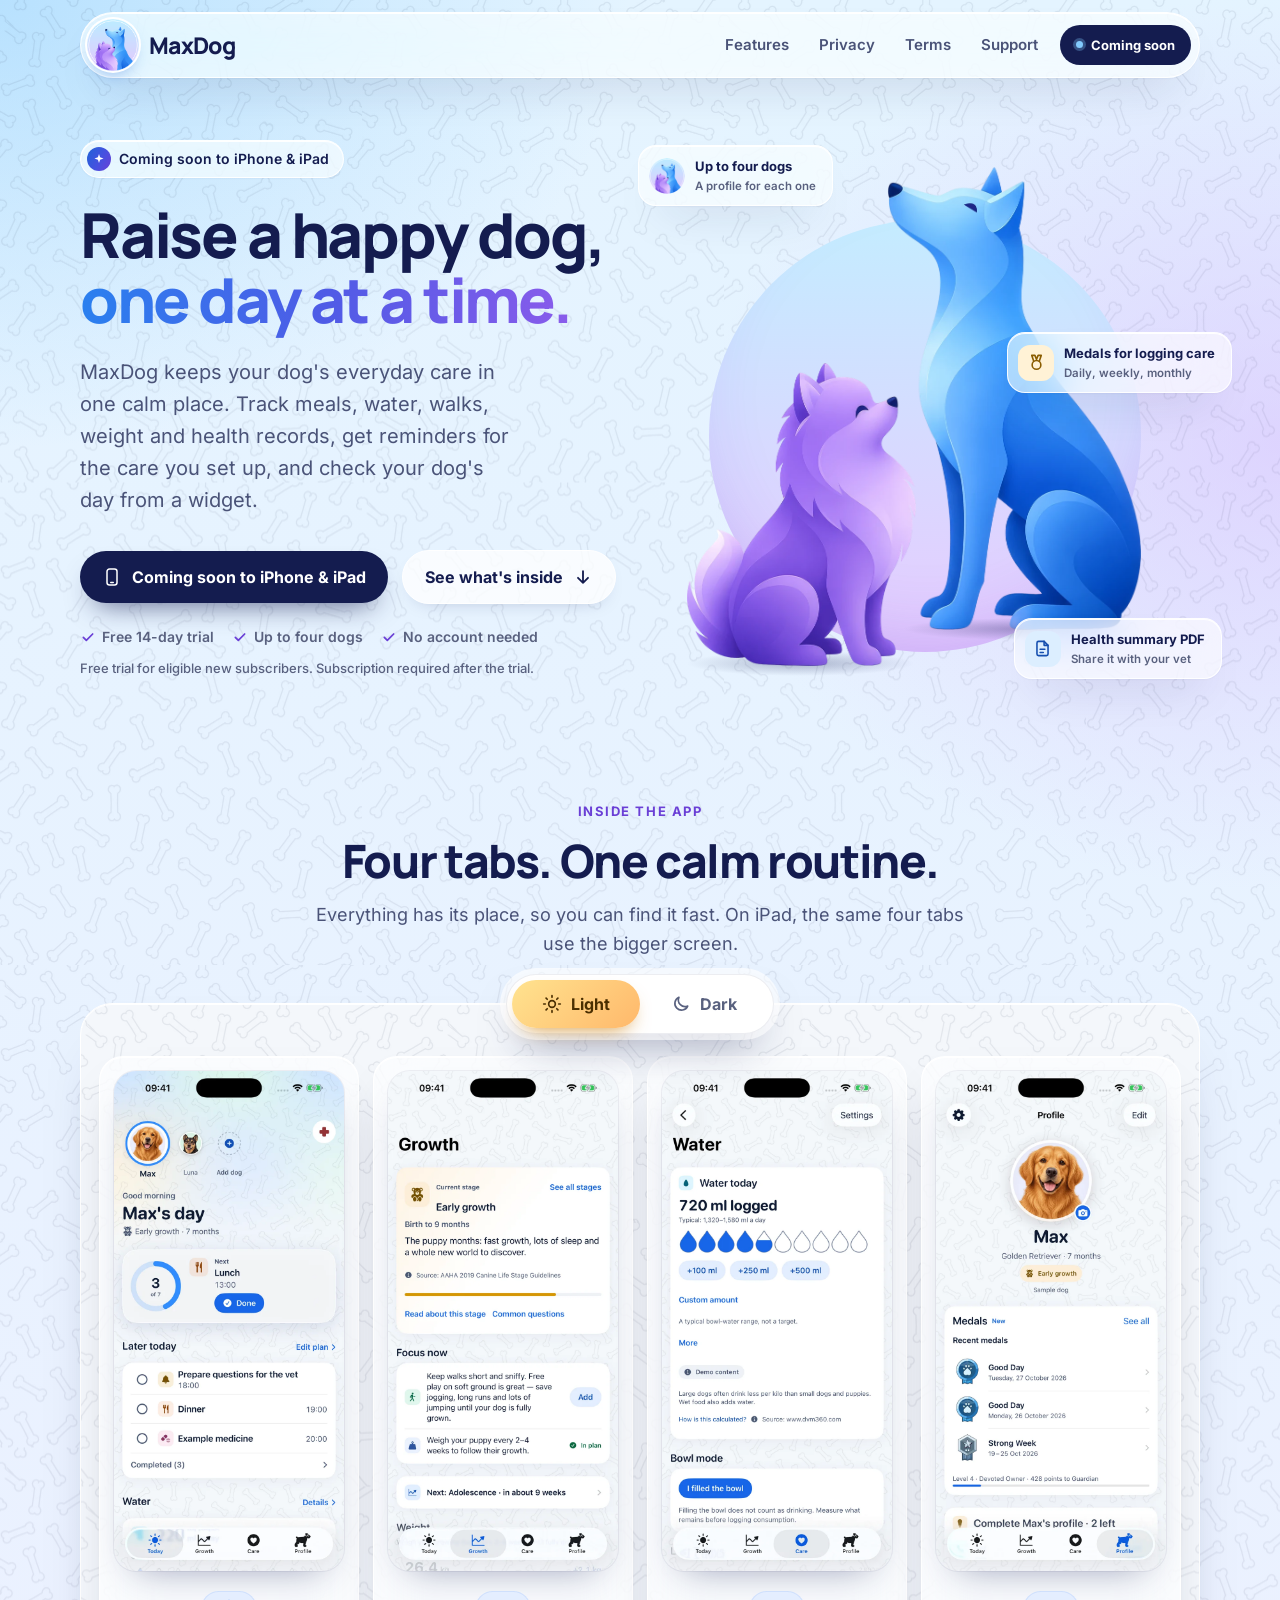
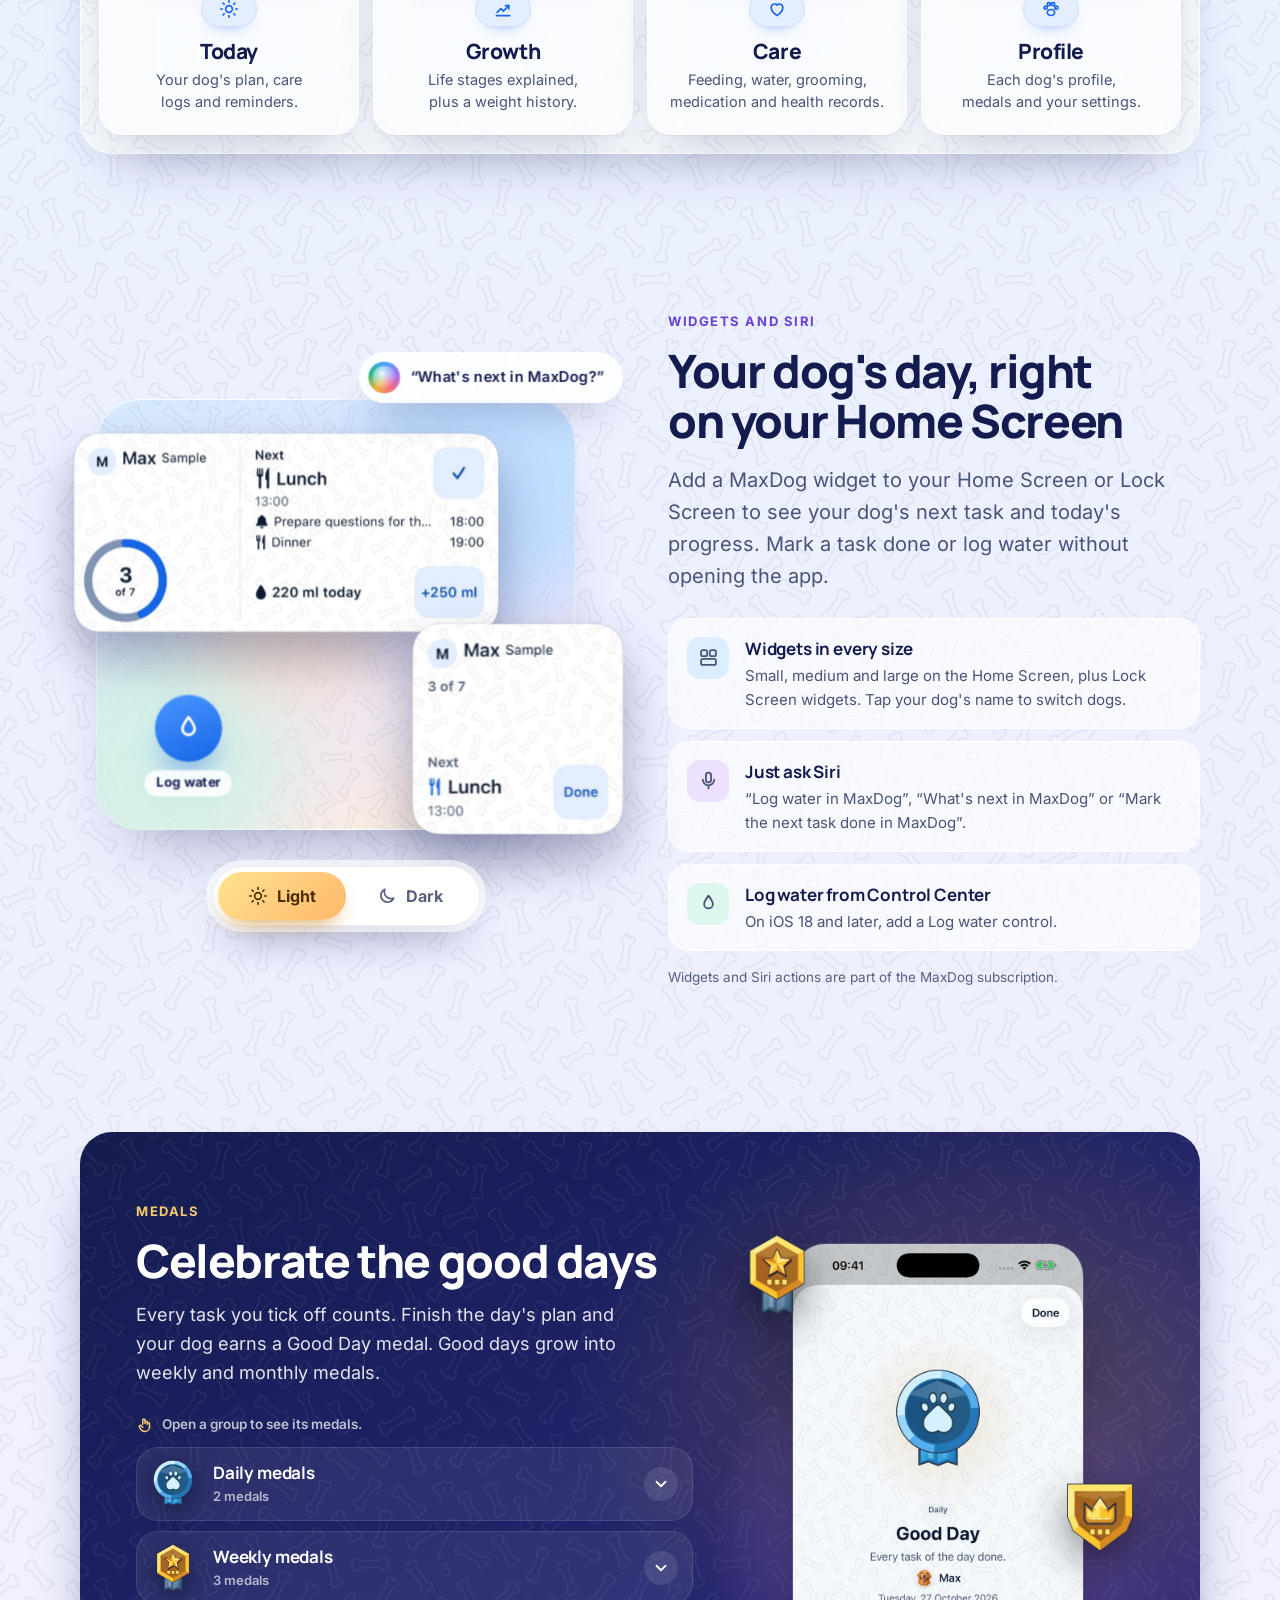
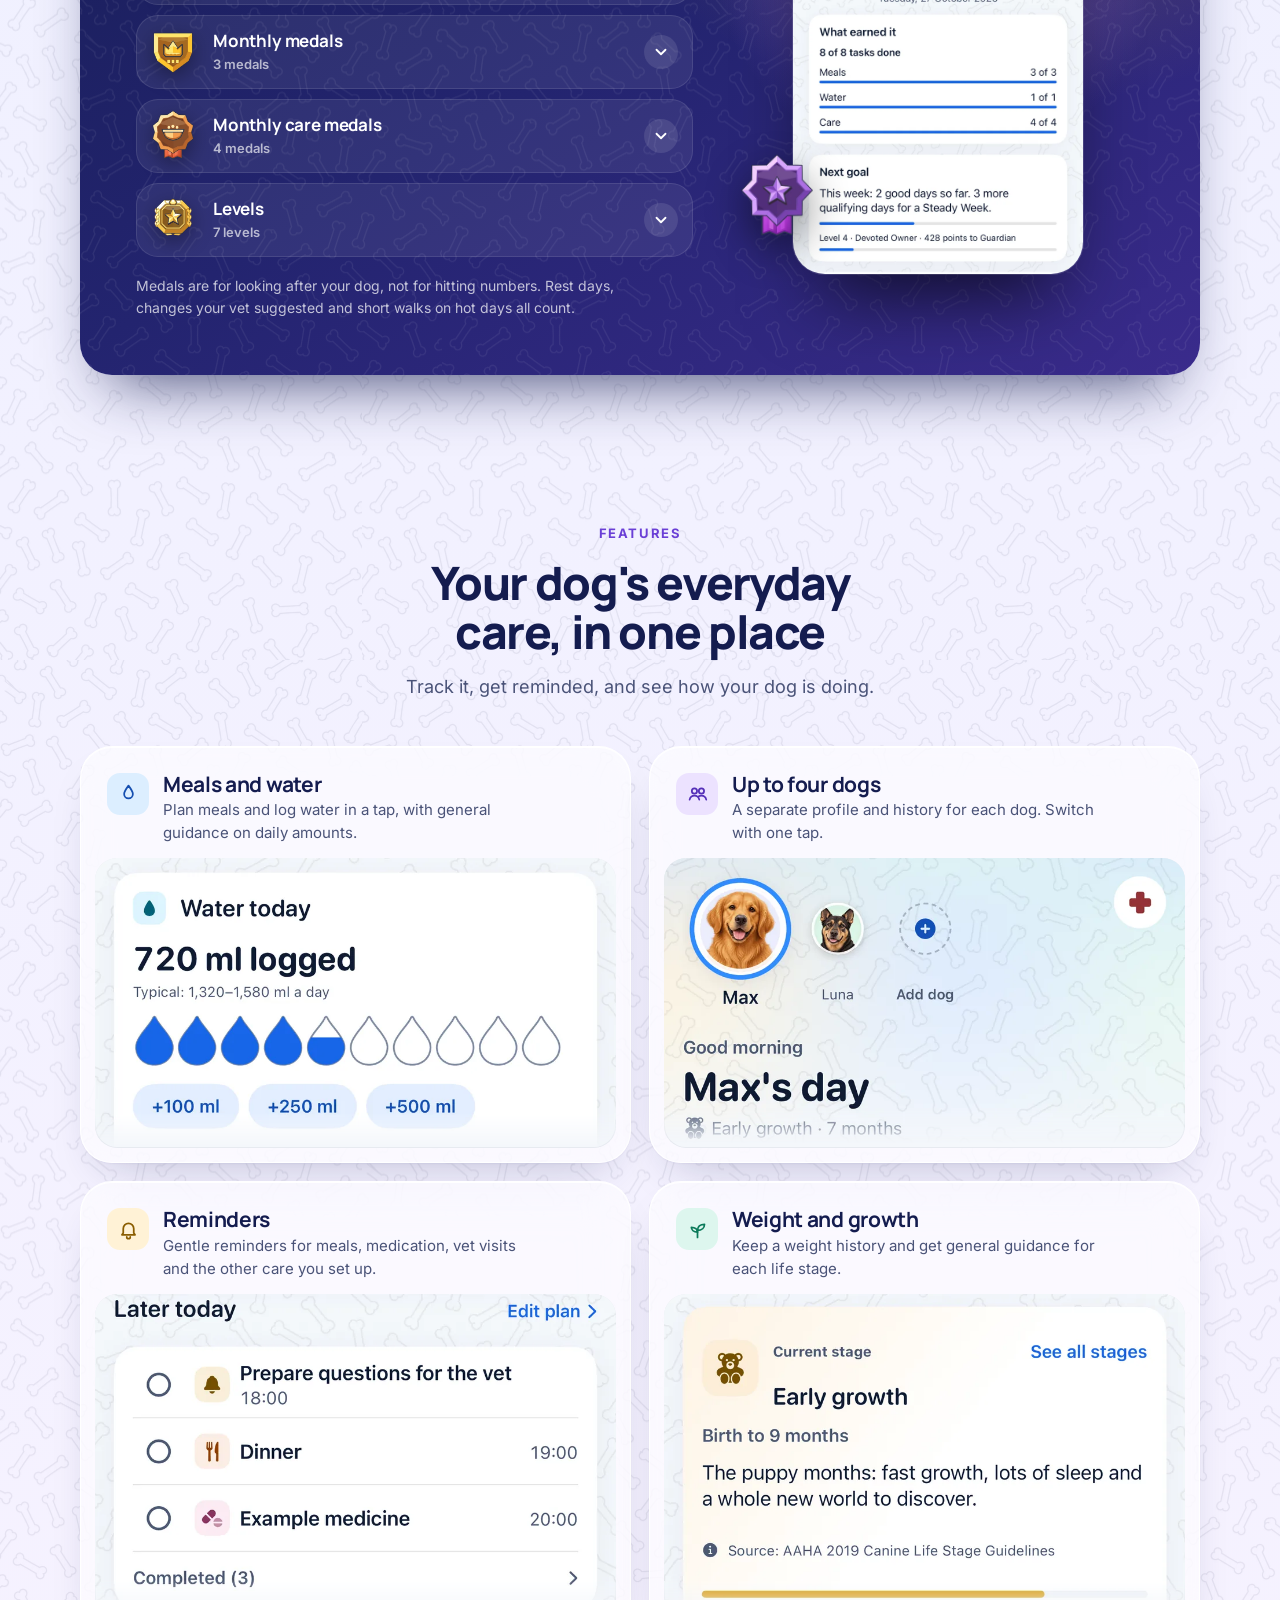
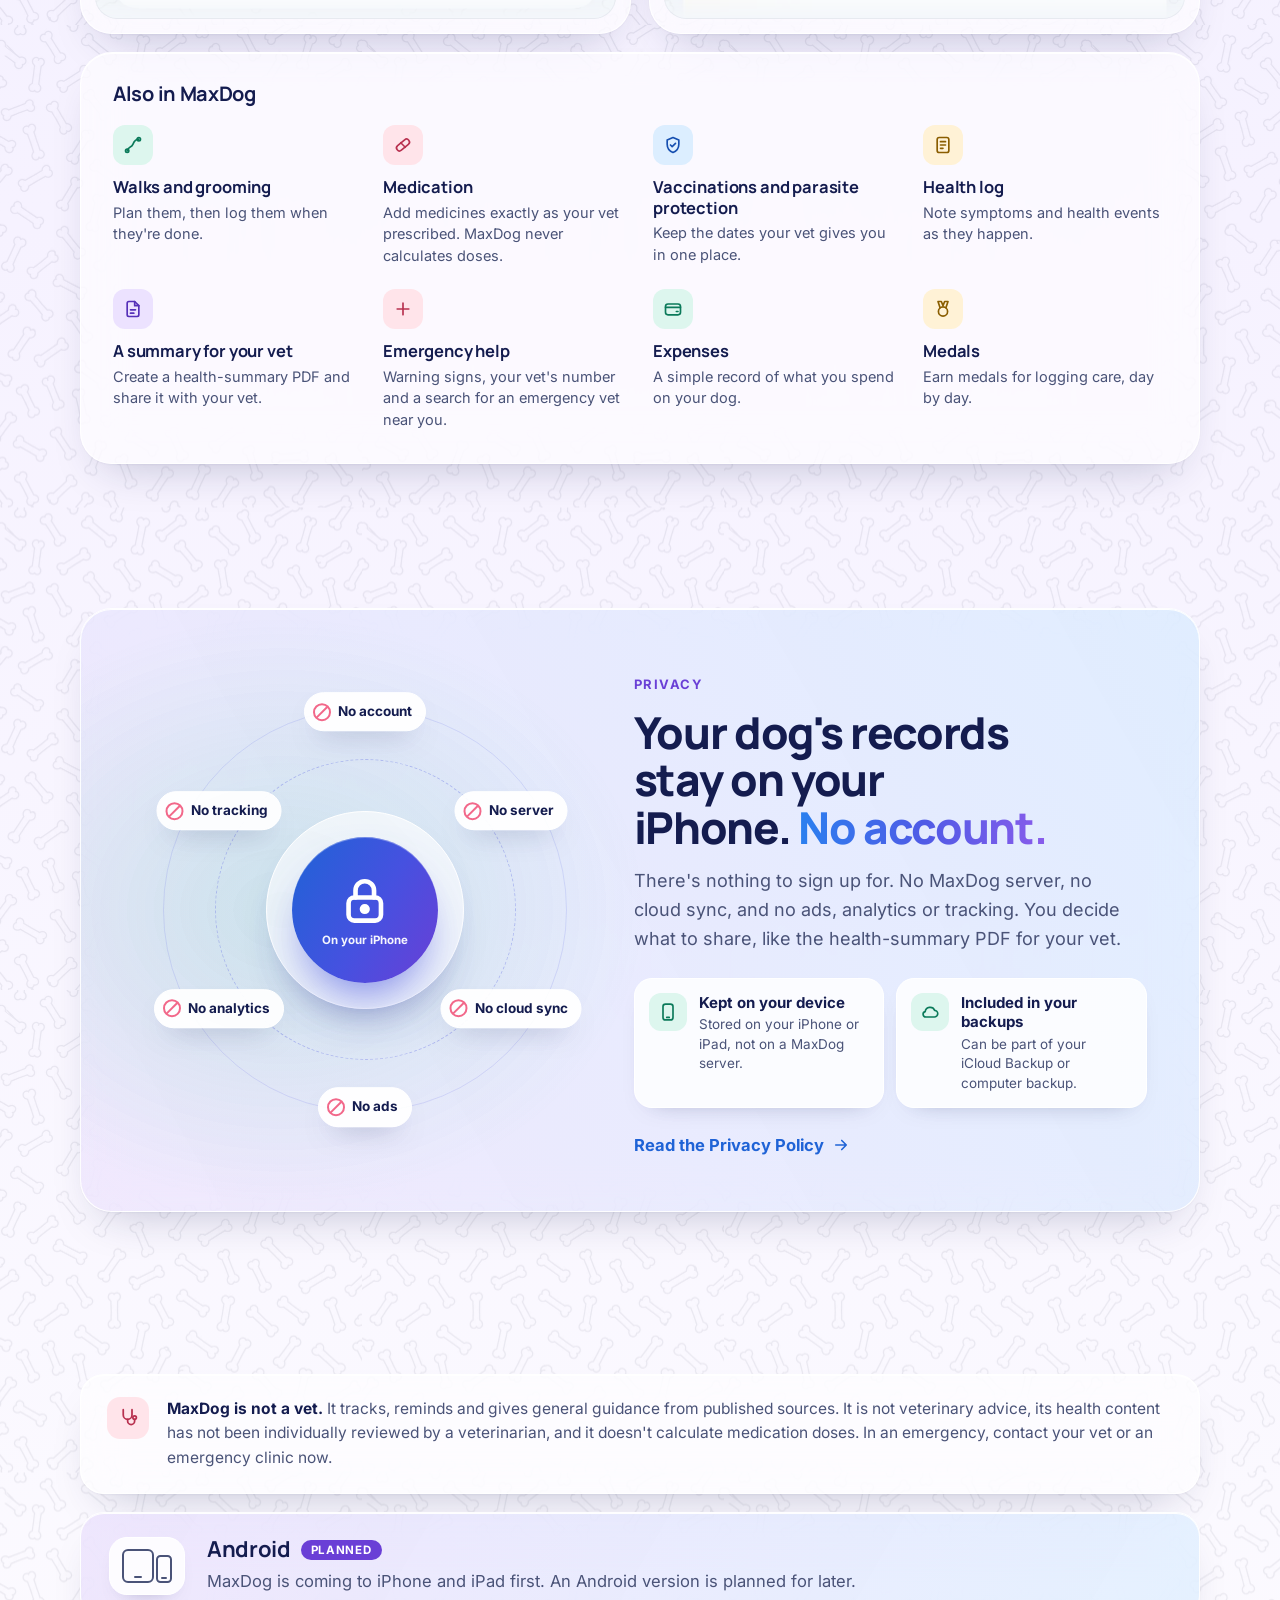
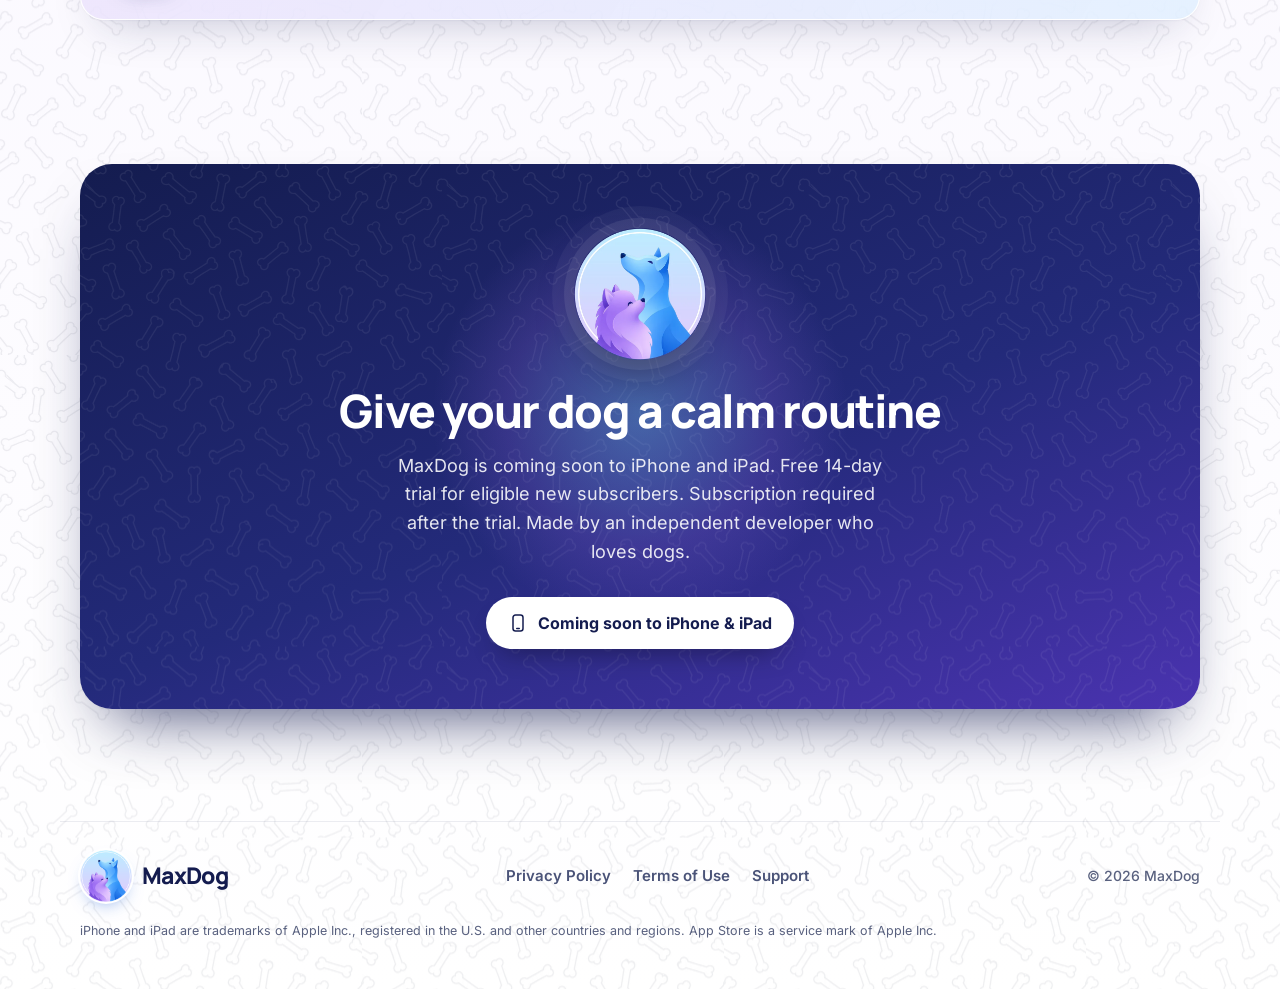
==== commit c7287a74: "Remove pricing section from homepage Removes the pricing block (prices, plans and trial strip) from " ====
--- a/index.html
+++ b/index.html
@@ -366,62 +366,9 @@
       </div>
     </section>
 
-    <!-- ================= PRICING ================= -->
-    <section id="pricing">
-      <div class="wrap">
-        <div class="price-hero">
-          <div class="ph-copy">
-            <p class="kicker">Pricing</p>
-            <h2>All of MaxDog for <span class="hl-gold">less than 5 cents a day</span></h2>
-            <p class="ph-lede">One subscription with every feature, for up to four dogs. Try it free for 14 days first.</p>
-            <ul class="ph-incl">
-              <li><svg viewBox="0 0 24 24" fill="none" stroke="currentColor" stroke-width="2.6" stroke-linecap="round" stroke-linejoin="round" aria-hidden="true"><use href="#tick"/></svg>Up to four dogs</li>
-              <li><svg viewBox="0 0 24 24" fill="none" stroke="currentColor" stroke-width="2.6" stroke-linecap="round" stroke-linejoin="round" aria-hidden="true"><use href="#tick"/></svg>Meals, water, walks and grooming</li>
-              <li><svg viewBox="0 0 24 24" fill="none" stroke="currentColor" stroke-width="2.6" stroke-linecap="round" stroke-linejoin="round" aria-hidden="true"><use href="#tick"/></svg>Weight history and life stages</li>
-              <li><svg viewBox="0 0 24 24" fill="none" stroke="currentColor" stroke-width="2.6" stroke-linecap="round" stroke-linejoin="round" aria-hidden="true"><use href="#tick"/></svg>Medication, vaccinations and health log</li>
-              <li><svg viewBox="0 0 24 24" fill="none" stroke="currentColor" stroke-width="2.6" stroke-linecap="round" stroke-linejoin="round" aria-hidden="true"><use href="#tick"/></svg>Reminders, widgets and Siri</li>
-              <li><svg viewBox="0 0 24 24" fill="none" stroke="currentColor" stroke-width="2.6" stroke-linecap="round" stroke-linejoin="round" aria-hidden="true"><use href="#tick"/></svg>Medals and the health-summary PDF</li>
-            </ul>
-          </div>
-          <div class="ph-plans">
-            <div class="plan2 yearly">
-              <span class="sticker" aria-hidden="true"><b>&lt;5¢</b>a day</span>
-              <span class="best">Best value</span>
-              <b class="p-name">Yearly <em class="save">Save 28%</em></b>
-              <div class="p-price"><small>USD</small><strong>16.99</strong><em>a year</em></div>
-              <p class="p-sub">About USD 1.42 a month. Less than 5 cents a day.</p>
-            </div>
-            <div class="plan2 monthly">
-              <b class="p-name">Monthly</b>
-              <div class="p-price"><small>USD</small><strong>1.99</strong><em>a month</em></div>
-              <p class="p-sub">Billed every month.</p>
-            </div>
-            <div class="trial-strip">
-              <span class="ts-ico"><svg viewBox="0 0 24 24" fill="none" stroke="currentColor" stroke-width="2" stroke-linecap="round" stroke-linejoin="round" aria-hidden="true"><rect x="3.5" y="9" width="17" height="11.5" rx="2"/><path d="M2.5 9h19v-1a1 1 0 0 0-1-1h-17a1 1 0 0 0-1 1zM12 7v13.5M12 7c-1.5-3-5.5-3.5-5.5-1S10 7 12 7zm0 0c1.5-3 5.5-3.5 5.5-1S14 7 12 7z"/></svg></span>
-              <div><b>Free 14-day trial</b><span>For eligible new subscribers. Subscription required after the trial.</span></div>
-            </div>
-            <p class="p-note">US prices. Yearly saves 28% compared with 12 months of Monthly.</p>
-          </div>
-        </div>
-
-        <div class="price-more glass">
-          <div class="pm-fine">
-            <h3>Good to know</h3>
-            <p>App Store prices vary by country and are shown before you subscribe. The subscription renews automatically unless you cancel at least 24 hours before the end of the current period. Manage or cancel any time in Settings: tap your name, then Subscriptions. Deleting the app doesn't cancel it.</p>
-          </div>
-          <div class="pm-free">
-            <h3>Still available without a subscription</h3>
-            <p>Even without a subscription, you can still open:</p>
-            <ul>
-              <li>Emergency information</li>
-              <li>Vet contacts</li>
-              <li>About &amp; sources</li>
-              <li>Your existing medications</li>
-              <li>Your data: health-summary PDF and deletion</li>
-            </ul>
-          </div>
-        </div>
-
+    <!-- ================= NOTES ================= -->
+    <section>
+      <div class="wrap">
         <div class="vet-note glass">
           <span class="t-chip bg-rose" aria-hidden="true"><svg viewBox="0 0 24 24" fill="none" stroke="currentColor" stroke-width="2" stroke-linecap="round" stroke-linejoin="round"><path d="M6 3v6a5 5 0 0 0 10 0V3"/><path d="M11 14v2a4 4 0 0 0 8 0v-2"/><circle cx="19" cy="12" r="2"/></svg></span>
           <p><b>MaxDog is not a vet.</b> It tracks, reminds and gives general guidance from published sources. It is not veterinary advice, its health content has not been individually reviewed by a veterinarian, and it doesn't calculate medication doses. In an emergency, contact your vet or an emergency clinic now.</p>
--- a/styles.css
+++ b/styles.css
@@ -565,3 +565,444 @@
   .medals-band .shot { max-width: 240px; margin: 0 auto; }
   .medals-copy .lede, .medals-note { margin-left: auto; margin-right: auto; }
 }
+.soon-btn { display: inline-flex; align-items: center; gap: 10px; font-weight: 700; font-size: 16px; line-height: 1; color: #fff; background: var(--ink); padding: 16px 22px; border-radius: 999px; box-shadow: 0 14px 28px -14px rgba(20,28,79,.75); white-space: nowrap; }
+.soon-btn svg { width: 20px; height: 20px; flex: none; }
+.soon-btn.light { color: var(--ink); background: #fff; box-shadow: 0 14px 28px -14px rgba(0,0,0,.45); }
+@media (max-width: 380px) { .soon-btn { font-size: 15px; padding: 15px 18px; } .cta { padding-left: 18px; padding-right: 18px; } .cta .soon-btn { font-size: 14px; padding: 14px 16px; gap: 8px; } }
+
+/* ---------- v3: app background (bone pattern), app theme switch, medals ---------- */
+body {
+  background:
+    url("img/bones-ink.webp") repeat 0 0 / 362px auto,
+    radial-gradient(900px 640px at 0% 0%, rgba(130, 202, 253, .45), rgba(130, 202, 253, 0) 70%),
+    radial-gradient(820px 640px at 100% 6%, rgba(213, 181, 254, .5), rgba(213, 181, 254, 0) 70%),
+    linear-gradient(180deg, #E4F4FF 0%, #EEF0FF 32%, #F6F2FF 68%, #FFFFFF 100%);
+  background-color: #F3F2FF;
+}
+.cta { background: url("img/bones-white.webp") repeat 0 0 / 362px auto, linear-gradient(160deg, #141C4F 0%, #232A7A 55%, #4A33B0 100%); }
+
+.theme-switch { display: inline-flex; gap: 4px; padding: 4px; margin-top: 22px; border-radius: 999px; background: rgba(255,255,255,.78); border: 1px solid #fff; box-shadow: 0 8px 20px -14px rgba(20,28,79,.35); }
+.theme-switch button { display: inline-flex; align-items: center; gap: 7px; font: 600 14px/1 var(--font-body); color: var(--ink-2); background: transparent; border: 0; padding: 9px 16px; border-radius: 999px; cursor: pointer; transition: background .2s var(--ease), color .2s var(--ease); }
+.theme-switch button svg { width: 16px; height: 16px; }
+.theme-switch button[aria-pressed="true"] { background: var(--ink); color: #fff; }
+.widgets-copy .theme-switch { margin-top: 18px; }
+
+.app-stage { position: relative; isolation: isolate; border-radius: var(--radius-xl); padding: 18px; background: url("img/bones-ink.webp") repeat 0 0 / 362px auto, #F4F7FB; border: 1px solid #fff;
+  box-shadow: 0 1px 0 rgba(255,255,255,.95) inset, 0 30px 60px -36px rgba(20,28,79,.35); transition: background-color .4s var(--ease), border-color .4s var(--ease); }
+.app-stage .tab-card { transition: background-color .4s var(--ease), border-color .4s var(--ease); }
+.app-dark .app-stage { background: url("img/bones-white.webp") repeat 0 0 / 362px auto, #0B1120; border-color: rgba(255,255,255,.08); }
+.app-dark .app-stage .tab-card { background: rgba(22,30,46,.92); border-color: rgba(255,255,255,.08); box-shadow: 0 18px 40px -26px rgba(0,0,0,.8); }
+.app-dark .app-stage .tab-card h3 { color: #F2F6FF; }
+.app-dark .app-stage .tab-card p { color: #B4C0D6; }
+.app-dark .app-stage .tab-card .shot { background: #0B1120; box-shadow: 0 0 0 1px rgba(255,255,255,.08), 0 18px 36px -22px rgba(0,0,0,.8); }
+.app-dark .widget-stage::before { background: linear-gradient(180deg, #16305F 0%, #12173A 60%, #0B1120 100%); }
+
+.medals-hall { position: relative; overflow: hidden; isolation: isolate; border-radius: var(--radius-xl); padding: 56px; display: grid; grid-template-columns: 1.15fr .85fr; gap: 40px; align-items: center; color: #fff;
+  background: url("img/bones-white.webp") repeat 0 0 / 362px auto, radial-gradient(620px 440px at 82% 32%, rgba(242,179,61,.26), rgba(242,179,61,0) 70%), linear-gradient(150deg, #141C4F 0%, #23246F 55%, #3A2B8C 100%);
+  box-shadow: 0 34px 64px -30px rgba(20,28,79,.8); }
+.medals-hall .kicker { color: #F7C96B; }
+.medals-hall h2 { color: #fff; }
+.mh-lede { color: rgba(255,255,255,.88); font-size: 18px; line-height: 1.6; margin: 16px 0 26px; max-width: 44ch; text-wrap: pretty; }
+.ladder { list-style: none; margin: 0; padding: 0; display: grid; gap: 10px; }
+.ladder li { display: flex; align-items: center; gap: 16px; padding: 12px 18px 12px 12px; border-radius: 22px; background: rgba(255,255,255,.07); border: 1px solid rgba(255,255,255,.1); }
+.l-art { flex: none; width: 150px; display: flex; justify-content: center; align-items: center; }
+.l-art img { width: 54px; height: 54px; filter: drop-shadow(0 6px 10px rgba(0,0,0,.35)); }
+.l-art.one img { width: 64px; height: 64px; }
+.l-art.three img + img { margin-left: -6px; }
+.l-art.four img { width: 42px; height: 42px; }
+.l-art.four img + img { margin-left: -4px; }
+.l-txt b { display: block; font-family: var(--font-display); font-weight: 700; font-size: 17px; letter-spacing: -.01em; color: #fff; }
+.l-txt span { display: block; color: rgba(255,255,255,.8); font-size: 14.5px; line-height: 1.45; margin-top: 3px; }
+.levels { margin-top: 14px; display: flex; align-items: center; gap: 16px; padding: 14px 18px 14px 12px; border-radius: 22px;
+  background: linear-gradient(120deg, rgba(242,179,61,.2), rgba(161,114,242,.2)); border: 1px solid rgba(255,255,255,.14); }
+.lv-art { flex: none; width: 150px; display: flex; justify-content: center; }
+.lv-art img { width: 44px; height: 44px; filter: drop-shadow(0 6px 10px rgba(0,0,0,.35)); }
+.lv-art img + img { margin-left: 4px; }
+.levels p { margin: 0; color: rgba(255,255,255,.86); font-size: 14.5px; line-height: 1.5; }
+.levels b { color: #fff; }
+.mh-note { margin: 18px 0 0; color: rgba(255,255,255,.72); font-size: 14px; line-height: 1.55; max-width: 54ch; }
+.mh-visual { position: relative; display: grid; place-items: center; padding: 24px 0; }
+.mh-visual .shot { position: relative; width: min(290px, 74%); height: auto; border-radius: 32px; box-shadow: 0 0 0 1px rgba(255,255,255,.14), 0 44px 80px -30px rgba(0,0,0,.75); }
+.mh-glow { position: absolute; left: 50%; top: 50%; width: 460px; height: 460px; transform: translate(-50%, -50%); border-radius: 50%;
+  background: radial-gradient(circle, rgba(247,201,107,.42), rgba(161,114,242,.22) 45%, rgba(161,114,242,0) 70%); }
+.mh-float { position: absolute; width: 88px; height: 88px; filter: drop-shadow(0 14px 20px rgba(0,0,0,.45)); }
+.mh-float.f1 { top: 6%; left: 0; }
+.mh-float.f2 { top: 40%; right: 0; }
+.mh-float.f3 { bottom: 8%; left: 0; }
+@media (prefers-reduced-motion: no-preference) {
+  .mh-float.f1 { animation: bob 6s ease-in-out infinite .2s; }
+  .mh-float.f2 { animation: bob 7s ease-in-out infinite 1s; }
+  .mh-float.f3 { animation: bob 6.5s ease-in-out infinite 1.8s; }
+}
+@media (max-width: 980px) {
+  .medals-hall { grid-template-columns: 1fr; padding: 36px 24px; gap: 24px; }
+  .mh-copy { text-align: center; }
+  .mh-lede, .mh-note { margin-left: auto; margin-right: auto; }
+  .ladder, .levels { text-align: left; }
+  .mh-visual .shot { width: min(260px, 70%); }
+  .widgets-copy .theme-switch { margin-left: auto; margin-right: auto; }
+}
+@media (max-width: 560px) {
+  .app-stage { padding: 12px; border-radius: 26px; }
+  .l-art, .lv-art { width: 104px; }
+  .l-art img { width: 38px; height: 38px; }
+  .l-art.one img { width: 48px; height: 48px; }
+  .l-art.four img { width: 30px; height: 30px; }
+  .lv-art img { width: 32px; height: 32px; }
+  .ladder li, .levels { gap: 12px; padding: 12px 14px 12px 8px; }
+  .l-txt b { font-size: 15.5px; }
+  .l-txt span, .levels p { font-size: 13.5px; }
+  .mh-float { width: 56px; height: 56px; }
+  .mh-float.f3 { display: none; }
+}
+
+/* v3: real widget renders have their own rounded corners and transparent edges */
+.widget-stage img { box-shadow: none; border-radius: 0; filter: drop-shadow(0 26px 28px rgba(20,28,79,.32)) drop-shadow(0 0 1px rgba(20,28,79,.18)); }
+.app-dark .widget-stage img { filter: drop-shadow(0 26px 28px rgba(0,0,0,.55)) drop-shadow(0 0 1px rgba(255,255,255,.14)); }
+
+/* ---------- v4: widgets scene that follows the pointer ---------- */
+.widget-scene { --mx: 0; --my: 0; position: relative; width: 100%; max-width: 560px; margin: 0 auto; aspect-ratio: 1 / .9; perspective: 1200px; }
+.ws-tilt { position: absolute; inset: 0; transform-style: preserve-3d; transform: rotateY(calc(var(--mx) * 8deg)) rotateX(calc(var(--my) * -6deg)); }
+.ws-wall { position: absolute; inset: 8% 3% 2% 7%; border-radius: 44px; overflow: hidden; isolation: isolate;
+  background: url("img/bones-ink.webp") repeat 0 0 / 300px auto, linear-gradient(160deg, #D7EBFF 0%, #E9E4FF 55%, #FFEFD9 100%);
+  box-shadow: 0 0 0 1px rgba(255,255,255,.9) inset, 0 40px 70px -40px rgba(20,28,79,.45); }
+.ws-blob { position: absolute; z-index: -1; border-radius: 50%; filter: blur(34px); opacity: .8; }
+.ws-blob.b1 { width: 58%; aspect-ratio: 1; left: -12%; top: -14%; background: #B9DCFF; }
+.ws-blob.b2 { width: 52%; aspect-ratio: 1; right: -12%; bottom: -12%; background: #CFF3E5; }
+.ws-blob.b3 { width: 42%; aspect-ratio: 1; right: 20%; top: 26%; background: #FFE6C2; opacity: .6; }
+.ws-sheen { position: absolute; inset: 0; opacity: 0; transition: opacity .6s var(--ease);
+  background: radial-gradient(55% 55% at calc(50% + var(--mx) * 40%) calc(40% + var(--my) * 40%), rgba(255,255,255,.6), rgba(255,255,255,0) 70%); }
+.widget-scene.is-live .ws-sheen { opacity: 1; }
+.app-dark .ws-wall { background: url("img/bones-white.webp") repeat 0 0 / 300px auto, linear-gradient(160deg, #15295A 0%, #191A47 55%, #0B1120 100%);
+  box-shadow: 0 0 0 1px rgba(255,255,255,.08) inset, 0 40px 70px -40px rgba(0,0,0,.75); }
+.app-dark .ws-blob.b1 { background: #1E4A8C; }
+.app-dark .ws-blob.b2 { background: #0F4646; }
+.app-dark .ws-blob.b3 { background: #3B2C7C; }
+.app-dark .ws-sheen { background: radial-gradient(55% 55% at calc(50% + var(--mx) * 40%) calc(40% + var(--my) * 40%), rgba(140,180,255,.2), rgba(140,180,255,0) 70%); }
+.ws-layer { position: absolute; transform: translate3d(calc(var(--mx) * var(--d) * 13px), calc(var(--my) * var(--d) * 10px), calc(var(--d) * 26px)); }
+.ws-medium { width: 78%; right: 0; top: 16%; }
+.ws-small { width: 38%; left: 0; bottom: 3%; }
+.ws-siri { left: 1%; top: 1%; }
+.ws-control { right: 14%; bottom: 11%; }
+.widget-scene img.w-medium, .widget-scene img.w-small { position: static; display: block; width: 100%; height: auto; border-radius: 0; box-shadow: none;
+  filter: drop-shadow(calc(var(--mx) * -12px) calc(24px + var(--my) * -10px) 26px rgba(20,28,79,.3)) drop-shadow(0 0 1px rgba(20,28,79,.18)); }
+.app-dark .widget-scene img.w-medium, .app-dark .widget-scene img.w-small { filter: drop-shadow(calc(var(--mx) * -12px) calc(24px + var(--my) * -10px) 26px rgba(0,0,0,.6)) drop-shadow(0 0 1px rgba(255,255,255,.16)); }
+.ws-siri .ws-bob { display: inline-flex; align-items: center; gap: 10px; padding: 8px 16px 8px 8px; border-radius: 999px; white-space: nowrap;
+  font: 600 14px/1.2 var(--font-body); color: var(--ink); background: rgba(255,255,255,.88); border: 1px solid #fff;
+  box-shadow: 0 18px 36px -18px rgba(20,28,79,.55); }
+.siri-orb { position: relative; width: 30px; height: 30px; border-radius: 50%; flex: none; overflow: hidden;
+  background: conic-gradient(from 0deg, #4DA9FE, #A172F2, #F2688A, #F2B33D, #20B98A, #4DA9FE); }
+.siri-orb::after { content: ""; position: absolute; inset: 4px; border-radius: 50%; background: radial-gradient(circle at 40% 35%, rgba(255,255,255,.9), rgba(255,255,255,.2) 60%, rgba(255,255,255,0) 75%); }
+.app-dark .ws-siri .ws-bob { background: rgba(22,30,46,.9); border-color: rgba(255,255,255,.1); color: #F2F6FF; box-shadow: 0 18px 36px -18px rgba(0,0,0,.8); }
+.ws-control .ws-bob { display: flex; flex-direction: column; align-items: center; gap: 8px; }
+.ctl { width: 64px; height: 64px; border-radius: 50%; display: grid; place-items: center; color: #fff; background: linear-gradient(160deg, #4A97FF, #1766E8);
+  box-shadow: 0 18px 32px -14px rgba(23,102,232,.85), inset 0 1px 0 rgba(255,255,255,.35); }
+.ctl svg { width: 28px; height: 28px; }
+.ctl-label { font: 700 12.5px/1 var(--font-body); color: var(--ink); background: rgba(255,255,255,.85); padding: 6px 11px; border-radius: 999px; box-shadow: 0 8px 18px -12px rgba(20,28,79,.5); }
+.app-dark .ctl { background: linear-gradient(160deg, #5AA8FF, #1F63D6); }
+.app-dark .ctl-label { color: #F2F6FF; background: rgba(22,30,46,.88); }
+@media (prefers-reduced-motion: no-preference) {
+  .ws-medium .ws-bob { animation: bob 5.5s ease-in-out infinite; }
+  .ws-small .ws-bob { animation: bob 6.2s ease-in-out infinite .8s; }
+  .ws-siri .ws-bob { animation: bob 5s ease-in-out infinite .3s; }
+  .ws-control .ws-bob { animation: bob 5.8s ease-in-out infinite 1.4s; }
+  .siri-orb { animation: spin 6s linear infinite; }
+  @keyframes spin { to { transform: rotate(360deg); } }
+}
+@media (max-width: 560px) {
+  .widget-scene { aspect-ratio: 1 / 1.05; }
+  .ws-wall { border-radius: 30px; inset: 7% 2% 1% 5%; }
+  .ws-medium { width: 92%; top: 13%; }
+  .ws-small { width: 48%; bottom: 2%; }
+  .ws-siri .ws-bob { font-size: 12px; gap: 8px; padding: 6px 12px 6px 6px; }
+  .siri-orb { width: 24px; height: 24px; }
+  .ws-control { right: 10%; bottom: 9%; }
+  .ctl { width: 48px; height: 48px; }
+  .ctl svg { width: 22px; height: 22px; }
+  .ctl-label { font-size: 11px; padding: 5px 9px; }
+}
+
+/* ---------- v4: medals in closed groups, one open at a time ---------- */
+.medals-hall { align-items: start; }
+.mh-visual { padding-top: 56px; }
+@media (prefers-reduced-motion: no-preference) {
+  .mh-float.f1 { animation: bob 5s ease-in-out infinite .2s; }
+  .mh-float.f2 { animation: bob 5.83s ease-in-out infinite 1s; }
+  .mh-float.f3 { animation: bob 5.42s ease-in-out infinite 1.8s; }
+}
+.mg-hint { display: flex; align-items: center; gap: 8px; margin: 0 0 12px; color: rgba(255,255,255,.72); font-size: 13.5px; font-weight: 600; }
+.mg-hint svg { width: 18px; height: 18px; color: #F7C96B; flex: none; }
+.mgroups { display: grid; gap: 10px; text-align: left; }
+.mg { border-radius: 22px; background: rgba(255,255,255,.07); border: 1px solid rgba(255,255,255,.1); transition: background-color .3s var(--ease), border-color .3s var(--ease), box-shadow .3s var(--ease); }
+.mg:hover { background-color: rgba(255,255,255,.11); }
+.mg[open] { background: linear-gradient(135deg, rgba(242,179,61,.18), rgba(161,114,242,.18)); border-color: rgba(247,201,107,.4); box-shadow: 0 22px 44px -26px rgba(0,0,0,.7); }
+.mg summary { list-style: none; display: flex; align-items: center; gap: 14px; padding: 10px 14px 10px 10px; cursor: pointer; border-radius: 22px; -webkit-tap-highlight-color: transparent; }
+.mg summary::-webkit-details-marker { display: none; }
+.mg summary::marker { content: ""; }
+.mg summary:focus-visible { outline: 3px solid #F7C96B; outline-offset: 2px; }
+.mg-art { width: 52px; height: 52px; flex: none; filter: drop-shadow(0 6px 10px rgba(0,0,0,.35)); transition: transform .45s var(--ease); }
+.mg summary:hover .mg-art { transform: scale(1.06) rotate(-4deg); }
+.mg[open] .mg-art { transform: scale(1.1) rotate(-8deg); }
+.mg-t { flex: 1; min-width: 0; }
+.mg-t b { display: block; font-family: var(--font-display); font-weight: 700; font-size: 17px; letter-spacing: -.01em; color: #fff; line-height: 1.25; }
+.mg-t small { display: block; font-size: 13px; color: rgba(255,255,255,.66); font-weight: 600; margin-top: 2px; }
+.mg-chev { width: 34px; height: 34px; border-radius: 50%; display: grid; place-items: center; flex: none; background: rgba(255,255,255,.1); color: #fff; transition: transform .4s var(--ease), background-color .3s var(--ease), color .3s var(--ease); }
+.mg-chev svg { width: 18px; height: 18px; }
+.mg[open] .mg-chev { transform: rotate(180deg); background: #F7C96B; color: #141C4F; }
+.mg-list { list-style: none; margin: 0; padding: 2px 12px 12px; display: grid; gap: 8px; }
+.mg-list li { display: flex; align-items: center; gap: 14px; padding: 10px 14px 10px 10px; border-radius: 16px; background: rgba(255,255,255,.08); }
+.mg-list img { width: 60px; height: 60px; flex: none; filter: drop-shadow(0 8px 12px rgba(0,0,0,.4)); }
+.mg-list b { display: block; font-family: var(--font-display); font-weight: 700; font-size: 16px; color: #fff; line-height: 1.25; }
+.mg-list span { display: block; color: rgba(255,255,255,.82); font-size: 14px; line-height: 1.45; margin-top: 2px; }
+.mg-foot { margin: 0; padding: 0 18px 16px; color: rgba(255,255,255,.74); font-size: 13.5px; line-height: 1.55; }
+.mg-levels { display: grid; grid-template-columns: repeat(3, 1fr); gap: 8px; padding: 2px 12px 12px; }
+.lv { text-align: center; padding: 14px 8px 12px; border-radius: 16px; background: rgba(255,255,255,.08); }
+.lv img { width: 58px; height: 58px; margin: 0 auto 8px; filter: drop-shadow(0 8px 12px rgba(0,0,0,.4)); }
+.lv b { display: block; font-size: 11.5px; font-weight: 700; letter-spacing: .1em; text-transform: uppercase; color: #F7C96B; }
+.lv span { display: block; font-family: var(--font-display); font-weight: 700; font-size: 15px; color: #fff; line-height: 1.25; margin-top: 2px; }
+@media (prefers-reduced-motion: no-preference) {
+  .mg[open] .mg-list li, .mg[open] .lv, .mg[open] .mg-foot { animation: mgIn .45s var(--ease) both; }
+  .mg[open] .mg-list li:nth-child(2), .mg[open] .lv:nth-child(2) { animation-delay: .06s; }
+  .mg[open] .mg-list li:nth-child(3), .mg[open] .lv:nth-child(3) { animation-delay: .12s; }
+  .mg[open] .mg-list li:nth-child(4) { animation-delay: .18s; }
+  .mg[open] .mg-foot { animation-delay: .2s; }
+  @keyframes mgIn { from { opacity: 0; transform: translateY(-8px) scale(.98); } to { opacity: 1; transform: none; } }
+  @supports (interpolate-size: allow-keywords) {
+    .mg { interpolate-size: allow-keywords; }
+    .mg::details-content { height: 0; overflow: clip; transition: height .4s var(--ease), content-visibility .4s allow-discrete; }
+    .mg[open]::details-content { height: auto; }
+  }
+}
+@media (max-width: 980px) { .mh-visual { padding-top: 8px; } }
+@media (max-width: 560px) {
+  .mg summary { gap: 12px; padding: 8px 12px 8px 8px; }
+  .mg-art { width: 44px; height: 44px; }
+  .mg-t b { font-size: 16px; }
+  .mg-list { padding: 2px 8px 8px; }
+  .mg-list li { gap: 12px; padding: 8px 12px 8px 8px; }
+  .mg-list img { width: 48px; height: 48px; }
+  .mg-list b { font-size: 15px; }
+  .mg-list span { font-size: 13.5px; }
+  .mg-levels { padding: 2px 8px 8px; gap: 6px; }
+  .lv img { width: 46px; height: 46px; }
+  .lv span { font-size: 13.5px; }
+  .mg-foot { padding: 0 14px 14px; font-size: 13px; }
+}
+
+/* ---------- v4: features showcase with real app screens ---------- */
+.showcase { display: grid; grid-template-columns: repeat(2, 1fr); gap: 18px; }
+.sc { border-radius: var(--radius-xl); padding: 14px; display: flex; flex-direction: column; gap: 14px; transition: transform .35s var(--ease), box-shadow .35s var(--ease); }
+.sc:hover { transform: translateY(-4px); box-shadow: 0 1px 0 rgba(255,255,255,.95) inset, 0 34px 60px -30px rgba(20,28,79,.38); }
+.sc-copy { display: flex; gap: 14px; align-items: flex-start; padding: 12px 12px 0; }
+.sc-copy h3 { font-size: 21px; }
+.sc-copy p { margin: 4px 0 0; color: var(--ink-2); font-size: 15px; line-height: 1.5; max-width: 42ch; }
+.sc-screen { position: relative; flex: 1; border-radius: 22px; overflow: hidden; background: #F4F7FB; box-shadow: inset 0 0 0 1px rgba(20,28,79,.06); transition: background-color .4s var(--ease); }
+.sc-screen img { width: 100%; height: auto; transform-origin: 50% 0; transition: transform .7s var(--ease);
+  -webkit-mask-image: linear-gradient(180deg, #000 88%, rgba(0,0,0,0)); mask-image: linear-gradient(180deg, #000 88%, rgba(0,0,0,0)); }
+.sc:hover .sc-screen img { transform: scale(1.025); }
+.app-dark .sc-screen { background: #0B1120; box-shadow: inset 0 0 0 1px rgba(255,255,255,.06); }
+.also { margin-top: 18px; border-radius: var(--radius-xl); padding: 30px 32px 32px; }
+.also-h { font-size: 20px; margin: 0 0 20px; }
+.also-grid { list-style: none; margin: 0; padding: 0; display: grid; grid-template-columns: repeat(4, 1fr); gap: 22px 26px; }
+.also-grid li { display: flex; flex-direction: column; gap: 12px; }
+.also-grid .t-chip { width: 40px; height: 40px; border-radius: 12px; }
+.also-grid .t-chip svg { width: 20px; height: 20px; }
+.also-grid b { display: block; font-family: var(--font-display); font-weight: 700; font-size: 16.5px; letter-spacing: -.01em; line-height: 1.25; }
+.also-grid li > div > span { display: block; color: var(--ink-2); font-size: 14.5px; line-height: 1.5; margin-top: 4px; }
+@media (max-width: 980px) { .also-grid { grid-template-columns: repeat(2, 1fr); } }
+@media (max-width: 720px) {
+  .showcase { grid-template-columns: 1fr; }
+}
+@media (max-width: 560px) {
+  .sc { padding: 10px; border-radius: 26px; }
+  .sc-copy { padding: 10px 8px 0; gap: 12px; }
+  .sc-copy h3 { font-size: 19px; }
+  .sc-screen { border-radius: 18px; }
+  .also { padding: 22px 20px 24px; }
+  .also-grid { grid-template-columns: 1fr; gap: 16px; }
+  .also-grid li { flex-direction: row; gap: 14px; align-items: flex-start; }
+  .also-grid .t-chip { margin: 0; }
+}
+
+/* ---------- v4: privacy vault ---------- */
+.vault { position: relative; overflow: hidden; isolation: isolate; border-radius: var(--radius-xl); padding: 52px; display: grid; grid-template-columns: 1.05fr .95fr; gap: 36px; align-items: center;
+  background: radial-gradient(520px 420px at 82% 50%, rgba(32,185,138,.16), rgba(32,185,138,0) 70%), linear-gradient(120deg, rgba(77,169,254,.16), rgba(161,114,242,.14)), var(--glass-bg); }
+.vault h2 { font-size: clamp(30px, 3.6vw, 44px); }
+.vault-lede { color: var(--ink-2); font-size: 18px; line-height: 1.6; margin: 16px 0 24px; max-width: 46ch; text-wrap: pretty; }
+.vault-facts { list-style: none; margin: 0 0 24px; padding: 0; display: grid; grid-template-columns: 1fr 1fr; gap: 12px; }
+.vault-facts li { display: flex; gap: 12px; align-items: flex-start; padding: 14px 16px 14px 14px; border-radius: 18px; background: rgba(255,255,255,.82); border: 1px solid #fff; box-shadow: 0 10px 24px -18px rgba(20,28,79,.4); }
+.vf-ico { width: 38px; height: 38px; border-radius: 12px; display: grid; place-items: center; flex: none; background: var(--mint-soft); color: var(--mint-ink); }
+.vf-ico svg { width: 20px; height: 20px; }
+.vault-facts b { display: block; font-size: 15px; line-height: 1.3; }
+.vault-facts li > div > span { display: block; font-size: 13.5px; color: var(--ink-2); line-height: 1.45; margin-top: 3px; }
+.vault-link { display: inline-flex; align-items: center; gap: 8px; font-weight: 700; text-decoration: none; }
+.vault-link svg { width: 18px; height: 18px; transition: transform .2s var(--ease); }
+.vault-link:hover svg { transform: translateX(3px); }
+.vault-visual { position: relative; width: 100%; max-width: 430px; aspect-ratio: 1; margin: 0 auto; display: grid; place-items: center; }
+.v-ring { position: absolute; border-radius: 50%; }
+.v-ring.r1 { inset: 27%; background: rgba(255,255,255,.6); border: 1px solid #fff; box-shadow: 0 24px 50px -30px rgba(20,28,79,.45); }
+.v-ring.r2 { inset: 15%; border: 1.5px dashed rgba(70,81,224,.3); }
+.v-ring.r3 { inset: 3%; border: 1px solid rgba(70,81,224,.14); }
+.vault-visual > * { grid-area: 1 / 1; }
+.v-chips { position: absolute; inset: 0; }
+.v-core { position: relative; z-index: 1; width: 34%; aspect-ratio: 1; border-radius: 50%; display: flex; flex-direction: column; align-items: center; justify-content: center; gap: 6px; color: #fff; text-align: center;
+  background: var(--brand-grad); box-shadow: 0 26px 50px -18px rgba(70,81,224,.8), inset 0 1px 0 rgba(255,255,255,.3); }
+.v-core svg { width: 38%; height: auto; }
+.v-core small { font-size: 11.5px; font-weight: 700; line-height: 1.2; opacity: .95; max-width: 80%; }
+.v-chip { position: absolute; z-index: 2; transform: translate(-50%, -50%); display: inline-flex; align-items: center; gap: 7px; padding: 8px 13px 8px 8px; border-radius: 999px; white-space: nowrap;
+  background: rgba(255,255,255,.94); border: 1px solid #fff; box-shadow: 0 14px 28px -16px rgba(20,28,79,.5); font-size: 13.5px; font-weight: 700; color: var(--ink); }
+.v-chip i { position: relative; width: 18px; height: 18px; border-radius: 50%; border: 2px solid var(--rose); flex: none; }
+.v-chip i::after { content: ""; position: absolute; left: 50%; top: -1px; bottom: -1px; width: 2px; border-radius: 2px; background: var(--rose); transform: translateX(-50%) rotate(45deg); }
+.v-chip.c1 { left: 50%; top: 4%; }
+.v-chip.c2 { left: 84%; top: 27%; }
+.v-chip.c3 { left: 84%; top: 73%; }
+.v-chip.c4 { left: 50%; top: 96%; }
+.v-chip.c5 { left: 16%; top: 73%; }
+.v-chip.c6 { left: 16%; top: 27%; }
+@media (prefers-reduced-motion: no-preference) {
+  .v-ring.r2 { animation: spin 60s linear infinite; }
+  .v-chip { animation: chipBob 6s ease-in-out infinite; }
+  .v-chip.c2 { animation-delay: -1s; } .v-chip.c3 { animation-delay: -2s; } .v-chip.c4 { animation-delay: -3s; } .v-chip.c5 { animation-delay: -4s; } .v-chip.c6 { animation-delay: -5s; }
+  @keyframes chipBob { 0%, 100% { transform: translate(-50%, -50%); } 50% { transform: translate(-50%, calc(-50% - 6px)); } }
+}
+@media (max-width: 980px) {
+  .vault { grid-template-columns: 1fr; padding: 40px 28px; gap: 16px; text-align: center; }
+  .vault-lede { margin-left: auto; margin-right: auto; }
+  .vault-facts { text-align: left; max-width: 560px; margin-left: auto; margin-right: auto; }
+  .vault-visual { max-width: 380px; }
+}
+@media (max-width: 560px) {
+  .vault { padding: 30px 18px; }
+  .vault-facts { grid-template-columns: 1fr; }
+  .vault-visual { aspect-ratio: auto; max-width: none; display: flex; flex-direction: column; align-items: center; gap: 18px; padding: 8px 0 4px; }
+  .v-ring { display: none; }
+  .v-core { width: 124px; }
+  .v-chips { position: static; display: flex; flex-wrap: wrap; justify-content: center; gap: 8px; }
+  .v-chip { position: static; transform: none; font-size: 13px; }
+  .v-chip, .v-chip.c2, .v-chip.c3, .v-chip.c4, .v-chip.c5, .v-chip.c6 { animation: none; }
+}
+
+/* ---------- v4: pricing that shows off the price ---------- */
+.price-hero { position: relative; overflow: hidden; isolation: isolate; border-radius: var(--radius-xl); padding: 56px; display: grid; grid-template-columns: 1fr 1.02fr; gap: 44px; align-items: center; color: #fff;
+  background: url("img/bones-white.webp") repeat 0 0 / 362px auto,
+    radial-gradient(560px 420px at 82% 14%, rgba(255,210,120,.34), rgba(255,210,120,0) 70%),
+    radial-gradient(520px 420px at 0% 100%, rgba(130,202,253,.32), rgba(130,202,253,0) 70%),
+    linear-gradient(150deg, #1F63D6 0%, #4651E0 52%, #6A3FD6 100%);
+  box-shadow: 0 34px 64px -30px rgba(70,81,224,.8); }
+.price-hero .kicker { color: #FFE08A; }
+.price-hero h2 { color: #fff; font-size: clamp(32px, 4vw, 50px); }
+.hl-gold { background: linear-gradient(90deg, #FFE7A3, #FFD06B 50%, #FFB570); -webkit-background-clip: text; background-clip: text; color: transparent; }
+.ph-lede { color: rgba(255,255,255,.9); font-size: 18px; line-height: 1.6; margin: 16px 0 22px; max-width: 42ch; text-wrap: pretty; }
+.ph-incl { list-style: none; margin: 0; padding: 0; display: grid; grid-template-columns: 1fr 1fr; gap: 10px 18px; }
+.ph-incl li { display: flex; align-items: flex-start; gap: 9px; font-size: 15px; font-weight: 600; line-height: 1.4; color: #fff; }
+.ph-incl svg { width: 20px; height: 20px; flex: none; padding: 3px; border-radius: 50%; background: rgba(255,255,255,.2); color: #FFE08A; }
+.ph-plans { display: grid; grid-template-columns: 1fr 1fr; gap: 16px; align-items: stretch; }
+.plan2 { position: relative; border-radius: 26px; padding: 30px 22px 22px; background: rgba(255,255,255,.12); border: 1px solid rgba(255,255,255,.3); color: #fff; display: flex; flex-direction: column; }
+.plan2.yearly { background: #fff; border-color: #fff; color: var(--ink); box-shadow: 0 34px 64px -28px rgba(20,28,79,.75); }
+.best { position: absolute; top: -13px; left: 18px; font-size: 11.5px; font-weight: 800; letter-spacing: .06em; text-transform: uppercase; padding: 6px 11px; border-radius: 999px; white-space: nowrap;
+  background: linear-gradient(90deg, #FFD978, #FFB86B); color: #5B3B00; box-shadow: 0 10px 20px -10px rgba(140,80,0,.6); }
+.p-name { display: block; font-family: var(--font-display); font-weight: 800; font-size: 18px; letter-spacing: -.01em; }
+.p-price { display: flex; align-items: baseline; flex-wrap: wrap; gap: 4px 6px; margin-top: 8px; }
+.p-price small { font-weight: 700; font-size: 14px; opacity: .7; }
+.p-price strong { font-family: var(--font-display); font-weight: 800; font-size: clamp(42px, 4.6vw, 56px); letter-spacing: -.045em; line-height: 1; }
+.p-price em { font-style: normal; font-weight: 600; font-size: 14px; opacity: .75; }
+.p-sub { margin: 12px 0 0; font-size: 14px; line-height: 1.45; color: rgba(255,255,255,.85); }
+.yearly .p-sub { color: var(--ink-2); }
+.yearly .p-sub::before { content: ""; display: block; height: 1px; background: var(--line); margin-bottom: 12px; }
+.monthly .p-sub::before { content: ""; display: block; height: 1px; background: rgba(255,255,255,.22); margin-bottom: 12px; }
+.sticker { position: absolute; top: -30px; right: -14px; width: 88px; height: 88px; border-radius: 50%; display: flex; flex-direction: column; align-items: center; justify-content: center; text-align: center;
+  font-size: 12px; font-weight: 700; line-height: 1.1; color: #5B3B00; transform: rotate(12deg);
+  background: radial-gradient(circle at 35% 30%, #FFF1BF, #FFD06B 55%, #F2A83D 100%); box-shadow: 0 16px 30px -12px rgba(140,80,0,.65), inset 0 0 0 3px rgba(255,255,255,.45); }
+.sticker b { font-family: var(--font-display); font-weight: 800; font-size: 26px; letter-spacing: -.04em; line-height: 1; }
+.trial-strip { grid-column: 1 / -1; display: flex; align-items: center; gap: 14px; padding: 14px 18px 14px 14px; border-radius: 20px; background: rgba(255,255,255,.14); border: 1px solid rgba(255,255,255,.28); }
+.ts-ico { width: 42px; height: 42px; border-radius: 14px; display: grid; place-items: center; flex: none; background: linear-gradient(160deg, #FFE08A, #FFB86B); color: #5B3B00; }
+.ts-ico svg { width: 22px; height: 22px; }
+.trial-strip b { display: block; font-family: var(--font-display); font-weight: 800; font-size: 17px; }
+.trial-strip > div > span { display: block; font-size: 13.5px; color: rgba(255,255,255,.85); line-height: 1.45; margin-top: 1px; }
+.p-note { grid-column: 1 / -1; margin: 0; font-size: 12.5px; color: rgba(255,255,255,.72); }
+.price-more { display: grid; grid-template-columns: 1.1fr .9fr; margin-top: 18px; border-radius: var(--radius-lg); overflow: hidden; }
+.pm-fine, .pm-free { padding: 28px 32px; }
+.pm-free { border-left: 1px solid var(--line); }
+.price-more h3 { font-size: 19px; }
+.price-more p { margin: 8px 0 0; color: var(--ink-2); font-size: 14.5px; line-height: 1.6; }
+.pm-free ul { margin: 10px 0 0; padding: 0; list-style: none; display: grid; grid-template-columns: 1fr 1fr; gap: 6px 16px; }
+.pm-free li { position: relative; padding-left: 16px; color: var(--ink-2); font-size: 14.5px; line-height: 1.45; }
+.pm-free li::before { content: ""; position: absolute; left: 0; top: .55em; width: 7px; height: 7px; border-radius: 50%; background: var(--violet-400); }
+.save { font-style: normal; font-family: var(--font-body); font-size: 12px; font-weight: 800; letter-spacing: .02em; color: var(--mint-ink); background: var(--mint-soft); padding: 3px 8px; border-radius: 999px; margin-left: 6px; vertical-align: 2px; }
+@media (prefers-reduced-motion: no-preference) {
+  .sticker { animation: wobble 5s ease-in-out infinite; }
+  @keyframes wobble { 0%, 100% { transform: rotate(12deg); } 50% { transform: rotate(4deg) translateY(-3px); } }
+}
+@media (max-width: 980px) {
+  .price-hero { grid-template-columns: 1fr; padding: 40px 28px; gap: 34px; }
+  .price-more { grid-template-columns: 1fr; }
+  .pm-free { border-left: 0; border-top: 1px solid var(--line); }
+}
+@media (max-width: 560px) {
+  .price-hero { padding: 32px 18px 22px; }
+  .ph-incl { grid-template-columns: 1fr; }
+  .ph-plans { grid-template-columns: 1fr; gap: 22px; }
+  .sticker { width: 76px; height: 76px; top: -22px; right: -4px; font-size: 11px; }
+  .sticker b { font-size: 22px; }
+  .pm-fine, .pm-free { padding: 22px 20px; }
+  .pm-free ul { grid-template-columns: 1fr; }
+}
+
+/* ---------- v5: a bigger light/dark switch that sits on the app visuals ---------- */
+.theme-switch { position: relative; isolation: isolate; display: inline-grid; grid-template-columns: 1fr 1fr; gap: 0; padding: 5px; margin: 0; border-radius: 999px;
+  background: #fff; border: 1px solid rgba(20,28,79,.08); box-shadow: 0 0 0 6px rgba(255,255,255,.6), 0 22px 44px -18px rgba(20,28,79,.55); }
+.theme-switch::before { content: ""; position: absolute; z-index: -1; top: 5px; bottom: 5px; left: 5px; width: calc(50% - 5px); border-radius: 999px;
+  background: linear-gradient(135deg, #FFE38F, #FFB86B); box-shadow: 0 10px 20px -10px rgba(200,120,0,.8);
+  transition: transform .45s var(--ease), background .45s var(--ease), box-shadow .45s var(--ease); }
+.app-dark .theme-switch::before { transform: translateX(100%); background: linear-gradient(135deg, #232A7A, #5A3BC4); box-shadow: 0 10px 20px -10px rgba(20,28,79,.95); }
+.theme-switch button { display: inline-flex; align-items: center; justify-content: center; gap: 9px; min-width: 128px; padding: 14px 22px; border: 0; border-radius: 999px; cursor: pointer;
+  font: 700 16px/1 var(--font-body); color: var(--ink-3); background: transparent; transition: color .3s var(--ease); }
+.theme-switch button svg { width: 20px; height: 20px; }
+.theme-switch button[aria-pressed="true"] { background: transparent; color: #4A2E00; }
+.app-dark .theme-switch button[aria-pressed="true"] { color: #fff; }
+.theme-switch button:not([aria-pressed="true"]):hover { color: var(--ink); }
+.app-stage { margin-top: 12px; padding-top: 52px; }
+.app-stage > .theme-switch { position: absolute; z-index: 3; top: 0; left: 50%; transform: translate(-50%, -50%); }
+.widget-visual { display: flex; flex-direction: column; align-items: center; gap: 26px; }
+@media (max-width: 560px) {
+  .theme-switch button { min-width: 112px; padding: 13px 18px; font-size: 15px; }
+  .app-stage { padding-top: 44px; }
+}
+
+/* ---------- v5: widgets on the left, text on the right ---------- */
+@media (min-width: 981px) { .widget-visual { order: -1; } }
+.ws-wall { inset: 8% 7% 2% 3%; }
+.ws-blob.b1 { left: auto; right: -12%; }
+.ws-blob.b2 { right: auto; left: -12%; }
+.ws-blob.b3 { right: auto; left: 20%; }
+.ws-medium { right: auto; left: 0; }
+.ws-small { left: auto; right: 0; }
+.ws-siri { left: auto; right: 1%; }
+.ws-control { right: auto; left: 14%; }
+@media (max-width: 560px) {
+  .ws-wall { inset: 7% 5% 1% 2%; }
+  .ws-control { right: auto; left: 10%; }
+}
+
+/* ---------- v5: privacy visual on the left, text on the right ---------- */
+@media (min-width: 981px) {
+  .vault { grid-template-columns: .95fr 1.05fr; }
+  .vault-visual { order: -1; }
+}
+.vault { background: radial-gradient(520px 420px at 18% 50%, rgba(32,185,138,.16), rgba(32,185,138,0) 70%), linear-gradient(240deg, rgba(77,169,254,.16), rgba(161,114,242,.14)), var(--glass-bg); }
+
+/* ---------- v5: captions under the four app screens ---------- */
+.tabs-row.with-shots .tab-card { padding: 14px 14px 22px; }
+.tab-card .shot { margin-bottom: 20px; }
+.tab-cap { display: flex; flex-direction: column; align-items: center; text-align: center; padding: 0 6px; }
+.tab-ico { width: 56px; height: 36px; border-radius: 999px; display: grid; place-items: center; margin-bottom: 12px; color: #1766E8; background: #E4EEFF;
+  box-shadow: inset 0 0 0 1px rgba(23,102,232,.1), 0 8px 16px -12px rgba(23,102,232,.7); transition: background-color .4s var(--ease), color .4s var(--ease); }
+.tab-ico svg { width: 20px; height: 20px; }
+.tabs-row.with-shots .tab-cap h3 { margin: 0; font-size: 21px; font-weight: 800; letter-spacing: -.02em; line-height: 1.15; }
+.tabs-row.with-shots .tab-cap p { margin: 6px 0 0; font-size: 14.5px; line-height: 1.5; color: var(--ink-2); max-width: 24ch; text-wrap: balance; }
+.app-dark .tab-ico { color: #5AA8FF; background: rgba(90,168,255,.14); box-shadow: inset 0 0 0 1px rgba(90,168,255,.22), 0 8px 16px -12px rgba(0,0,0,.8); }
+.app-dark .app-stage .tab-card .tab-cap p { color: #B4C0D6; }
+@media (max-width: 560px) {
+  .tabs-row.with-shots .tab-cap h3 { font-size: 19px; }
+  .tabs-row.with-shots .tab-cap p { font-size: 14px; }
+}
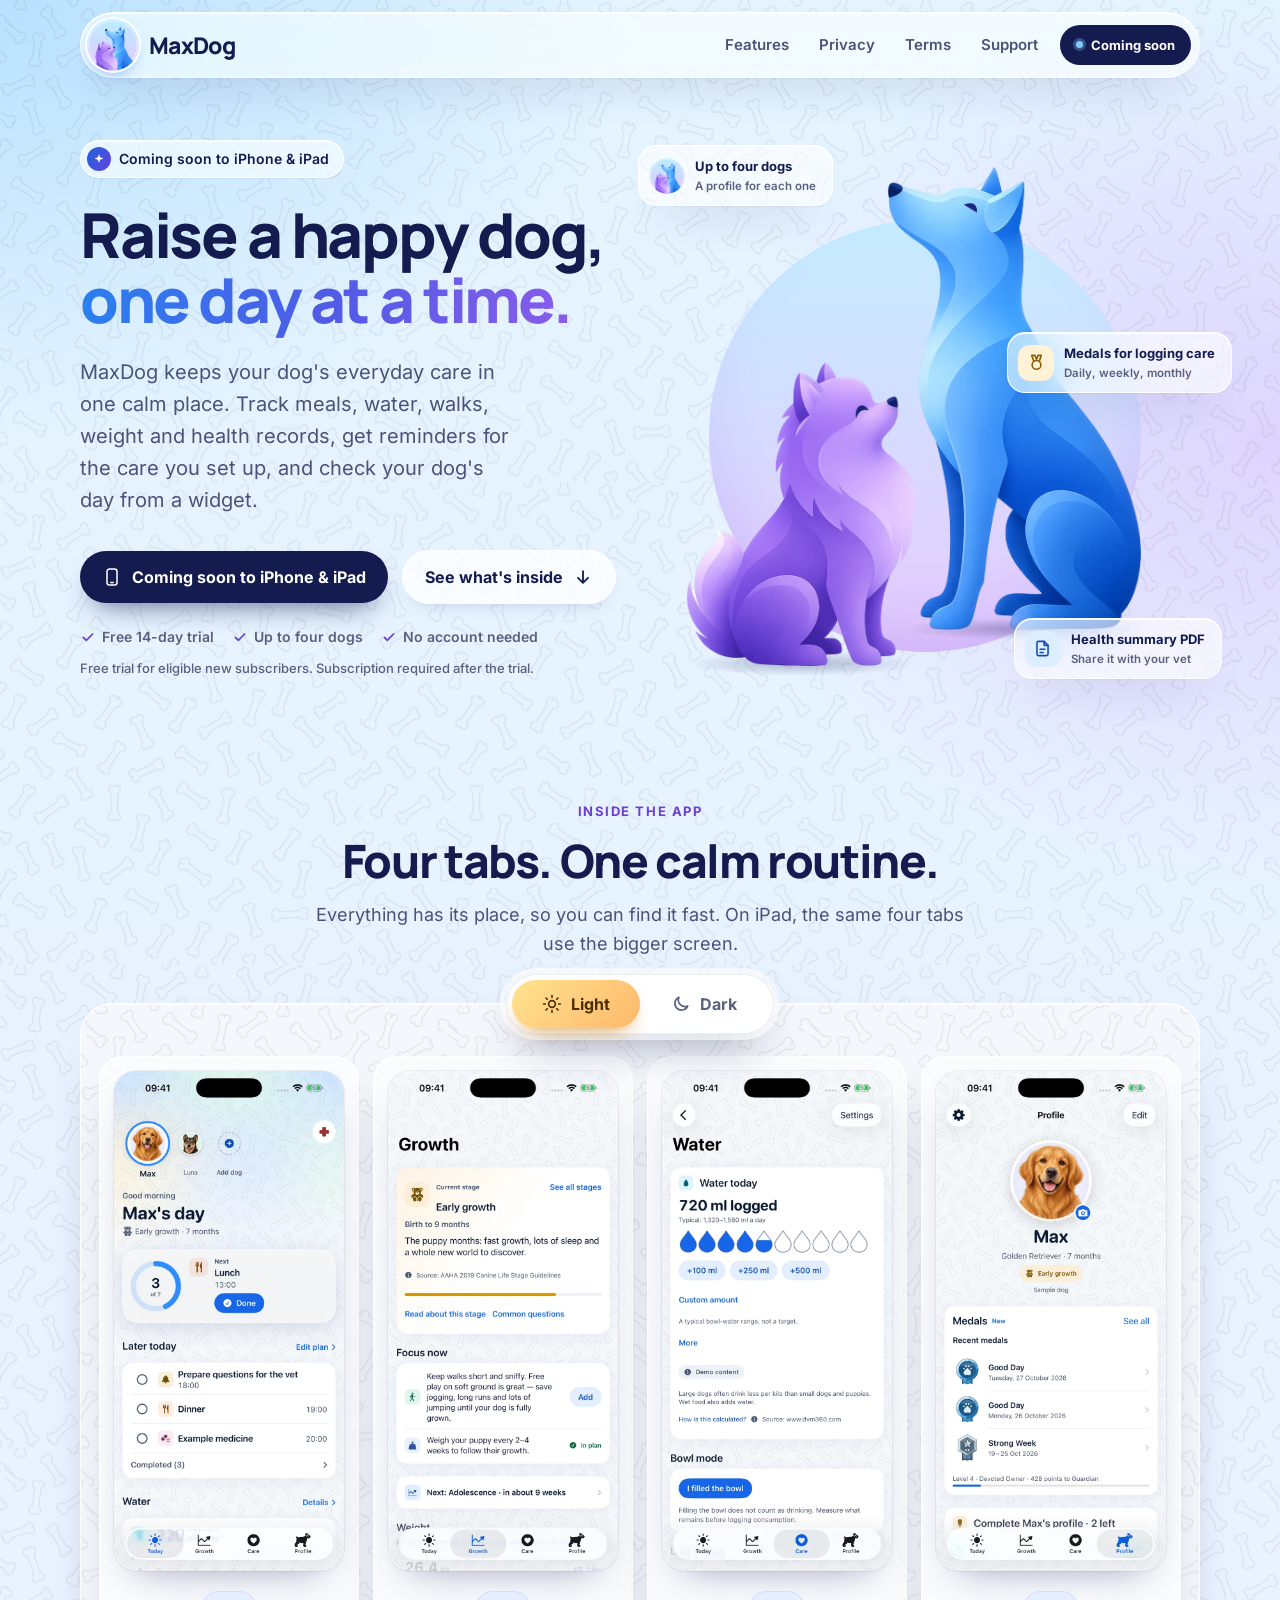
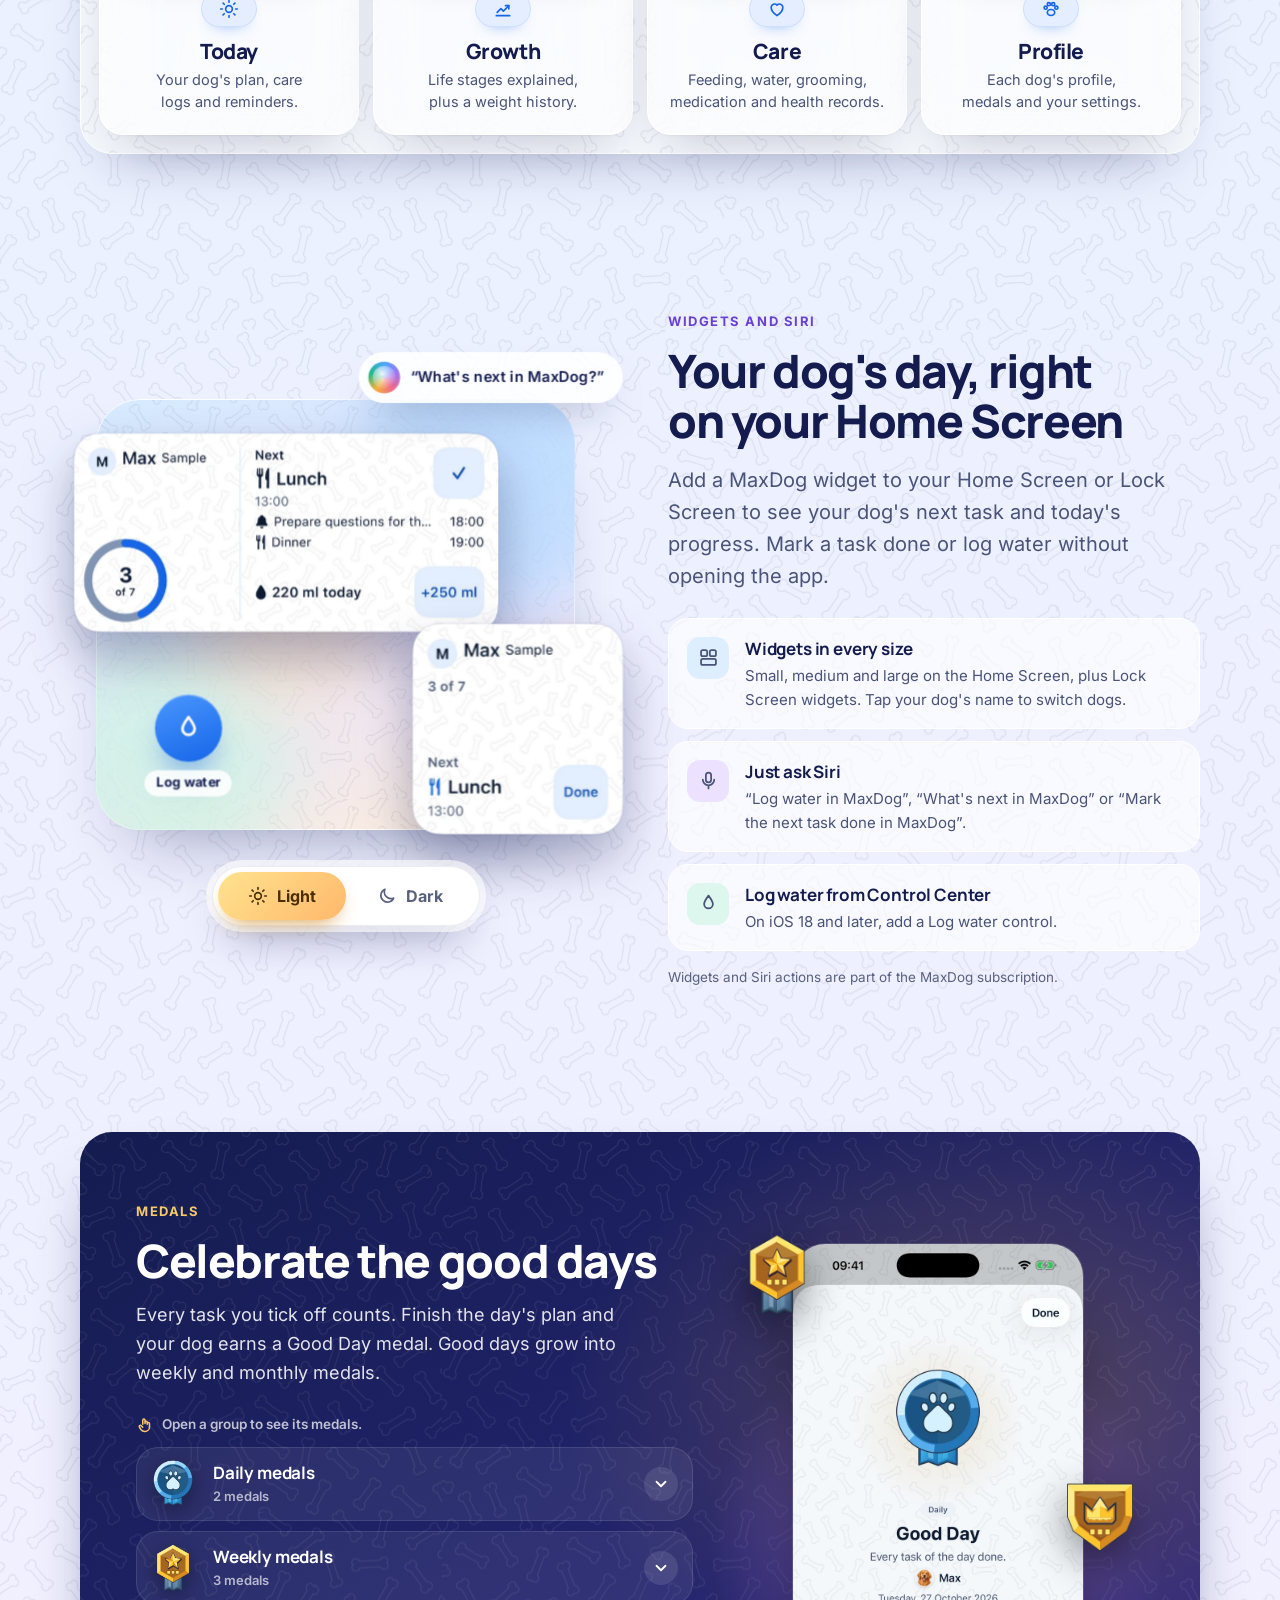
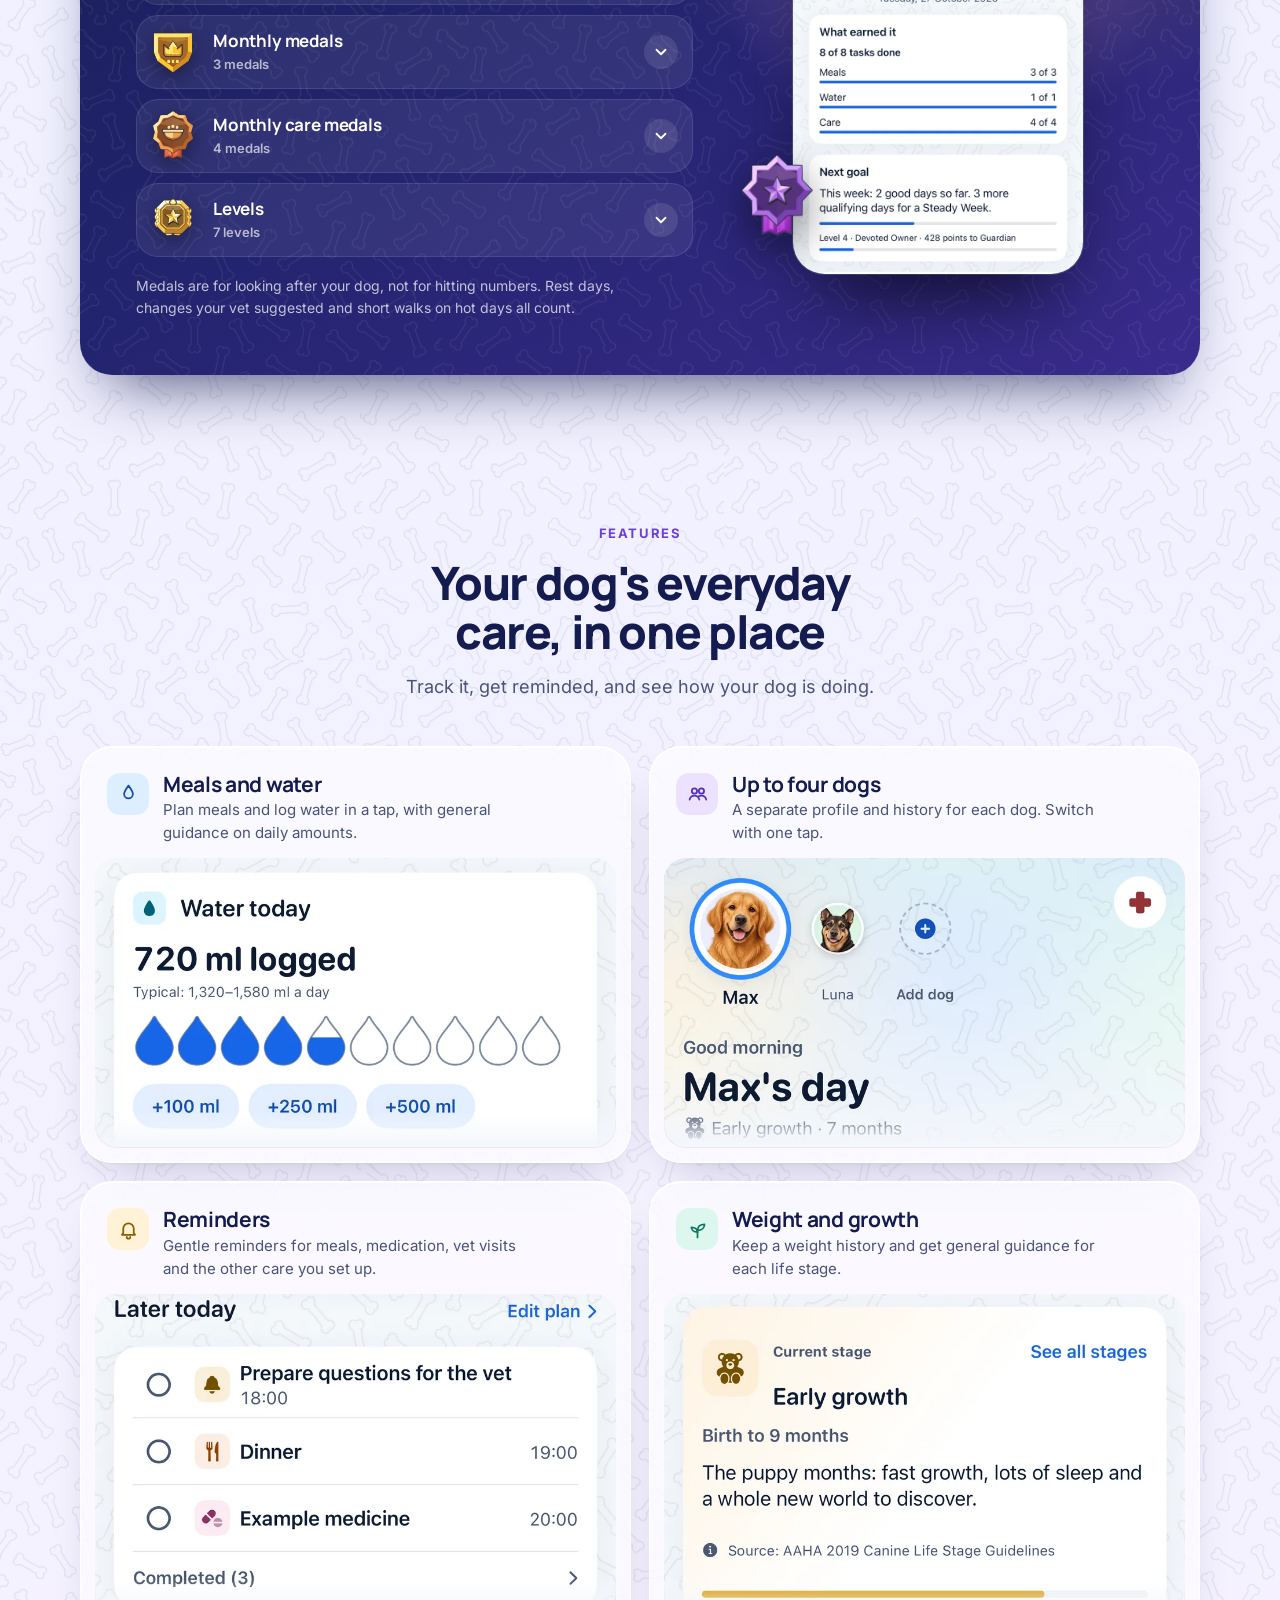
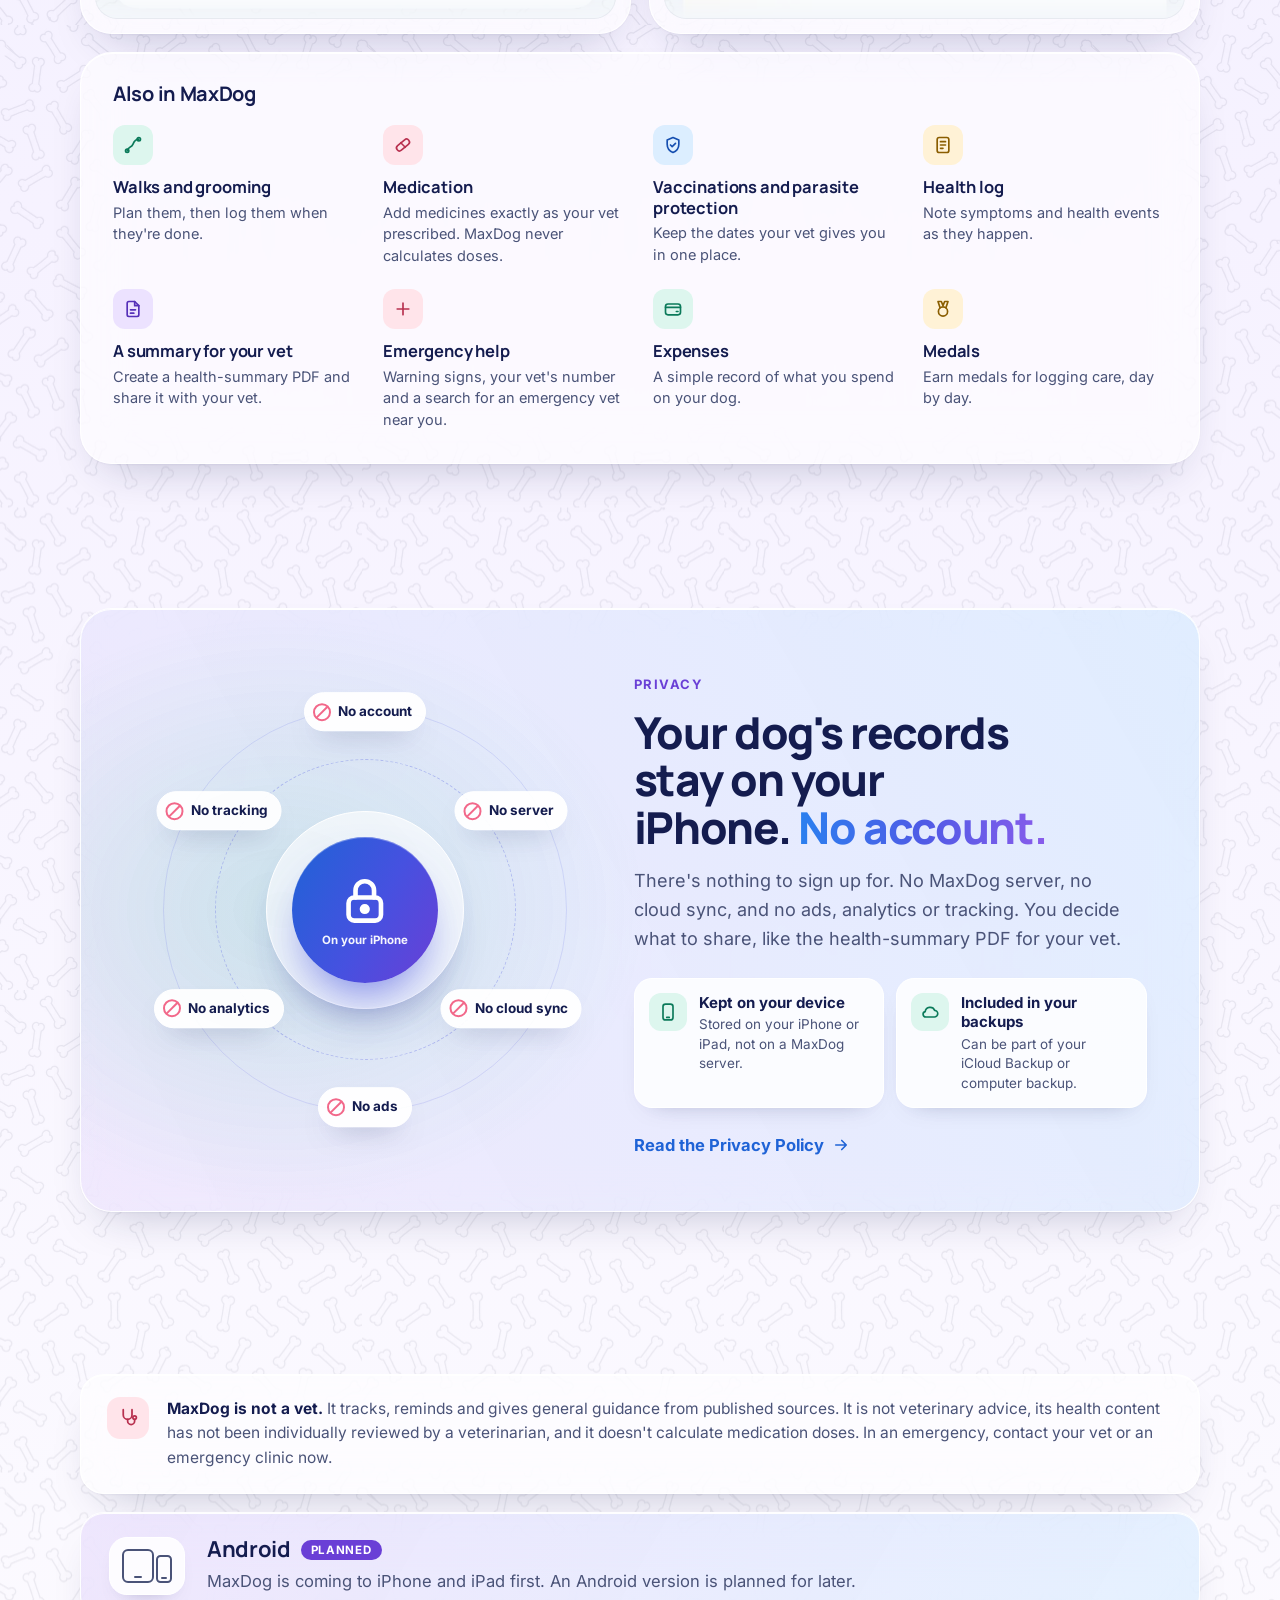
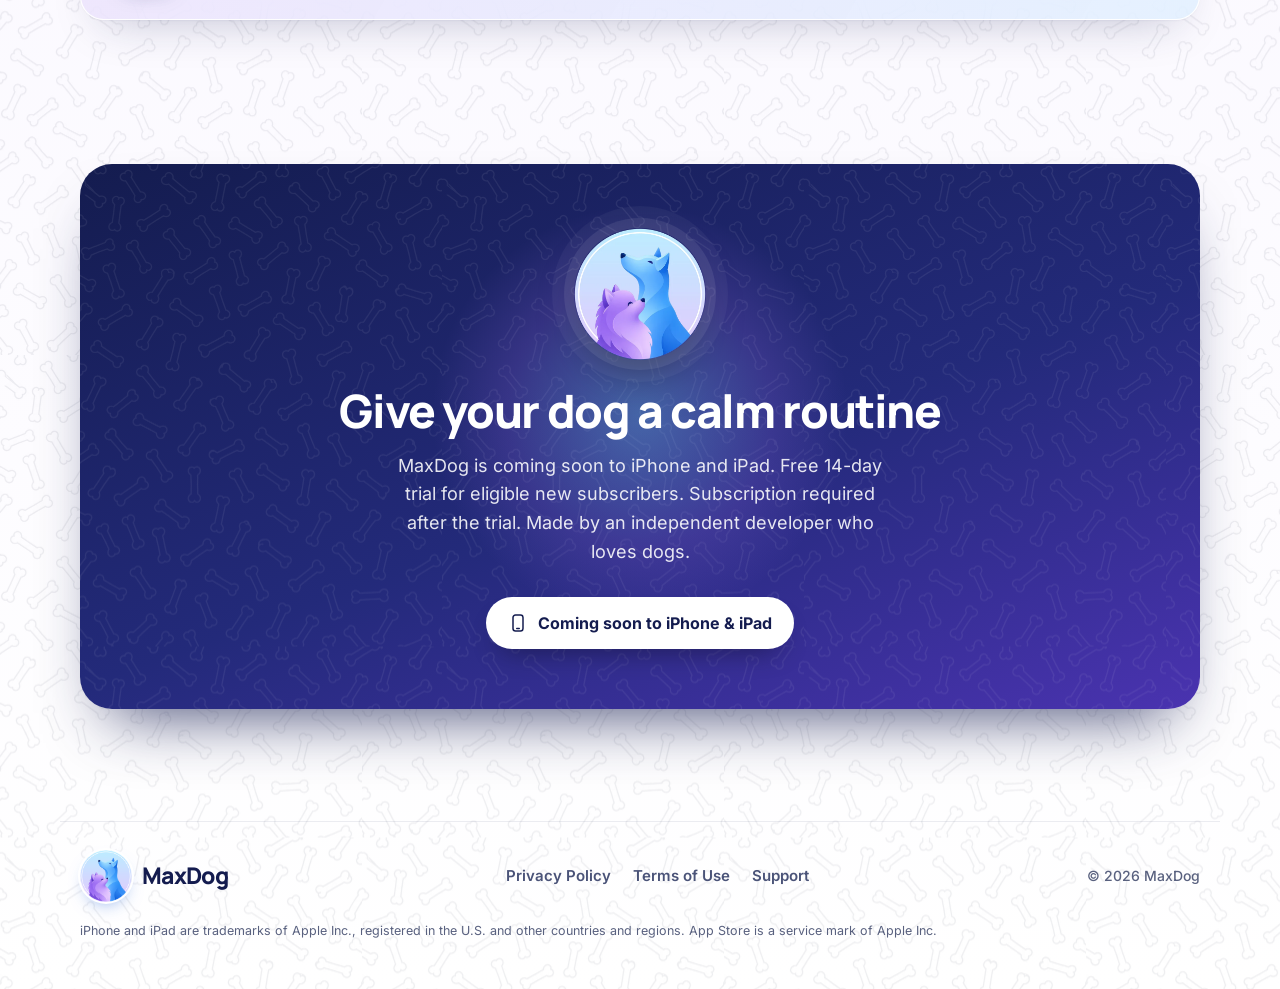
==== commit 7b6499ae: "Add scroll reveal and background drift script Adds a small first-party script that reveals sections " ====
--- a/index.html
+++ b/index.html
@@ -468,5 +468,31 @@
     area.addEventListener('pointerleave', function () { tx = 0; ty = 0; scene.classList.remove('is-live'); kick(); });
   })();
   </script>
+  <script>
+  (function () {
+    var root = document.documentElement;
+    var calm = window.matchMedia && window.matchMedia('(prefers-reduced-motion: reduce)');
+    if (calm && calm.matches) { return; }
+    root.classList.add('js');
+    var sections = document.querySelectorAll('section:not(.hero)');
+    var cards = document.querySelectorAll('.tabs-row .tab-card');
+    cards.forEach(function (c, i) { c.classList.add('reveal-card'); c.style.setProperty('--d', (i * 140) + 'ms'); });
+    function show(el) { el.classList.add('in'); }
+    if ('IntersectionObserver' in window) {
+      var io = new IntersectionObserver(function (entries) {
+        entries.forEach(function (e) { if (e.isIntersecting) { show(e.target); io.unobserve(e.target); } });
+      }, { threshold: 0.12, rootMargin: '0px 0px -6% 0px' });
+      sections.forEach(function (s) { io.observe(s); });
+      cards.forEach(function (c) { io.observe(c); });
+    } else {
+      sections.forEach(show);
+      cards.forEach(show);
+    }
+    var ticking = false;
+    function drift() { root.style.setProperty('--py', String(window.scrollY)); ticking = false; }
+    window.addEventListener('scroll', function () { if (!ticking) { ticking = true; requestAnimationFrame(drift); } }, { passive: true });
+    drift();
+  })();
+  </script>
 </body>
 </html>
--- a/styles.css
+++ b/styles.css
@@ -1006,3 +1006,24 @@
   .tabs-row.with-shots .tab-cap h3 { font-size: 19px; }
   .tabs-row.with-shots .tab-cap p { font-size: 14px; }
 }
+
+/* v7 motion: scroll reveal, hero entrance, medal shine, background drift */
+@keyframes riseIn { from { opacity: 0; transform: translateY(18px); } to { opacity: 1; transform: none; } }
+@media (prefers-reduced-motion: no-preference) {
+  .js section:not(.hero) { opacity: 0; transform: translateY(28px); transition: opacity .9s cubic-bezier(.2,.7,.2,1), transform .9s cubic-bezier(.2,.7,.2,1); }
+  .js section:not(.hero).in { opacity: 1; transform: none; }
+  .hero .eyebrow, .hero h1, .hero .lede, .hero-cta { animation: riseIn .9s cubic-bezier(.2,.7,.2,1) both; }
+  .hero h1 { animation-delay: .08s; }
+  .hero .lede { animation-delay: .18s; }
+  .hero-cta { animation-delay: .28s; }
+  .hero-grid > :last-child { animation: riseIn 1.1s .25s cubic-bezier(.2,.7,.2,1) both; }
+  @media (min-width: 981px) {
+    .tab-card.reveal-card { opacity: 0; transform: translateY(22px); transition: opacity .8s cubic-bezier(.2,.7,.2,1), transform .8s cubic-bezier(.2,.7,.2,1); transition-delay: var(--d, 0ms); }
+    .tab-card.reveal-card.in { opacity: 1; transform: none; }
+  }
+  .mg-list li { position: relative; overflow: hidden; }
+  .mg-list li::after { content: ""; position: absolute; inset: 0; pointer-events: none; background: linear-gradient(100deg, transparent 35%, rgba(255,255,255,.55) 50%, transparent 65%); transform: translateX(-120%); }
+  .mg-list li:hover::after, .mg-list li:focus-within::after { transform: translateX(120%); transition: transform .9s ease; }
+  .cta { background-position: 0 calc(var(--py, 0) * -0.12px), 0 0; }
+  .app-stage { background-position: 0 calc(var(--py, 0) * -0.08px), 0 0; }
+}
